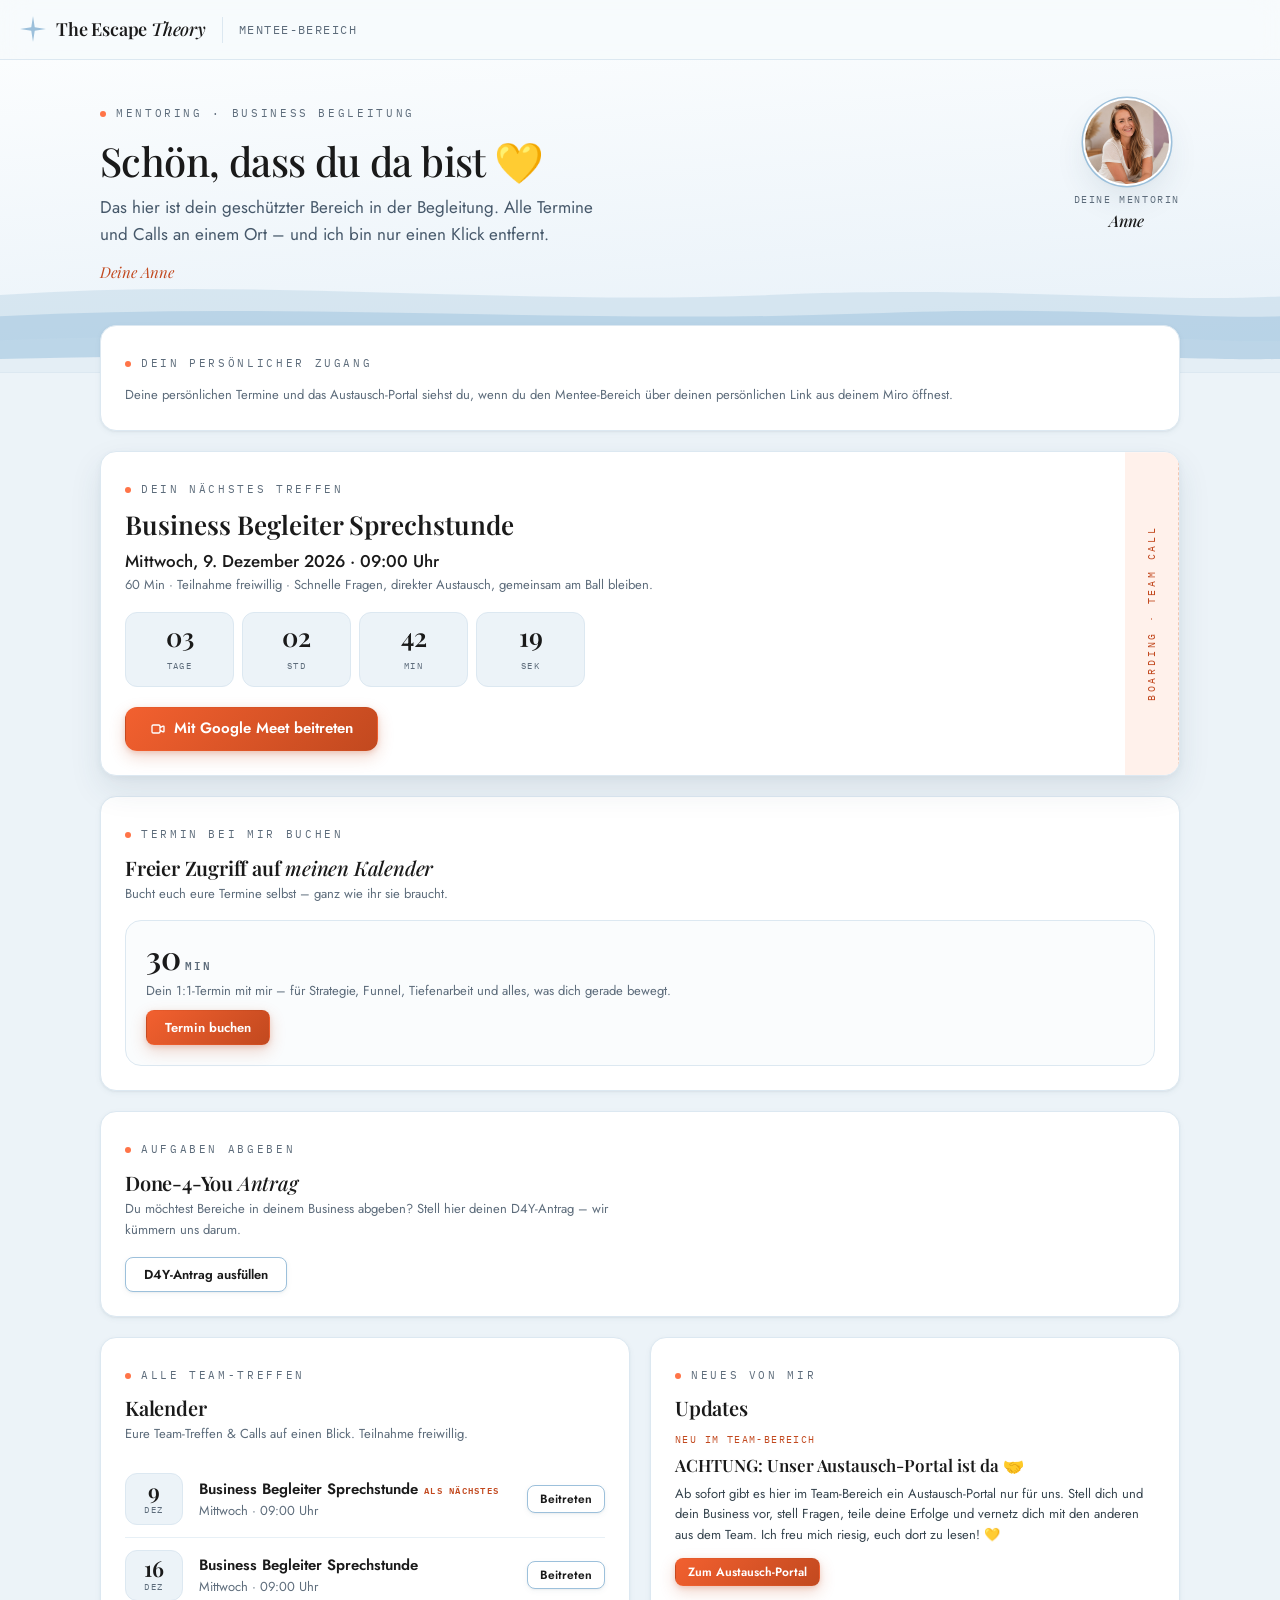
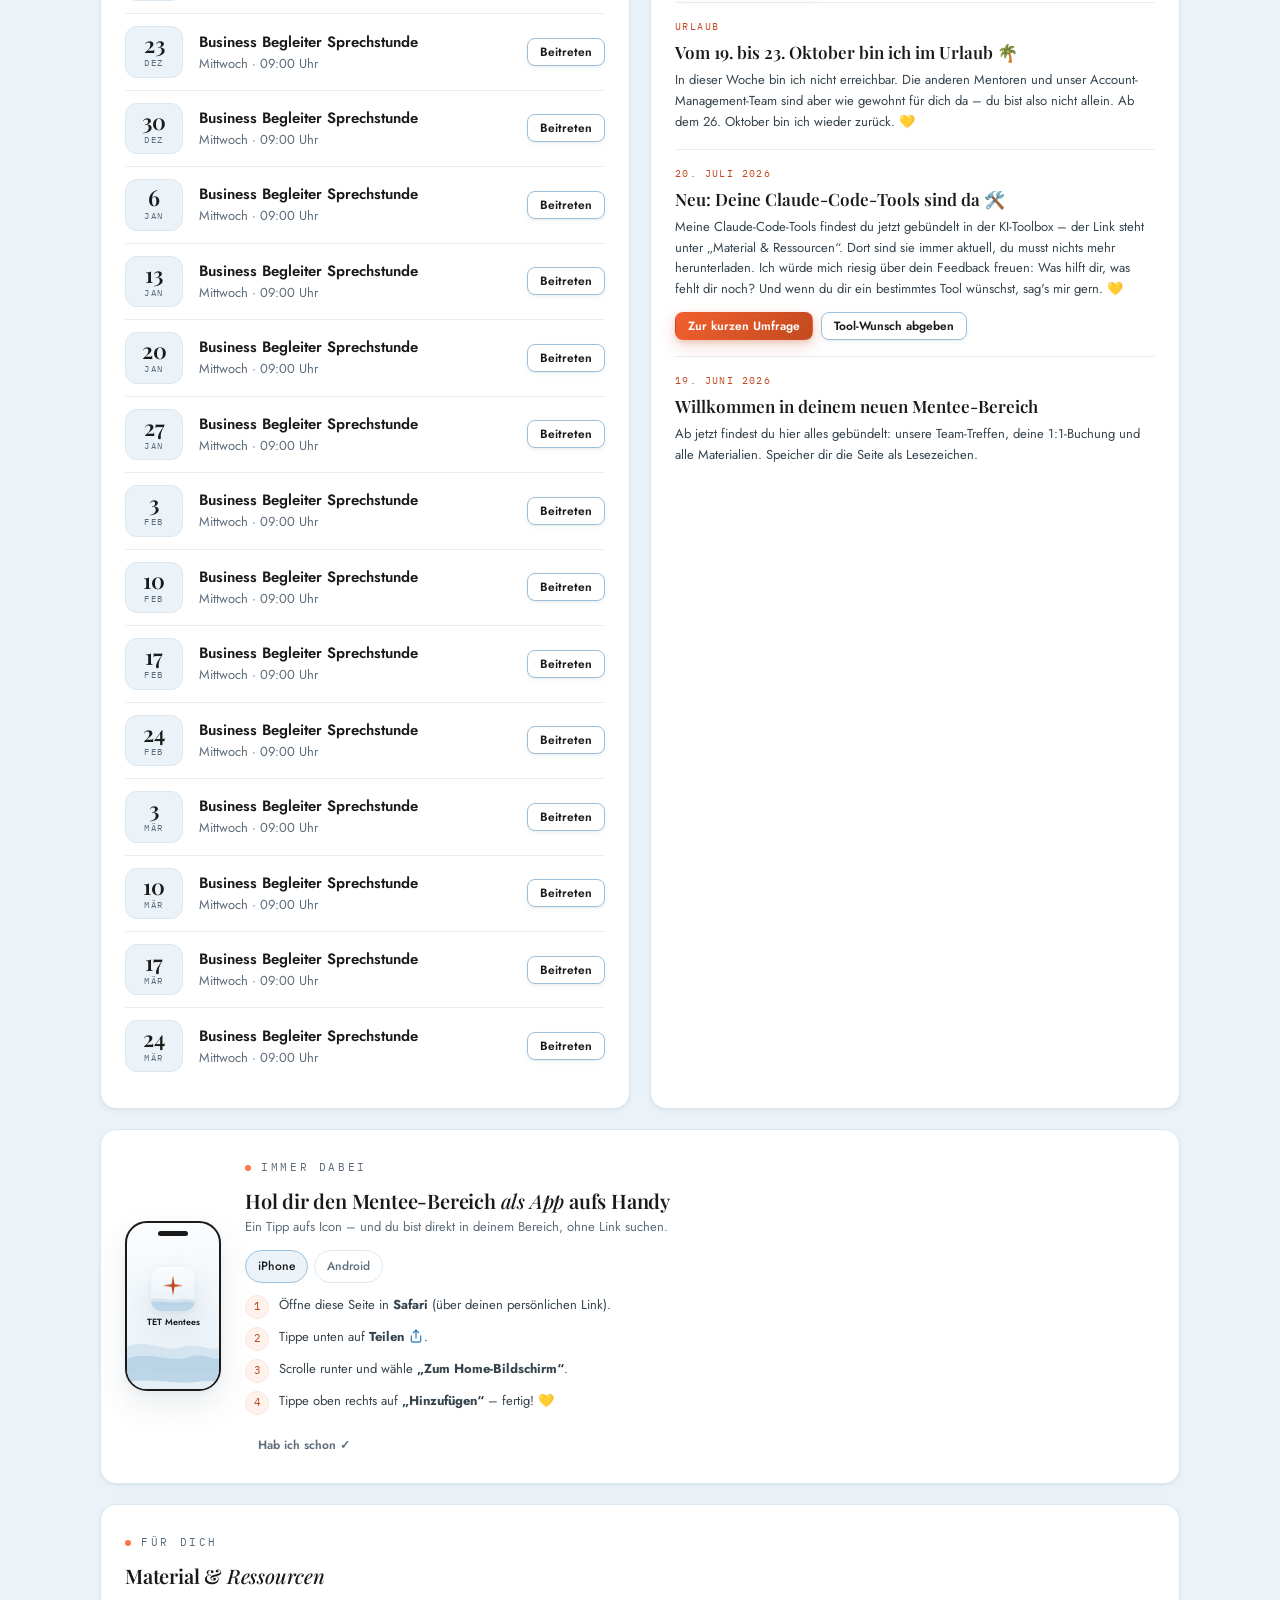
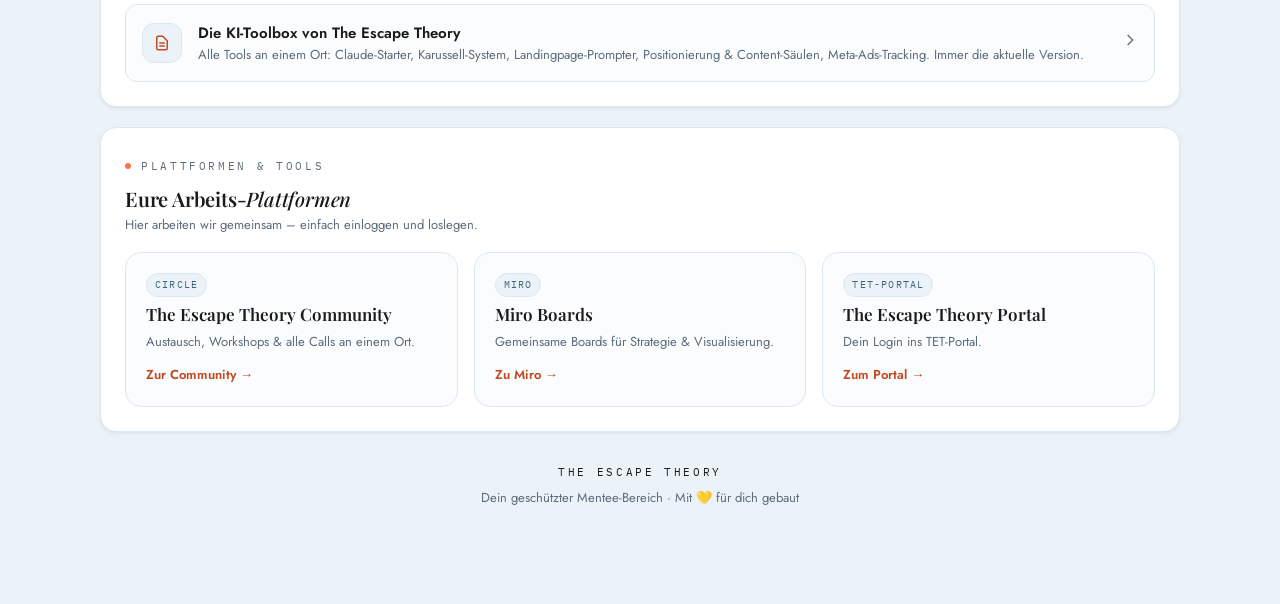
==== index.html @ 2563dcd1 "15-Min-Check-in und KPI-Week entfernen – nur noch 30-Min-Termin Co-Authored-By: Claude Opus 5.5 <nor" ====
<!DOCTYPE html>
<html lang="de">
<head>
<meta charset="UTF-8" />
<meta name="viewport" content="width=device-width, initial-scale=1.0, viewport-fit=cover" />
<title>The Escape Theory · Mentee-Bereich</title>
<meta name="theme-color" content="#FAFCFD" />
<link rel="manifest" href="manifest.webmanifest" />
<link rel="icon" type="image/png" href="icons/icon-192.png" />
<link rel="apple-touch-icon" href="icons/apple-touch-icon.png" />
<meta name="apple-mobile-web-app-capable" content="yes" />
<meta name="mobile-web-app-capable" content="yes" />
<meta name="apple-mobile-web-app-title" content="TET Mentees" />
<meta name="apple-mobile-web-app-status-bar-style" content="default" />
<link rel="preconnect" href="https://fonts.googleapis.com" />
<link rel="preconnect" href="https://fonts.gstatic.com" crossorigin />

<!-- =========================================================================
     ❶  HIER PFLEGST DU ALLES — kein Code-Wissen nötig.
        Texte, Termine & Links einfach zwischen den
        Anführungszeichen ändern. Danach Datei speichern & neu hochladen.
     ========================================================================= -->
<script>
const DASHBOARD = {

  /* --- Begrüßung -------------------------------------------------------- */
  begruessung: {
    titel: "Schön, dass du da bist 💛",
    text: "Das hier ist dein geschützter Bereich in der Begleitung. Alle Termine und Calls an einem Ort – und ich bin nur einen Klick entfernt.",
    signatur: "Deine Anne",
  },

  /* --- Text fürs große Highlight oben ----------------------------------- */
  // Datum + Meet-Link kommen AUTOMATISCH aus dem jeweils nächsten Termin
  // der Liste `teamTreffen` weiter unten. Hier nur die Texte pflegen.
  treffenInfo: {
    titel: "Team Treffen – Business Begleiter Sprechstunde",
    dauer: "60 Min · Teilnahme freiwillig",
    beschreibung: "Schnelle Fragen, direkter Austausch, gemeinsam am Ball bleiben.",
  },

  /* --- 1:1 Termine buchen (deine Buchungslinks einsetzen) --------------- */
  buchung: {
    link30: "https://call-anne-siebenkees-30.youcanbook.me",       // ← 30-Min Strategie Link
  },

  /* --- Done-4-You (D4Y): Bereiche im Business abgeben ------------------- */
  d4y: {
    link: "https://airtable.com/appuUyAbs2BOPJAjK/pagTQnAvJc3TpbEqF/form",
  },

  /* --- Kalender: alle kommenden Team-Treffen ---------------------------- */
  // Neuen Termin = neue Zeile nach dem Muster. Vergangene einfach löschen.
  teamTreffen: [
    // Ab 28.10.2026: feste wöchentliche Sprechstunde – jeden MITTWOCH 09:00–10:00 Uhr,
    // immer mit demselben Google-Meet-Link. Vergangene Termine werden automatisch
    // ausgeblendet. Zum Verlängern einfach weitere Mittwoche nach dem Muster anhängen.
    // Fällt ein Termin aus: ausfall: "Grund" anhängen – er bleibt im Kalender sichtbar
    // (durchgestrichen), zählt aber nicht als „nächstes Treffen“.
    { datum: "2026-10-09 08:30", titel: "Business Begleiter Sprechstunde", meetLink: "https://meet.google.com/bgz-zdwc-gfy" },
    { datum: "2026-10-14 13:45", titel: "Business Begleiter Sprechstunde", meetLink: "https://meet.google.com/fsh-qibz-hbn", dauer: "45 Min · Teilnahme freiwillig" },
    { datum: "2026-10-28 09:00", titel: "Business Begleiter Sprechstunde", meetLink: "https://meet.google.com/bke-tmnv-qpq" },
    { datum: "2026-11-04 09:00", titel: "Business Begleiter Sprechstunde", meetLink: "https://meet.google.com/bke-tmnv-qpq" },
    { datum: "2026-11-11 09:00", titel: "Business Begleiter Sprechstunde", meetLink: "https://meet.google.com/bke-tmnv-qpq" },
    { datum: "2026-11-18 09:00", titel: "Business Begleiter Sprechstunde", meetLink: "https://meet.google.com/bke-tmnv-qpq" },
    { datum: "2026-11-25 09:00", titel: "Business Begleiter Sprechstunde", meetLink: "https://meet.google.com/bke-tmnv-qpq" },
    { datum: "2026-12-02 09:00", titel: "Business Begleiter Sprechstunde", meetLink: "https://meet.google.com/bke-tmnv-qpq" },
    { datum: "2026-12-09 09:00", titel: "Business Begleiter Sprechstunde", meetLink: "https://meet.google.com/bke-tmnv-qpq" },
    { datum: "2026-12-16 09:00", titel: "Business Begleiter Sprechstunde", meetLink: "https://meet.google.com/bke-tmnv-qpq" },
    { datum: "2026-12-23 09:00", titel: "Business Begleiter Sprechstunde", meetLink: "https://meet.google.com/bke-tmnv-qpq" },
    { datum: "2026-12-30 09:00", titel: "Business Begleiter Sprechstunde", meetLink: "https://meet.google.com/bke-tmnv-qpq" },
    { datum: "2027-01-06 09:00", titel: "Business Begleiter Sprechstunde", meetLink: "https://meet.google.com/bke-tmnv-qpq" },
    { datum: "2027-01-13 09:00", titel: "Business Begleiter Sprechstunde", meetLink: "https://meet.google.com/bke-tmnv-qpq" },
    { datum: "2027-01-20 09:00", titel: "Business Begleiter Sprechstunde", meetLink: "https://meet.google.com/bke-tmnv-qpq" },
    { datum: "2027-01-27 09:00", titel: "Business Begleiter Sprechstunde", meetLink: "https://meet.google.com/bke-tmnv-qpq" },
    { datum: "2027-02-03 09:00", titel: "Business Begleiter Sprechstunde", meetLink: "https://meet.google.com/bke-tmnv-qpq" },
    { datum: "2027-02-10 09:00", titel: "Business Begleiter Sprechstunde", meetLink: "https://meet.google.com/bke-tmnv-qpq" },
    { datum: "2027-02-17 09:00", titel: "Business Begleiter Sprechstunde", meetLink: "https://meet.google.com/bke-tmnv-qpq" },
    { datum: "2027-02-24 09:00", titel: "Business Begleiter Sprechstunde", meetLink: "https://meet.google.com/bke-tmnv-qpq" },
    { datum: "2027-03-03 09:00", titel: "Business Begleiter Sprechstunde", meetLink: "https://meet.google.com/bke-tmnv-qpq" },
    { datum: "2027-03-10 09:00", titel: "Business Begleiter Sprechstunde", meetLink: "https://meet.google.com/bke-tmnv-qpq" },
    { datum: "2027-03-17 09:00", titel: "Business Begleiter Sprechstunde", meetLink: "https://meet.google.com/bke-tmnv-qpq" },
    { datum: "2027-03-24 09:00", titel: "Business Begleiter Sprechstunde", meetLink: "https://meet.google.com/bke-tmnv-qpq" },
  ],

  /* --- News & Updates von dir ------------------------------------------- */
  // Neueste oben. Datum nur als Anzeige-Text.
  news: [
    {
      datum: "Neu im Team-Bereich",
      titel: "ACHTUNG: Unser Austausch-Portal ist da 🤝",
      text: "Ab sofort gibt es hier im Team-Bereich ein Austausch-Portal nur für uns. Stell dich und dein Business vor, stell Fragen, teile deine Erfolge und vernetz dich mit den anderen aus dem Team. Ich freu mich riesig, euch dort zu lesen! 💛",
      link: "austausch.html",
      linkText: "Zum Austausch-Portal",
    },
    {
      datum: "Urlaub",
      titel: "Vom 19. bis 23. Oktober bin ich im Urlaub 🌴",
      text: "In dieser Woche bin ich nicht erreichbar. Die anderen Mentoren und unser Account-Management-Team sind aber wie gewohnt für dich da – du bist also nicht allein. Ab dem 26. Oktober bin ich wieder zurück. 💛",
    },
    {
      datum: "20. Juli 2026",
      titel: "Neu: Deine Claude-Code-Tools sind da 🛠️",
      text: "Meine Claude-Code-Tools findest du jetzt gebündelt in der KI-Toolbox – der Link steht unter „Material & Ressourcen“. Dort sind sie immer aktuell, du musst nichts mehr herunterladen. Ich würde mich riesig über dein Feedback freuen: Was hilft dir, was fehlt dir noch? Und wenn du dir ein bestimmtes Tool wünschst, sag's mir gern. 💛",
      link: "umfrage.html",
      linkText: "Zur kurzen Umfrage",
      link2: "wuensche.html",
      linkText2: "Tool-Wunsch abgeben",
    },
    {
      datum: "19. Juni 2026",
      titel: "Willkommen in deinem neuen Mentee-Bereich",
      text: "Ab jetzt findest du hier alles gebündelt: unsere Team-Treffen, deine 1:1-Buchung und alle Materialien. Speicher dir die Seite als Lesezeichen.",
    },
  ],

  /* --- Material & Ressourcen -------------------------------------------- */
  // Die Tools liegen jetzt gebündelt in der KI-Toolbox (tools.theescapetheory.de) –
  // dort sind sie immer aktuell. Hier also nur noch der Verweis darauf, keine ZIPs mehr.
  // Weitere Einträge nach dem Muster: { titel: "...", beschreibung: "...", link: "https://..." }
  material: [
    { titel: "Die KI-Toolbox von The Escape Theory", beschreibung: "Alle Tools an einem Ort: Claude-Starter, Karussell-System, Landingpage-Prompter, Positionierung & Content-Säulen, Meta-Ads-Tracking. Immer die aktuelle Version.", link: "https://tools.theescapetheory.de" },
  ],

  /* --- Plattformen & Tools (Weiterleitungslinks) ------------------------ */
  // Mentees melden sich dort selbst an. Einfach Link/Beschreibung anpassen.
  plattformen: [
    {
      platform: "Circle",
      name: "The Escape Theory Community",
      beschreibung: "Austausch, Workshops & alle Calls an einem Ort.",
      link: "https://members.the-escape-theory.com",
      cta: "Zur Community",
    },
    {
      platform: "Miro",
      name: "Miro Boards",
      beschreibung: "Gemeinsame Boards für Strategie & Visualisierung.",
      link: "https://miro.com/login/",
      cta: "Zu Miro",
    },
    {
      platform: "TET-Portal",
      name: "The Escape Theory Portal",
      beschreibung: "Dein Login ins TET-Portal.",
      link: "https://portal.theescapetheory.de/login",
      cta: "Zum Portal",
    },
  ],
};
</script>
<!-- =========================================================================
     ❷  AB HIER NICHTS MEHR ÄNDERN — das ist Design & Technik.
        Design: escape-os („Boarding Pass“) → escape-os.css
        Gemeinsame Logik (Zugang, Script-Adresse, App) → mentee.js
     ========================================================================= -->
<link rel="stylesheet" href="escape-os.css" />
<style>
  /* Countdown */
  .countdown{ display:grid; grid-template-columns:repeat(4,1fr); gap:var(--s2); margin:var(--s4) 0 var(--s5); max-width:460px; }
  .cd{ background:var(--tint); border:1px solid var(--hair); border-radius:var(--r-md); padding:.625rem 0; text-align:center; }
  .cd b{ display:block; font-family:var(--serif); font-weight:600; font-size:1.625rem; line-height:1.1; color:var(--ink); }
  .cd span{ font-family:var(--mono); font-size:.5625rem; letter-spacing:.16em; text-transform:uppercase; color:var(--slate); }
  .cd.live{ grid-column:1 / -1; background:var(--accent-soft); border-color:var(--accent-tint); }
  .cd.live b{ font-size:1.125rem; color:var(--accent-deep); }
  .when{ font-size:var(--t-lg); color:var(--ink); font-weight:500; margin-top:var(--s2); }
  .meta{ font-size:var(--t-sm); color:var(--slate); }

  /* Ausgefallene Termine */
  .row.ausfall .date{ opacity:.5; }
  .row.ausfall .t{ text-decoration:line-through; color:var(--slate); }
  .row .aus{ color:var(--danger); font-weight:600; }

  /* Buchung */
  .book-grid{ display:grid; grid-template-columns:1fr 1fr; gap:var(--s4); }
  .book{ display:flex; flex-direction:column; gap:var(--s2); border:1px solid var(--hair); border-radius:var(--r-lg); padding:var(--s5); background:var(--paper); transition:box-shadow var(--med) var(--ease), border-color var(--med) var(--ease), transform var(--med) var(--ease); }
  .book:hover{ box-shadow:var(--sh-2); border-color:#CBDCE8; transform:translateY(-2px); }
  .book .dur{ font-family:var(--serif); font-weight:600; font-size:2rem; color:var(--ink); line-height:1; }
  .book .dur small{ font-family:var(--mono); font-size:.6875rem; letter-spacing:.16em; text-transform:uppercase; color:var(--slate); margin-left:.25rem; }
  .book p{ font-size:var(--t-sm); color:var(--slate); flex:1; }
  @media (max-width:640px){ .book-grid{ grid-template-columns:1fr; } }

  /* News */
  .news{ padding:var(--s4) 0; border-bottom:1px solid var(--hair2); }
  .news:first-of-type{ padding-top:var(--s2); }
  .news:last-child{ border-bottom:0; padding-bottom:0; }
  .news .nd{ font-family:var(--mono); font-size:.625rem; letter-spacing:.14em; text-transform:uppercase; color:var(--accent-deep); }
  .news h3{ font-family:var(--serif); font-weight:600; font-size:1.0625rem; color:var(--ink); margin:.25rem 0; }
  .news p{ font-size:var(--t-sm); color:var(--body); }
  .news .acts{ display:flex; flex-wrap:wrap; gap:var(--s2); margin-top:var(--s3); }

  /* Material & Plattformen */
  .link-list{ display:flex; flex-direction:column; gap:var(--s3); }
  .link-row{ display:flex; align-items:center; gap:var(--s4); text-decoration:none; color:inherit; border:1px solid var(--hair); border-radius:var(--r-md); padding:var(--s4); background:var(--paper); transition:all var(--med) var(--ease); }
  .link-row:hover{ border-color:var(--deep); background:var(--white); box-shadow:var(--sh-2); transform:translateY(-1px); }
  .link-row .lic{ flex:none; width:40px; height:40px; border-radius:var(--r-md); background:var(--tint); border:1px solid var(--hair); display:flex; align-items:center; justify-content:center; color:var(--accent-deep); }
  .link-row .lic svg{ width:18px; height:18px; }
  .link-row .t{ font-weight:600; color:var(--ink); }
  .link-row .s{ font-size:var(--t-sm); color:var(--slate); }
  .link-row .arr{ margin-left:auto; color:var(--slate); flex:none; }
  .plat-grid{ display:grid; grid-template-columns:repeat(auto-fit,minmax(240px,1fr)); gap:var(--s4); }
  .plat{ display:flex; flex-direction:column; gap:.25rem; text-decoration:none; color:inherit; border:1px solid var(--hair); border-radius:var(--r-lg); padding:var(--s5); background:var(--paper); transition:all var(--med) var(--ease); }
  .plat:hover{ border-color:#CBDCE8; background:var(--white); box-shadow:var(--sh-2); transform:translateY(-2px); }
  .plat .pn{ font-family:var(--serif); font-weight:600; font-size:var(--t-lg); color:var(--ink); }
  .plat p{ font-size:var(--t-sm); color:var(--slate); flex:1; }
  .plat .cta{ font-weight:600; font-size:var(--t-sm); color:var(--accent-deep); margin-top:var(--s2); }
  @media (max-width:640px){ .plat-grid{ grid-template-columns:1fr; } }

  /* Austausch-Portal */
  .ex-hero{ position:relative; overflow:hidden; border-color:var(--accent-tint); background:linear-gradient(135deg,var(--white) 0%,var(--white) 55%,var(--accent-soft) 100%); box-shadow:var(--sh-2); padding:var(--s8); }
  .ex-hero::after{ content:""; position:absolute; inset:auto 0 0 0; height:90px; background:var(--wave); background-size:100% 100%; opacity:.55; pointer-events:none; }
  .ex-grid{ position:relative; z-index:1; display:grid; grid-template-columns:minmax(0,1.15fr) minmax(0,1fr); gap:var(--s8); align-items:center; }
  .ex-h{ font-size:var(--t-h2) !important; line-height:1.15; margin-bottom:var(--s2) !important; }
  .ex-stats{ display:flex; flex-wrap:wrap; gap:var(--s2); margin-bottom:var(--s4); }
  .ex-stats span{ font-family:var(--mono); font-size:.625rem; letter-spacing:.12em; text-transform:uppercase; padding:.3rem .625rem; border-radius:var(--r-pill); background:var(--white); border:1px solid var(--hair); color:var(--slate); }
  .ex-stats b{ color:var(--accent-deep); font-weight:500; }
  .ex-acts{ display:flex; flex-wrap:wrap; gap:var(--s2); }
  .ex-art{ position:relative; display:flex; flex-direction:column; align-items:center; gap:var(--s4); }
  .ex-window{ width:100%; max-width:340px; background:var(--white); border:1px solid var(--hair); border-radius:var(--r-xl); box-shadow:var(--sh-3); padding:var(--s4); display:flex; flex-direction:column; gap:var(--s3); transform:rotate(-1.5deg); }
  .ex-bar{ display:flex; gap:5px; margin-bottom:var(--s1); }
  .ex-bar i{ width:8px; height:8px; border-radius:50%; background:var(--hair); }
  .ex-bar i:first-child{ background:var(--accent); }
  .ex-msg{ display:flex; align-items:flex-end; gap:.5rem; }
  .ex-msg.r{ justify-content:flex-end; }
  .ex-msg .a{ flex:none; width:28px; height:28px; border-radius:50%; display:flex; align-items:center; justify-content:center; font-family:var(--serif); font-weight:600; font-size:.6875rem; color:var(--ink); box-shadow:inset 0 0 0 1.5px #fff, 0 0 0 1.5px var(--deep); }
  .ex-msg .a1{ background:linear-gradient(135deg,#FCE7DD,#F7C5AE); } .ex-msg .a2{ background:linear-gradient(135deg,#CFE2EE,#9CC0DB); }
  .ex-msg .a3{ background:linear-gradient(135deg,#E3F1E9,#B9DCC8); } .ex-msg .a4{ background:linear-gradient(135deg,#ECF3F8,#BFD7E8); }
  .ex-msg .b{ font-size:.75rem; line-height:1.4; padding:.5rem .75rem; border-radius:14px; max-width:78%; }
  .ex-msg.l .b{ background:var(--tint); color:var(--body); border-bottom-left-radius:4px; }
  .ex-msg.r .b{ background:linear-gradient(135deg,#F2602F,var(--accent-deep)); color:#fff; border-bottom-right-radius:4px; }
  .ex-ava{ display:flex; align-items:center; }
  .ex-ava .ava{ width:36px; height:36px; font-size:.75rem; margin-left:-8px; }
  .ex-ava .ava:first-child{ margin-left:0; }
  .ex-ava .more{ margin-left:var(--s2); font-size:var(--t-sm); color:var(--slate); }
  @media (max-width:820px){ .ex-grid{ grid-template-columns:1fr; } .ex-art{ order:-1; } .ex-hero{ padding:var(--s6); } .ex-window{ max-width:300px; } }
  .teaser{ display:flex; flex-direction:column; gap:var(--s2); margin-bottom:var(--s5); }
  .teaser a{ display:flex; gap:var(--s3); align-items:flex-start; text-decoration:none; color:inherit; padding:var(--s3) var(--s4); border:1px solid var(--hair); border-radius:var(--r-md); background:var(--white); transition:all var(--med) var(--ease); }
  .teaser a:hover{ border-color:var(--deep); box-shadow:var(--sh-1); }
  .teaser .tx{ min-width:0; flex:1; }
  .teaser .tm{ font-size:.75rem; color:var(--slate); }
  .teaser .tm b{ color:var(--ink); font-weight:600; }
  .teaser .tt{ font-size:var(--t-sm); color:var(--body); display:-webkit-box; -webkit-line-clamp:2; -webkit-box-orient:vertical; overflow:hidden; }
  .teaser .tc{ flex:none; font-family:var(--mono); font-size:.625rem; color:var(--slate); white-space:nowrap; align-self:center; }

  /* App installieren */
  .app-card{ display:grid; grid-template-columns:auto 1fr; gap:var(--s6); align-items:center; }
  .phone{ width:96px; height:170px; border-radius:22px; background:linear-gradient(176deg,#FBFDFE,#E6F0F8); border:2px solid var(--ink); position:relative; overflow:hidden; box-shadow:var(--sh-2); }
  .phone::before{ content:""; position:absolute; top:8px; left:50%; transform:translateX(-50%); width:30px; height:5px; border-radius:3px; background:var(--ink); }
  .phone::after{ content:""; position:absolute; inset:auto 0 0 0; height:60px; background:var(--wave); background-size:100% 100%; }
  .phone .appicon{ position:absolute; top:44px; left:50%; transform:translateX(-50%); width:44px; height:44px; border-radius:11px; background:var(--white) url("icons/icon-192.png") center/cover; box-shadow:var(--sh-2); }
  .phone .applbl{ position:absolute; top:92px; width:100%; text-align:center; font-size:.5625rem; font-weight:600; color:var(--ink); }
  .steps{ list-style:none; margin:var(--s3) 0 0; padding:0; counter-reset:st; display:flex; flex-direction:column; gap:var(--s2); }
  .steps li{ counter-increment:st; position:relative; padding-left:34px; min-height:24px; font-size:var(--t-sm); color:var(--body); }
  .steps li::before{ content:counter(st); position:absolute; left:0; top:0; width:22px; height:22px; border-radius:50%; background:var(--accent-soft); color:var(--accent-deep); border:1px solid var(--accent-tint); font-family:var(--mono); font-size:.6875rem; display:flex; align-items:center; justify-content:center; }
  .steps .ico{ display:inline-flex; vertical-align:-3px; width:16px; height:16px; color:var(--focus); }
  .app-tabs{ display:flex; gap:.375rem; margin:var(--s3) 0 0; }
  @media (max-width:640px){ .app-card{ grid-template-columns:1fr; } .phone{ display:none; } .row .t{ font-size:var(--t-sm); } }
</style>
</head>
<body>

<div class="topbar">
  <a class="brand" href="#" onclick="scrollTo(0,0);return false"><span class="mark"></span><span class="wm">The Escape <em>Theory</em></span></a>
  <span class="sep"></span><span class="ctx">Mentee-Bereich</span>
  <span class="spacer"></span>
  <span class="who" id="who" hidden>Hallo <b id="whoName"></b></span>
  <a class="btn btn-secondary btn-sm" id="topEx" href="austausch.html" hidden>Austausch</a>
</div>

<section class="hero">
  <div class="wrap">
    <div>
      <div class="eyebrow">Mentoring · Business Begleitung</div>
      <h1 id="h-titel"></h1>
      <p class="lead" id="h-text"></p>
      <p class="sig" id="h-sig"></p>
    </div>
    <div class="mentor">
      <img src="anne-avatar.jpg" alt="Anne Siebenkees" />
      <div class="cap">Deine Mentorin<b>Anne</b></div>
    </div>
  </div>
</section>

<main>
  <div class="wrap">
    <div class="grid">

      <!-- Rote Meldung: länger als 14 Tage kein Termin -->
      <div class="alert span" id="alarmCard" hidden>
        <div class="ic">!</div>
        <div>
          <h2>Wir haben uns zu lange nicht gesehen</h2>
          <p id="alarmText"></p>
          <div class="acts">
            <a class="btn btn-primary" id="alarm-30" target="_blank" rel="noopener">Jetzt 30-Min-Termin buchen</a>
          </div>
        </div>
      </div>

      <!-- Hinweis ohne persönlichen Link -->
      <div class="card span" id="hintCard" hidden>
        <div class="eyebrow">Dein persönlicher Zugang</div>
        <p class="muted" id="hintText"></p>
      </div>

      <!-- Nächstes Team-Treffen (Boarding Pass) -->
      <div class="ticket span">
        <div class="body">
          <div class="eyebrow">Dein nächstes Treffen</div>
          <h2 class="serif" style="font-family:var(--serif);font-weight:600;font-size:var(--t-h2);color:var(--ink);line-height:1.15" id="nx-titel"></h2>
          <div class="when" id="nx-when"></div>
          <div class="meta" id="nx-meta"></div>
          <div class="countdown" id="countdown"></div>
          <a class="btn btn-primary btn-lg" id="nx-link" target="_blank" rel="noopener"></a>
        </div>
        <div class="stub">Boarding · Team Call</div>
      </div>

      <!-- Eigene 1:1-Termine -->
      <div class="card span" id="myCard" hidden>
        <div class="eyebrow">Nur für dich</div>
        <h2>Deine nächsten Termine <em>bei mir</em></h2>
        <p class="intro">Alle 1:1-Termine, die du bei mir gebucht hast.</p>
        <div id="myList"><p class="muted">Termine werden geladen …</p></div>
      </div>

      <!-- Austausch-Portal (prominent, mit Illustration) -->
      <div class="card span ex-hero" id="exCard" hidden>
        <div class="ex-grid">
          <div class="ex-text">
            <div class="eyebrow">Neu · Austausch-Portal</div>
            <h2 class="ex-h">Dein Team. <em>Dein Austausch.</em></h2>
            <p class="intro">Stell Fragen, feiere Erfolge, teile Tipps und vernetz dich mit den anderen aus dem Team – an einem geschützten Ort nur für uns.</p>
            <div class="ex-stats" id="exStats"></div>
            <div class="teaser" id="teaser"><p class="muted">Wird geladen …</p></div>
            <div class="ex-acts">
              <a class="btn btn-primary btn-lg" id="exLink" href="austausch.html">Zum Austausch-Portal →</a>
              <a class="btn btn-secondary btn-lg" id="exIntro" href="austausch.html">👋 Jetzt vorstellen</a>
            </div>
          </div>
          <div class="ex-art" aria-hidden="true">
            <div class="ex-window">
              <div class="ex-bar"><i></i><i></i><i></i></div>
              <div class="ex-msg l"><span class="a a1">JV</span><span class="b">Mein erstes Reel hat 10k Aufrufe! 🎉</span></div>
              <div class="ex-msg r"><span class="b">Wow, Glückwunsch! 💛</span><span class="a a2">RO</span></div>
              <div class="ex-msg l"><span class="a a3">EB</span><span class="b">Welches Newsletter-Tool nutzt ihr? ❓</span></div>
              <div class="ex-msg r"><span class="b">Brevo – zeig ich dir! 💡</span><span class="a a4">SV</span></div>
            </div>
            <div class="ex-ava" id="exAva"></div>
          </div>
        </div>
      </div>

      <!-- Termin buchen -->
      <div class="card span">
        <div class="eyebrow">Termin bei mir buchen</div>
        <h2>Freier Zugriff auf <em>meinen Kalender</em></h2>
        <p class="intro">Bucht euch eure Termine selbst – ganz wie ihr sie braucht.</p>
        <div class="book-grid" style="grid-template-columns:1fr">
          <div class="book">
            <div class="dur">30<small>Min</small></div>
            <p>Dein 1:1-Termin mit mir – für Strategie, Funnel, Tiefenarbeit und alles, was dich gerade bewegt.</p>
            <a class="btn btn-primary" id="bk-30" target="_blank" rel="noopener" style="align-self:flex-start">Termin buchen</a>
          </div>
        </div>
      </div>

      <!-- Done-4-You -->
      <div class="card span">
        <div class="eyebrow">Aufgaben abgeben</div>
        <h2>Done-4-You <em>Antrag</em></h2>
        <p class="intro">Du möchtest Bereiche in deinem Business abgeben? Stell hier deinen D4Y-Antrag – wir kümmern uns darum.</p>
        <a class="btn btn-secondary" id="d4y-link" target="_blank" rel="noopener">D4Y-Antrag ausfüllen</a>
      </div>

      <!-- Kalender -->
      <div class="card">
        <div class="eyebrow">Alle Team-Treffen</div>
        <h2>Kalender</h2>
        <p class="intro">Eure Team-Treffen &amp; Calls auf einen Blick. Teilnahme freiwillig.</p>
        <div id="calList"></div>
      </div>

      <!-- News -->
      <div class="card">
        <div class="eyebrow">Neues von mir</div>
        <h2>Updates</h2>
        <div id="newsList"></div>
      </div>

      <!-- Als App aufs Handy -->
      <div class="card span" id="appCard" hidden>
        <div class="app-card">
          <div class="phone"><div class="appicon"></div><div class="applbl">TET Mentees</div></div>
          <div>
            <div class="eyebrow">Immer dabei</div>
            <h2>Hol dir den Mentee-Bereich <em>als App</em> aufs Handy</h2>
            <p class="intro" style="margin-bottom:0">Ein Tipp aufs Icon – und du bist direkt in deinem Bereich, ohne Link suchen.</p>
            <div class="app-tabs" id="appTabs">
              <button class="chip" data-os="ios" type="button">iPhone</button>
              <button class="chip" data-os="android" type="button">Android</button>
            </div>
            <ol class="steps" id="steps-ios" hidden>
              <li>Öffne diese Seite in <b>Safari</b> (über deinen persönlichen Link).</li>
              <li>Tippe unten auf <b>Teilen</b> <span class="ico"><svg viewBox="0 0 24 24" fill="none" stroke="currentColor" stroke-width="2" stroke-linecap="round" stroke-linejoin="round"><path d="M12 15V3M8 7l4-4 4 4"/><path d="M5 12v7a2 2 0 002 2h10a2 2 0 002-2v-7"/></svg></span>.</li>
              <li>Scrolle runter und wähle <b>„Zum Home-Bildschirm“</b>.</li>
              <li>Tippe oben rechts auf <b>„Hinzufügen“</b> – fertig! 💛</li>
            </ol>
            <ol class="steps" id="steps-android" hidden>
              <li>Öffne diese Seite in <b>Chrome</b> (über deinen persönlichen Link).</li>
              <li>Tippe oben rechts auf die <b>drei Punkte ⋮</b>.</li>
              <li>Wähle <b>„App installieren“</b> oder <b>„Zum Startbildschirm hinzufügen“</b>.</li>
              <li>Bestätige mit <b>„Installieren“</b> – fertig! 💛</li>
            </ol>
            <div style="display:flex;flex-wrap:wrap;gap:var(--s2);margin-top:var(--s4)">
              <button class="btn btn-primary" id="installBtn" type="button" hidden>Jetzt als App installieren</button>
              <button class="btn btn-ghost btn-sm" id="appDone" type="button">Hab ich schon ✓</button>
            </div>
          </div>
        </div>
      </div>

      <!-- Material -->
      <div class="card span">
        <div class="eyebrow">Für dich</div>
        <h2 style="margin-bottom:var(--s4)">Material &amp; <em>Ressourcen</em></h2>
        <div class="link-list" id="matList"></div>
      </div>

      <!-- Plattformen -->
      <div class="card span">
        <div class="eyebrow">Plattformen &amp; Tools</div>
        <h2>Eure Arbeits-<em>Plattformen</em></h2>
        <p class="intro">Hier arbeiten wir gemeinsam – einfach einloggen und loslegen.</p>
        <div class="plat-grid" id="platList"></div>
      </div>

    </div>
  </div>
  <footer>
    <div class="f-brand">The Escape Theory</div>
    <div style="margin-top:.375rem">Dein geschützter Mentee-Bereich · Mit 💛 für dich gebaut</div>
  </footer>
</main>

<script src="mentee.js"></script>
<script>
const meetIcon = '<svg viewBox="0 0 24 24" fill="none" stroke="currentColor" stroke-width="2" stroke-linecap="round" stroke-linejoin="round"><path d="M15 10l4.553-2.276A1 1 0 0121 8.618v6.764a1 1 0 01-1.447.894L15 14M5 18h8a2 2 0 002-2V8a2 2 0 00-2-2H5a2 2 0 00-2 2v8a2 2 0 002 2z"/></svg>';
const arrIcon  = '<svg width="16" height="16" viewBox="0 0 24 24" fill="none" stroke="currentColor" stroke-width="2" stroke-linecap="round" stroke-linejoin="round"><path d="M9 5l7 7-7 7"/></svg>';
const fileIcon = '<svg viewBox="0 0 24 24" fill="none" stroke="currentColor" stroke-width="2" stroke-linecap="round" stroke-linejoin="round"><path d="M9 12h6m-6 4h6m2 5H7a2 2 0 01-2-2V5a2 2 0 012-2h5.586a1 1 0 01.707.293l5.414 5.414a1 1 0 01.293.707V19a2 2 0 01-2 2z"/></svg>';
function parseDate(s){ const [d,t]=s.split(" "); const [y,m,day]=d.split("-").map(Number); const [h,min]=t.split(":").map(Number); return new Date(y,m-1,day,h,min); }

/* ---------- Allgemeiner Bereich (aus dem Pflegebereich oben) ---------- */
function render(){
  const D = DASHBOARD;
  $("h-titel").textContent = D.begruessung.titel;
  $("h-text").textContent  = D.begruessung.text;
  $("h-sig").textContent   = D.begruessung.signatur || "";

  // Kommende Team-Treffen: chronologisch, vergangene fallen automatisch raus
  const now = new Date();
  const upcoming = D.teamTreffen
    .map(t => ({ ...t, dt: parseDate(t.datum) }))
    .filter(t => t.dt >= new Date(now.getTime() - 3600*1000))
    .sort((a, b) => a.dt - b.dt);

  const info = D.treffenInfo, nx = upcoming.find(t => !t.ausfall);
  if (nx) {
    $("nx-titel").textContent = nx.titel || info.titel;
    $("nx-when").textContent  = fmtLong(nx.dt);
    $("nx-meta").textContent  = [nx.dauer || info.dauer, nx.beschreibung || info.beschreibung].filter(Boolean).join(" · ");
    $("nx-link").href = nx.meetLink;
    $("nx-link").innerHTML = meetIcon + ((nx.meetLink || "").includes("zoom") ? "Per Zoom beitreten" : "Mit Google Meet beitreten");
    startCountdown(nx.dt);
  } else {
    $("nx-titel").textContent = info.titel;
    $("nx-when").textContent  = "Aktuell ist kein Termin geplant.";
    $("nx-meta").textContent  = "Neue Termine folgen in Kürze 💛";
    $("nx-link").hidden = true;
  }

  $("bk-30").href = D.buchung.link30;

  if (D.d4y) $("d4y-link").href = D.d4y.link;

  $("calList").innerHTML = upcoming.length ? upcoming.map(t => `
    <div class="row${t.ausfall ? " ausfall" : ""}">
      <div class="date"><div class="d">${t.dt.getDate()}</div><div class="m">${MON[t.dt.getMonth()]}</div></div>
      <div class="info">
        <div class="t">${t.titel}${t === nx ? '<span class="soon">als nächstes</span>' : ''}</div>
        <div class="s">${t.ausfall ? `<span class="aus">${t.ausfall}</span>` : `${TAG[t.dt.getDay()]} · ${pad(t.dt.getHours())}:${pad(t.dt.getMinutes())} Uhr`}</div>
      </div>
      ${t.ausfall ? "" : `<a class="btn btn-secondary btn-sm" href="${t.meetLink}" target="_blank" rel="noopener">Beitreten</a>`}
    </div>`).join("") : `<p class="muted">Aktuell sind keine Termine eingetragen. Schau bald wieder vorbei 💛</p>`;

  $("newsList").innerHTML = D.news.map(n => `
    <div class="news">
      <div class="nd">${n.datum}</div>
      <h3>${n.titel}</h3>
      <p>${n.text}</p>
      ${(n.link || n.link2) ? `<div class="acts">
        ${n.link ? `<a class="btn btn-primary btn-sm" href="${n.link}" target="_blank" rel="noopener">${n.linkText || "Mehr erfahren"}</a>` : ""}
        ${n.link2 ? `<a class="btn btn-secondary btn-sm" href="${n.link2}" target="_blank" rel="noopener">${n.linkText2 || "Mehr"}</a>` : ""}
      </div>` : ""}
    </div>`).join("");

  $("matList").innerHTML = D.material.length ? D.material.map(m => `
    <a class="link-row" href="${m.link}" target="_blank" rel="noopener">
      <div class="lic">${fileIcon}</div>
      <div><div class="t">${m.titel}</div><div class="s">${m.beschreibung}</div></div>
      <div class="arr">${arrIcon}</div>
    </a>`).join("") : `<p class="muted">Hier sammeln sich bald deine Tools, Anleitungen &amp; Workbooks. 💛</p>`;

  $("platList").innerHTML = (D.plattformen || []).map(p => `
    <a class="plat" href="${p.link}" target="_blank" rel="noopener">
      <span class="tag cool" style="align-self:flex-start">${p.platform}</span>
      <div class="pn">${p.name}</div>
      <p>${p.beschreibung}</p>
      <span class="cta">${p.cta} →</span>
    </a>`).join("");
}

let cdTimer;
function startCountdown(target){
  clearInterval(cdTimer);
  const el = $("countdown");
  function tick(){
    const diff = target - new Date();
    if (diff <= 0){ el.innerHTML = `<div class="cd live"><b>Läuft gerade – komm dazu! 🎉</b></div>`; clearInterval(cdTimer); return; }
    const d=Math.floor(diff/86400000), h=Math.floor(diff/3600000)%24, m=Math.floor(diff/60000)%60, s=Math.floor(diff/1000)%60;
    el.innerHTML = [[d,"Tage"],[h,"Std"],[m,"Min"],[s,"Sek"]].map(([n,l]) => `<div class="cd"><b>${pad(n)}</b><span>${l}</span></div>`).join("");
  }
  tick(); cdTimer = setInterval(tick, 1000);
}

/* ---------- Persönlicher Bereich ---------- */
function showHint(msg){ $("hintText").textContent = msg; $("hintCard").hidden = false; }

async function loadPersonal(){
  const alt = gemerkt("dashboard");
  if (alt) renderPersonal(alt);            // sofort den letzten Stand zeigen
  try {
    const d = await api({});
    if (!d.ok) { setCode(""); ["myCard","exCard","who","topEx","alarmCard"].forEach(id => $(id).hidden = true); showHint(d.fehler); return; }
    merken("dashboard", d);
    renderPersonal(d);
  } catch {
    if (alt) return;                       // alter Stand bleibt stehen
    $("myList").innerHTML = `<p class="muted">Deine Termine konnten gerade nicht geladen werden. Lade die Seite gleich noch einmal neu.</p>`;
    $("teaser").innerHTML = `<p class="muted">Die Beiträge konnten gerade nicht geladen werden.</p>`;
  }
}

function renderPersonal(d){
  $("whoName").textContent = (d.ich.name || "").split(" ")[0];
  ["who","topEx","myCard","exCard"].forEach(id => $(id).hidden = false);
  $("topEx").href = withCode("austausch.html");
  $("exLink").href = withCode("austausch.html");

  // Eigene Termine
  const t = d.termine || { kommend: [] };
  $("myList").innerHTML = t.kommend.length ? t.kommend.map((x,i) => {
    const dt = new Date(x.start);
    return `<div class="row">
      <div class="date"><div class="d">${dt.getDate()}</div><div class="m">${MON[dt.getMonth()]}</div></div>
      <div class="info">
        <div class="t">${esc(x.titel || "Termin mit Anne")}${i===0 ? '<span class="soon">als nächstes</span>' : ''}</div>
        <div class="s">${fmtLong(dt)}${x.minuten ? " · " + x.minuten + " Min" : ""}</div>
      </div>
    </div>`;
  }).join("") : `<p class="muted">Aktuell hast du keinen Termin bei mir gebucht. Buch dir gleich hier unten deinen nächsten Termin. 💛</p>`;

  // Rote Meldung
  if (t.alarm) {
    $("alarmText").textContent = t.tageSeit === null
      ? "Du hast noch keinen 1:1-Termin bei mir gebucht. Buch dir jetzt deinen ersten Termin, damit wir gemeinsam am Ball bleiben."
      : `Dein letzter Termin bei mir ist schon ${t.tageSeit} Tage her, und du hast noch keinen neuen gebucht. Buch dir jetzt deinen nächsten Termin, damit wir gemeinsam am Ball bleiben.`;
    $("alarm-30").href = DASHBOARD.buchung.link30;
    $("alarmCard").hidden = false;
  } else {
    $("alarmCard").hidden = true;
  }

  // Austausch-Portal: Zahlen, Team-Gesichter und die 2 neuesten Beiträge
  const alle = d.beitraege || [], prof = d.profile || [];
  const ichVorgestellt = prof.some(p => p.eigenes && (p.business || p.ueber));
  $("exIntro").href = withCode("austausch.html") + "#team";
  $("exIntro").hidden = ichVorgestellt;
  $("exStats").hidden = !prof.length && !alle.length;
  $("exStats").innerHTML = `<span><b>${prof.length}</b> vorgestellt</span><span><b>${alle.length}</b> Beiträge</span><span><b>${alle.reduce((n, x) => n + x.kommentare.length, 0)}</b> Kommentare</span>`;
  $("exAva").innerHTML = prof.slice(0, 6).map(p => avatar(p.name, p.foto)).join("") + (prof.length > 6 ? `<span class="more">+${prof.length - 6}</span>` : "");
  const b = alle.slice(0, 2);
  $("teaser").innerHTML = b.length ? b.map(x => `
    <a href="${withCode("austausch.html")}#b-${esc(x.id)}">
      ${avatar(x.name, "", "sm")}
      <div class="tx">
        <div class="tm"><b>${esc(x.name)}</b> · ${KAT_ICON[x.kategorie] || "💬"} ${esc(x.kategorie)} · ${fmtRel(x.zeit)}</div>
        <div class="tt">${esc(x.text)}</div>
      </div>
      <div class="tc">💬 ${x.kommentare.length}</div>
    </a>`).join("") : "";
}

/* ---------- Als App aufs Handy ---------- */
function setupApp(){
  let erledigt = false; try { erledigt = localStorage.getItem("tet-app-ok") === "1"; } catch {}
  if (isStandalone() || erledigt) return;
  $("appCard").hidden = false;
  const zeige = os => {
    document.querySelectorAll("#appTabs .chip").forEach(c => c.classList.toggle("is-on", c.dataset.os === os));
    $("steps-ios").hidden = os !== "ios"; $("steps-android").hidden = os !== "android";
  };
  const os = plattform(); zeige(os === "desktop" ? "ios" : os);
  document.querySelectorAll("#appTabs .chip").forEach(c => c.addEventListener("click", () => zeige(c.dataset.os)));
  const btn = () => { $("installBtn").hidden = !installPrompt; };
  btn(); document.addEventListener("tet-installbar", btn);
  $("installBtn").addEventListener("click", async () => { if (!installPrompt) return; installPrompt.prompt(); await installPrompt.userChoice; installPrompt = null; btn(); });
  $("appDone").addEventListener("click", () => { try { localStorage.setItem("tet-app-ok", "1"); } catch {} $("appCard").hidden = true; });
}

/* ---------- Start ---------- */
render();
setupApp();
if (API_URL && getCode()) loadPersonal();
else if (API_URL) showHint("Deine persönlichen Termine und das Austausch-Portal siehst du, wenn du den Mentee-Bereich über deinen persönlichen Link aus deinem Miro öffnest.");
</script>
</body>
</html>
---- escape-os.css ----
/* =================================================================
   THE ESCAPE THEORY · escape-os — Mentee-Bereich
   Design language „BOARDING PASS“, Tokens 1:1 aus dem escape-os Web Component Kit
   (gleiche Werte wie Reel-Tool & Social-Media-Studio).
   ================================================================= */
@import url('https://fonts.googleapis.com/css2?family=Playfair+Display:ital,wght@0,400;0,500;0,600;0,700;1,400;1,500;1,600&family=Jost:wght@300;400;500;600&family=IBM+Plex+Mono:wght@400;500&display=swap');

:root{
  /* surfaces / water */
  --water:#BFD7E8; --deep:#9CC0DB; --tint:#ECF3F8; --paper:#FAFCFD; --white:#FFFFFF;
  /* text */
  --slate:#5D6C7B; --ink:#1A1A1A; --body:#36444E;
  /* accent (sunset) */
  --accent:#FF7448; --accent-deep:#C2491F; --accent-tint:#FCE7DD; --accent-soft:#FFF1EB;
  /* lines */
  --hair:#DCE8F1; --hair2:#E7F0F6;
  /* states */
  --focus:#3E86C4; --focus-ring:rgba(62,134,196,.32);
  --danger:#C2491F; --danger-tint:#FBE3DB;
  --ok:#2F7D55; --ok-tint:#E3F1E9;
  /* type */
  --serif:'Playfair Display',Georgia,serif;
  --sans:'Jost','Helvetica Neue',Arial,sans-serif;
  --mono:'IBM Plex Mono','SFMono-Regular',Menlo,monospace;
  --t-eyebrow:.6875rem; --t-label:.75rem; --t-sm:.8125rem; --t-body:.9375rem; --t-lg:1.0625rem;
  --t-h3:1.25rem; --t-h2:1.625rem; --t-h1:2.5rem;
  /* spacing / radius / shadow / motion */
  --s1:.25rem; --s2:.5rem; --s3:.75rem; --s4:1rem; --s5:1.25rem; --s6:1.5rem; --s8:2rem; --s10:2.5rem; --s12:3rem;
  --r-xs:.375rem; --r-sm:.5rem; --r-md:.75rem; --r-lg:1rem; --r-xl:1.25rem; --r-pill:999px;
  --sh-1:0 1px 2px rgba(40,70,90,.06), 0 2px 6px rgba(40,70,90,.05);
  --sh-2:0 2px 6px rgba(40,70,90,.05), 0 14px 32px rgba(40,70,90,.10);
  --sh-3:0 8px 18px rgba(40,70,90,.10), 0 28px 60px rgba(40,70,90,.16);
  --sh-accent:0 6px 16px rgba(194,73,31,.22), 0 2px 5px rgba(194,73,31,.18);
  --ease:cubic-bezier(.4,.1,.2,1); --fast:.14s; --med:.24s;
  --wave:url("data:image/svg+xml,%3Csvg%20xmlns%3D'http%3A%2F%2Fwww.w3.org%2F2000%2Fsvg'%20viewBox%3D'0%200%20800%20320'%20preserveAspectRatio%3D'none'%3E%3Cpath%20d%3D'M0%2C96%20C160%2C44%20320%2C128%20480%2C96%20C620%2C68%20720%2C120%20800%2C100%20L800%2C320%20L0%2C320Z'%20fill%3D'%23BFD7E8'%20opacity%3D'0.5'%2F%3E%3Cpath%20d%3D'M0%2C158%20C180%2C114%20360%2C182%20540%2C150%20C680%2C124%20742%2C168%20800%2C158%20L800%2C320%20L0%2C320Z'%20fill%3D'%239CC0DB'%20opacity%3D'0.48'%2F%3E%3Cpath%20d%3D'M0%2C228%20C200%2C192%20380%2C250%20600%2C222%20C720%2C206%20762%2C236%20800%2C230%20L800%2C320%20L0%2C320Z'%20fill%3D'%23BFD7E8'%20opacity%3D'0.58'%2F%3E%3Cpath%20d%3D'M0%2C282%20C220%2C258%20420%2C300%20640%2C280%20C730%2C272%20770%2C286%20800%2C282%20L800%2C320%20L0%2C320Z'%20fill%3D'%23ECF3F8'%20opacity%3D'0.85'%2F%3E%3C%2Fsvg%3E");
}

/* ---------- Reset ---------- */
*{ box-sizing:border-box; }
html{ -webkit-text-size-adjust:100%; scroll-behavior:smooth; }
body{
  margin:0; font-family:var(--sans); font-weight:400; font-size:var(--t-body);
  line-height:1.6; color:var(--body); background:var(--tint);
  -webkit-font-smoothing:antialiased; text-rendering:optimizeLegibility;
}
h1,h2,h3,h4,p{ margin:0; }
a{ color:inherit; }
button{ font:inherit; color:inherit; }
:focus{ outline:none; }
::selection{ background:var(--accent-tint); color:var(--accent-deep); }
[hidden]{ display:none !important; }

/* ---------- Eyebrow (Mono-Caps mit Sunset-Punkt) ---------- */
.eyebrow{
  font-family:var(--mono); font-size:var(--t-eyebrow); letter-spacing:.24em;
  text-transform:uppercase; color:var(--slate);
  display:inline-flex; align-items:center; gap:.625rem; margin-bottom:var(--s3);
}
.eyebrow::before{ content:""; width:6px; height:6px; border-radius:50%; background:var(--accent); flex:none; }

/* ---------- Topbar ---------- */
.topbar{
  position:sticky; top:0; z-index:60; height:60px;
  display:flex; align-items:center; gap:var(--s4); padding:0 var(--s5);
  background:rgba(250,252,253,.86); backdrop-filter:saturate(1.4) blur(14px);
  -webkit-backdrop-filter:saturate(1.4) blur(14px); border-bottom:1px solid var(--hair);
}
.brand{ display:flex; align-items:center; gap:.625rem; text-decoration:none; min-width:0; }
.brand .mark{
  width:26px; height:26px; flex:none; background:no-repeat center/contain;
  background-image:url("data:image/svg+xml,%3Csvg xmlns='http://www.w3.org/2000/svg' viewBox='0 0 24 24'%3E%3Cpath d='M12 0 L13.6 10.4 L24 12 L13.6 13.6 L12 24 L10.4 13.6 L0 12 L10.4 10.4 Z' fill='%239CC0DB'/%3E%3C/svg%3E");
}
.brand .wm{ font-family:var(--serif); font-weight:600; font-size:1.125rem; color:var(--ink); letter-spacing:-.01em; white-space:nowrap; }
.brand .wm em{ font-style:italic; font-weight:500; }
.topbar .sep{ width:1px; height:26px; background:var(--hair); flex:none; }
.topbar .ctx{ font-family:var(--mono); font-size:var(--t-label); letter-spacing:.12em; text-transform:uppercase; color:var(--slate); white-space:nowrap; }
.topbar .spacer{ flex:1; }
.topbar .who{ font-size:var(--t-sm); color:var(--slate); white-space:nowrap; }
.topbar .who b{ color:var(--ink); font-weight:600; }
@media (max-width:640px){ .topbar .sep, .topbar .ctx{ display:none; } .topbar{ padding:0 var(--s4); gap:var(--s3); } }
@media (max-width:520px){ .topbar .who{ display:none; } }

/* ---------- Layout ---------- */
.wrap{ max-width:1120px; margin:0 auto; padding:0 var(--s5); }
.grid{ display:grid; grid-template-columns:1fr 1fr; gap:var(--s5); }
.span{ grid-column:1 / -1; }
@media (max-width:820px){ .grid{ grid-template-columns:1fr; } }

/* ---------- Hero mit Wasser-Welle ---------- */
.hero{
  position:relative; overflow:hidden;
  background:linear-gradient(176deg,#FBFDFE 0%,#E6F0F8 100%);
  border-bottom:1px solid var(--hair);
  padding:var(--s10) 0 calc(var(--s12) + 40px);
}
.hero::after{
  content:""; position:absolute; inset:auto 0 0 0; height:110px;
  background:var(--wave); background-size:100% 100%; background-repeat:no-repeat; pointer-events:none;
}
.hero .wrap{ position:relative; z-index:1; display:flex; align-items:flex-start; justify-content:space-between; gap:var(--s6); }
.hero h1{ font-family:var(--serif); font-weight:500; font-size:var(--t-h1); color:var(--ink); letter-spacing:-.015em; line-height:1.12; margin:.25rem 0 .625rem; }
.hero h1 em{ font-style:italic; }
.hero .lead{ font-size:var(--t-lg); color:#46586A; max-width:52ch; }
.hero .sig{ margin-top:var(--s3); font-family:var(--serif); font-style:italic; color:var(--accent-deep); }
.mentor{ flex:none; text-align:center; }
.mentor img{ width:84px; height:84px; border-radius:50%; object-fit:cover; display:block; margin:0 auto; box-shadow:inset 0 0 0 1.5px #fff, 0 0 0 2px var(--white), 0 0 0 3.5px var(--deep), var(--sh-2); }
.mentor .cap{ margin-top:var(--s2); font-family:var(--mono); font-size:.625rem; letter-spacing:.16em; text-transform:uppercase; color:var(--slate); }
.mentor .cap b{ display:block; font-family:var(--serif); font-style:italic; font-weight:500; font-size:1rem; letter-spacing:0; text-transform:none; color:var(--ink); }
@media (max-width:640px){
  .hero h1{ font-size:1.875rem; }
  .mentor img{ width:62px; height:62px; }
}
main{ position:relative; margin-top:calc(-1 * var(--s12)); padding-bottom:var(--s12); }

/* ---------- Card ---------- */
.card{
  background:var(--white); border:1px solid var(--hair); border-radius:var(--r-lg);
  box-shadow:var(--sh-1); padding:var(--s6);
}
.card h2{ font-family:var(--serif); font-weight:600; font-size:var(--t-h3); color:var(--ink); letter-spacing:-.01em; line-height:1.2; margin-bottom:.25rem; }
.card h2 em{ font-style:italic; font-weight:500; }
.intro{ font-size:var(--t-sm); color:var(--slate); line-height:1.6; margin-bottom:var(--s4); max-width:62ch; }
.muted{ color:var(--slate); font-size:var(--t-sm); }

/* ---------- Buttons ---------- */
.btn{
  --bg:var(--white); --fg:var(--ink); --bd:var(--hair);
  display:inline-flex; align-items:center; justify-content:center; gap:.5rem;
  font-family:var(--sans); font-weight:600; font-size:var(--t-sm); line-height:1;
  padding:.625rem 1.125rem; border-radius:var(--r-sm); border:1px solid var(--bd);
  background:var(--bg); color:var(--fg); cursor:pointer; white-space:nowrap; text-decoration:none;
  transition:transform var(--fast) var(--ease), box-shadow var(--fast) var(--ease), background var(--fast) var(--ease), border-color var(--fast) var(--ease), filter var(--fast);
}
.btn svg{ width:16px; height:16px; flex:none; }
.btn:focus-visible{ box-shadow:0 0 0 3px var(--focus-ring); }
.btn:active{ transform:translateY(1px); }
.btn[disabled]{ opacity:.5; cursor:not-allowed; }
.btn-lg{ padding:.8125rem 1.5rem; font-size:var(--t-body); border-radius:var(--r-md); }
.btn-sm{ padding:.4375rem .75rem; font-size:var(--t-label); }
.btn-full{ width:100%; }
.btn-primary{ --bd:transparent; color:#fff; background:linear-gradient(135deg,#F2602F 0%, var(--accent-deep) 100%); box-shadow:var(--sh-accent); }
.btn-primary:hover{ filter:brightness(1.05); box-shadow:0 8px 22px rgba(194,73,31,.3), 0 2px 6px rgba(194,73,31,.2); }
.btn-secondary{ --bg:var(--white); --fg:var(--ink); --bd:var(--deep); box-shadow:var(--sh-1); }
.btn-secondary:hover{ background:var(--tint); border-color:#7FA7C4; }
.btn-ghost{ --bg:transparent; --fg:var(--slate); --bd:transparent; }
.btn-ghost:hover{ background:var(--tint); color:var(--ink); }
.btn-danger{ --bg:var(--white); --fg:var(--danger); --bd:#E6BCAE; }
.btn-danger:hover{ background:var(--danger-tint); }

/* ---------- Form ---------- */
.field{ display:flex; flex-direction:column; gap:.375rem; min-width:0; margin-bottom:var(--s4); }
.field > label{ font-weight:600; font-size:var(--t-sm); color:var(--ink); }
.field .hint{ font-size:.75rem; color:var(--slate); font-weight:400; }
.input, .select, textarea.input{
  width:100%; font-family:var(--sans); font-size:var(--t-body); color:var(--ink);
  background:var(--white); border:1.5px solid var(--hair); border-radius:var(--r-sm);
  padding:.625rem .8125rem; transition:border-color var(--fast) var(--ease), box-shadow var(--fast) var(--ease);
}
textarea.input{ resize:vertical; line-height:1.5; }
.input::placeholder{ color:#9AAAB6; }
.input:hover, .select:hover{ border-color:#BBD0DF; }
.input:focus, .select:focus{ border-color:var(--focus); box-shadow:0 0 0 3px var(--focus-ring); }
.check{ display:flex; gap:.625rem; align-items:center; font-size:var(--t-sm); color:var(--body); }
.check input{ width:16px; height:16px; accent-color:var(--accent-deep); }

/* ---------- Chips ---------- */
.chips{ display:flex; flex-wrap:wrap; gap:.5rem; }
.chip{
  appearance:none; cursor:pointer; font-family:var(--sans); font-size:.75rem; font-weight:500;
  padding:.375rem .75rem; border-radius:var(--r-pill); border:1px solid var(--hair);
  background:var(--white); color:var(--slate); transition:all var(--fast) var(--ease); text-decoration:none;
}
.chip:hover{ border-color:var(--deep); color:var(--ink); }
.chip.is-on{ background:var(--tint); border-color:var(--deep); color:var(--ink); }
.tag{
  display:inline-flex; align-items:center; font-family:var(--mono); font-size:.625rem; letter-spacing:.12em;
  text-transform:uppercase; padding:.2rem .5rem; border-radius:var(--r-pill);
  background:var(--accent-soft); color:var(--accent-deep); border:1px solid var(--accent-tint);
}
.tag.cool{ background:var(--tint); color:#3E647F; border-color:var(--hair); }

/* ---------- Ticket (Boarding-Pass-Motiv) ---------- */
.ticket{ position:relative; background:var(--white); border:1px solid var(--hair); border-radius:var(--r-lg); box-shadow:var(--sh-2); display:flex; overflow:hidden; }
.ticket .stub{
  width:54px; flex:none; background:var(--accent-soft);
  display:flex; align-items:center; justify-content:center;
  font-family:var(--mono); font-size:.625rem; letter-spacing:.28em; text-transform:uppercase; color:var(--accent-deep);
  writing-mode:vertical-rl; transform:rotate(180deg); border-left:1.4px dashed #F2C6B1;
}
.ticket .stub.cool{ background:var(--tint); color:#3E647F; border-left-color:var(--water); }
.ticket .body{ padding:var(--s6); flex:1; min-width:0; }

/* ---------- Liste (Termine) ---------- */
.row{ display:flex; align-items:center; gap:var(--s4); padding:var(--s3) 0; border-bottom:1px solid var(--hair2); }
.row:last-child{ border-bottom:0; }
.date{ flex:none; width:58px; text-align:center; background:var(--tint); border:1px solid var(--hair); border-radius:var(--r-md); padding:.375rem 0; }
.date .d{ font-family:var(--serif); font-weight:600; font-size:1.375rem; line-height:1.05; color:var(--ink); }
.date .m{ font-family:var(--mono); font-size:.5625rem; letter-spacing:.16em; text-transform:uppercase; color:var(--slate); }
.row .info{ flex:1; min-width:0; }
.row .t{ font-weight:600; font-size:var(--t-body); color:var(--ink); }
.row .s{ font-size:var(--t-sm); color:var(--slate); }
.soon{ font-family:var(--mono); font-size:.5625rem; letter-spacing:.14em; text-transform:uppercase; color:var(--accent-deep); margin-left:.375rem; }

/* ---------- Alert ---------- */
.alert{ display:flex; gap:var(--s4); align-items:flex-start; background:var(--danger-tint); border:1px solid #E6BCAE; border-left:4px solid var(--danger); border-radius:var(--r-lg); padding:var(--s5) var(--s6); box-shadow:var(--sh-1); }
.alert .ic{ flex:none; width:40px; height:40px; border-radius:50%; background:var(--danger); color:#fff; display:flex; align-items:center; justify-content:center; font-family:var(--serif); font-weight:700; font-size:1.25rem; }
.alert h2{ font-family:var(--serif); font-weight:600; font-size:var(--t-h3); color:#7A2A10; margin-bottom:.25rem; }
.alert p{ color:#7A2A10; font-size:var(--t-body); margin-bottom:var(--s4); }
.alert .acts{ display:flex; flex-wrap:wrap; gap:var(--s2); }
@media (max-width:640px){ .alert{ flex-direction:column; } }

/* ---------- Avatar ---------- */
.ava{ flex:none; width:44px; height:44px; border-radius:50%; background:linear-gradient(135deg,#CFE2EE,#9CC0DB); color:var(--ink); display:flex; align-items:center; justify-content:center; font-family:var(--serif); font-weight:600; font-size:1rem; overflow:hidden; box-shadow:inset 0 0 0 1.5px #fff, 0 0 0 1.5px var(--deep); }
.ava img{ width:100%; height:100%; object-fit:cover; }
.ava.sm{ width:32px; height:32px; font-size:.8125rem; }

/* ---------- Dialog ---------- */
dialog{ border:1px solid var(--hair); border-radius:var(--r-xl); padding:0; width:min(560px, calc(100% - 32px)); box-shadow:var(--sh-3); color:var(--body); background:var(--white); }
dialog::backdrop{ background:rgba(26,35,44,.34); }
.dlg{ padding:var(--s6); max-height:85vh; overflow:auto; }
.dlg h2{ font-family:var(--serif); font-weight:600; font-size:var(--t-h2); color:var(--ink); margin-bottom:var(--s4); }
.dlg-acts{ display:flex; gap:var(--s2); justify-content:flex-end; flex-wrap:wrap; margin-top:var(--s4); }
.dlg-msg{ font-size:var(--t-sm); color:var(--danger); min-height:1.2em; }

/* ---------- Footer ---------- */
footer{ text-align:center; padding:var(--s8) 0 var(--s12); color:var(--slate); font-size:var(--t-sm); }
footer .f-brand{ font-family:var(--mono); font-size:var(--t-eyebrow); letter-spacing:.24em; text-transform:uppercase; color:var(--ink); }
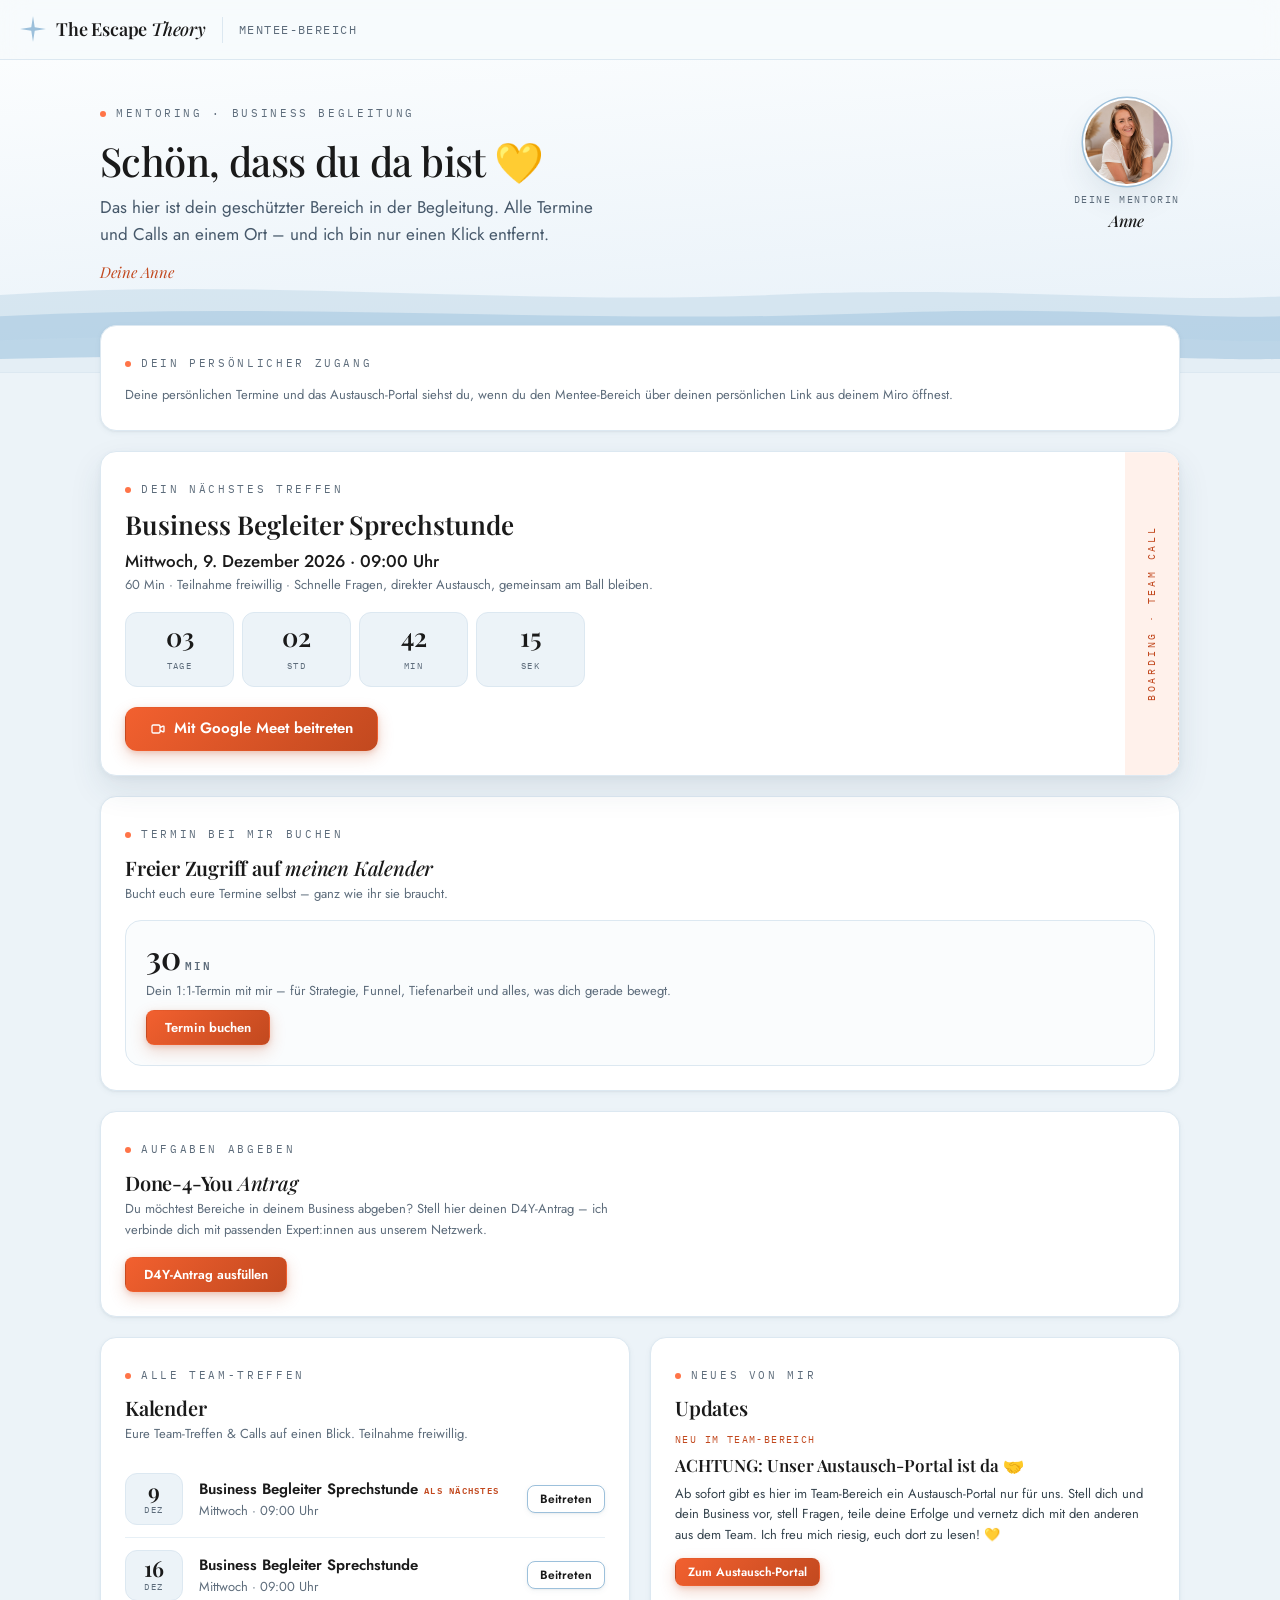
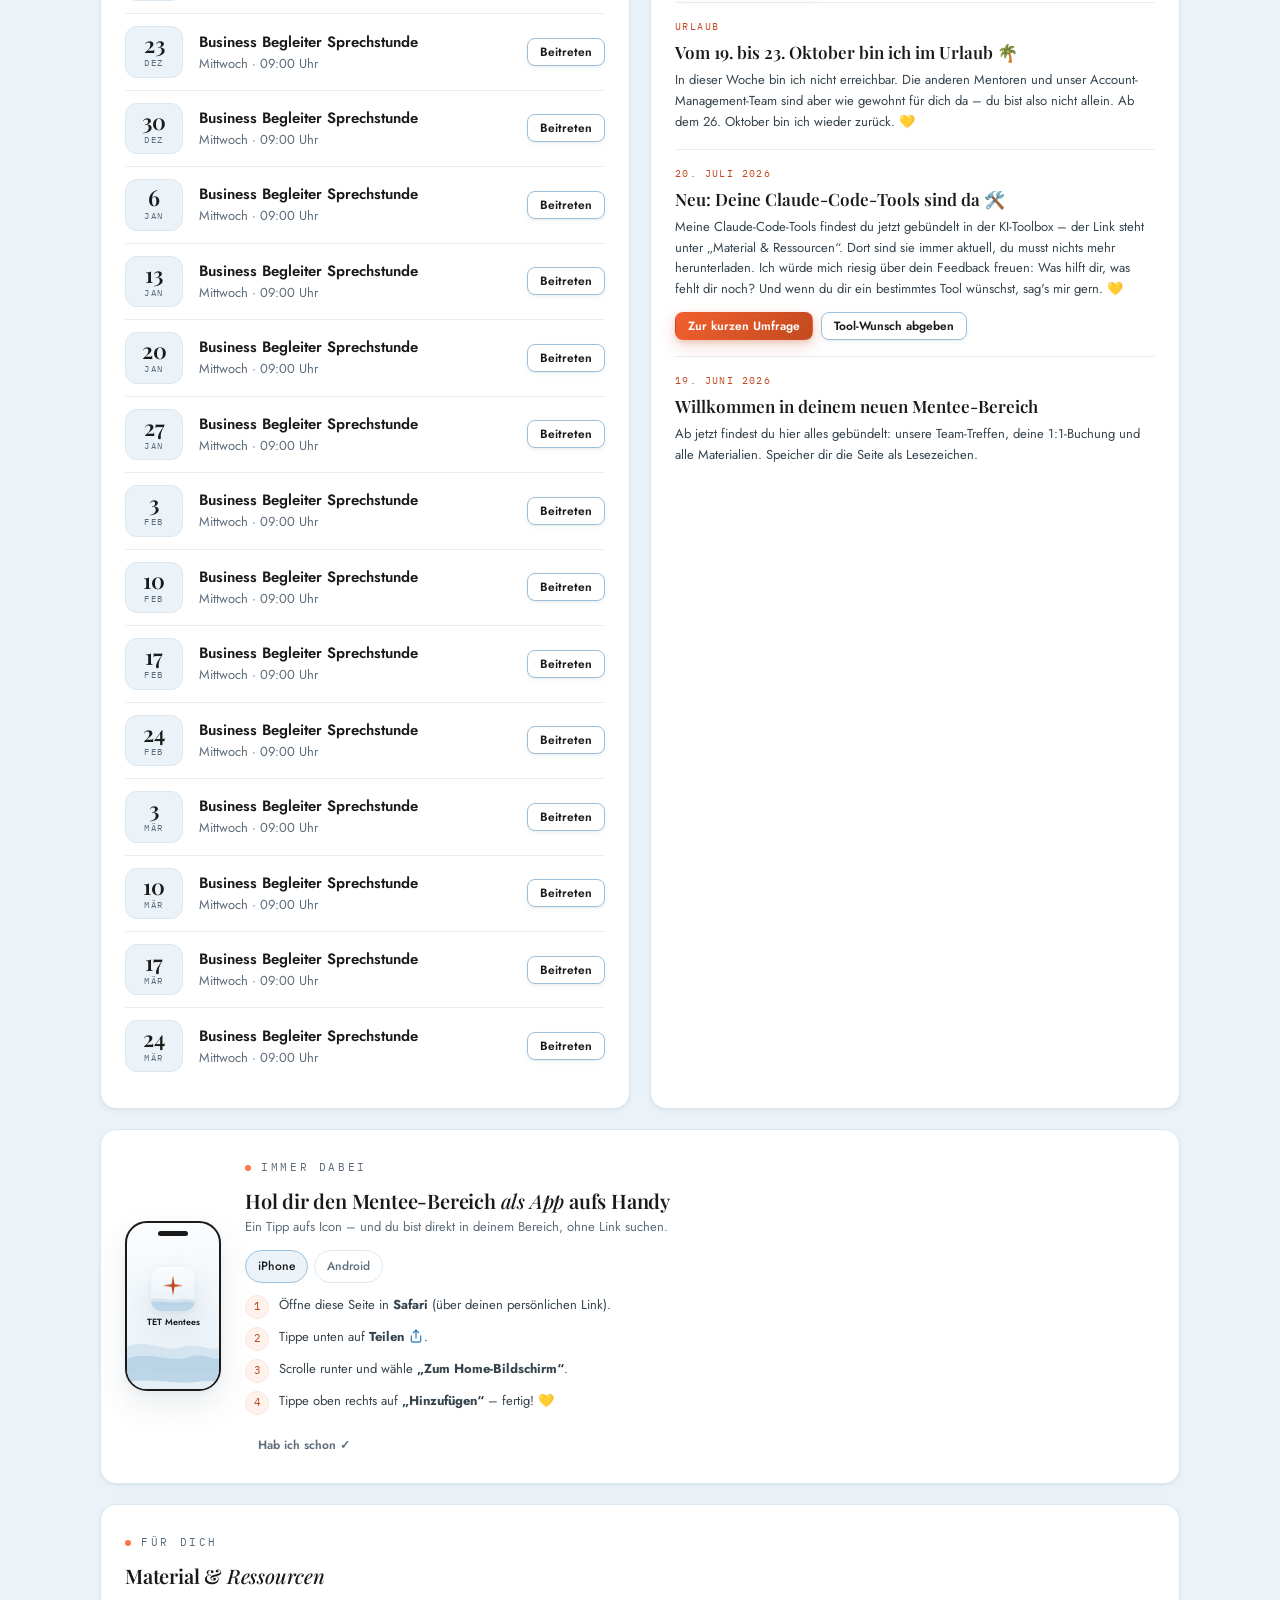
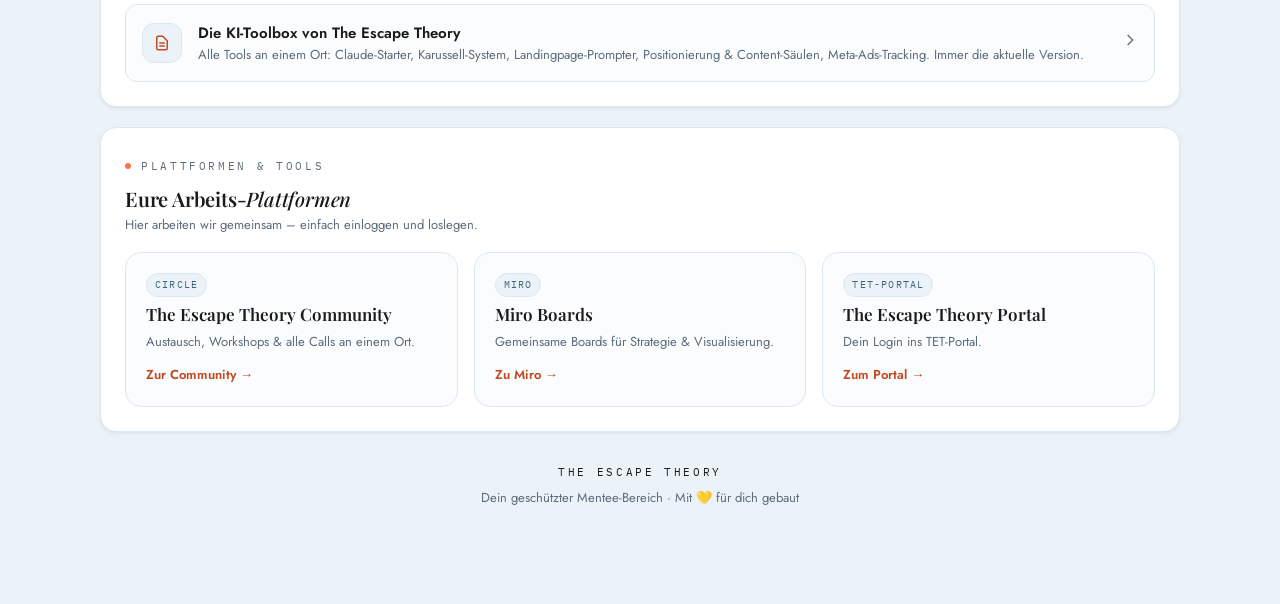
==== commit 9801cfa2: "Eigenes D4Y-Formular: Anträge landen im Blatt „D4Y-Anträge“ + Mail an Anne; Erinnerungs-Mail verlink" ====
--- a/index.html
+++ b/index.html
@@ -46,7 +46,7 @@
 
   /* --- Done-4-You (D4Y): Bereiche im Business abgeben ------------------- */
   d4y: {
-    link: "https://airtable.com/appuUyAbs2BOPJAjK/pagTQnAvJc3TpbEqF/form",
+    link: "d4y.html",   // eigenes Formular – Anträge landen im Blatt „D4Y-Anträge“ + per Mail bei dir
   },
 
   /* --- Kalender: alle kommenden Team-Treffen ---------------------------- */
@@ -370,8 +370,8 @@
       <div class="card span">
         <div class="eyebrow">Aufgaben abgeben</div>
         <h2>Done-4-You <em>Antrag</em></h2>
-        <p class="intro">Du möchtest Bereiche in deinem Business abgeben? Stell hier deinen D4Y-Antrag – wir kümmern uns darum.</p>
-        <a class="btn btn-secondary" id="d4y-link" target="_blank" rel="noopener">D4Y-Antrag ausfüllen</a>
+        <p class="intro">Du möchtest Bereiche in deinem Business abgeben? Stell hier deinen D4Y-Antrag – ich verbinde dich mit passenden Expert:innen aus unserem Netzwerk.</p>
+        <a class="btn btn-primary" id="d4y-link">D4Y-Antrag ausfüllen</a>
       </div>
 
       <!-- Kalender -->
@@ -482,7 +482,7 @@
 
   $("bk-30").href = D.buchung.link30;
 
-  if (D.d4y) $("d4y-link").href = D.d4y.link;
+  if (D.d4y) $("d4y-link").href = /^https?:/.test(D.d4y.link) ? D.d4y.link : withCode(D.d4y.link);
 
   $("calList").innerHTML = upcoming.length ? upcoming.map(t => `
     <div class="row${t.ausfall ? " ausfall" : ""}">
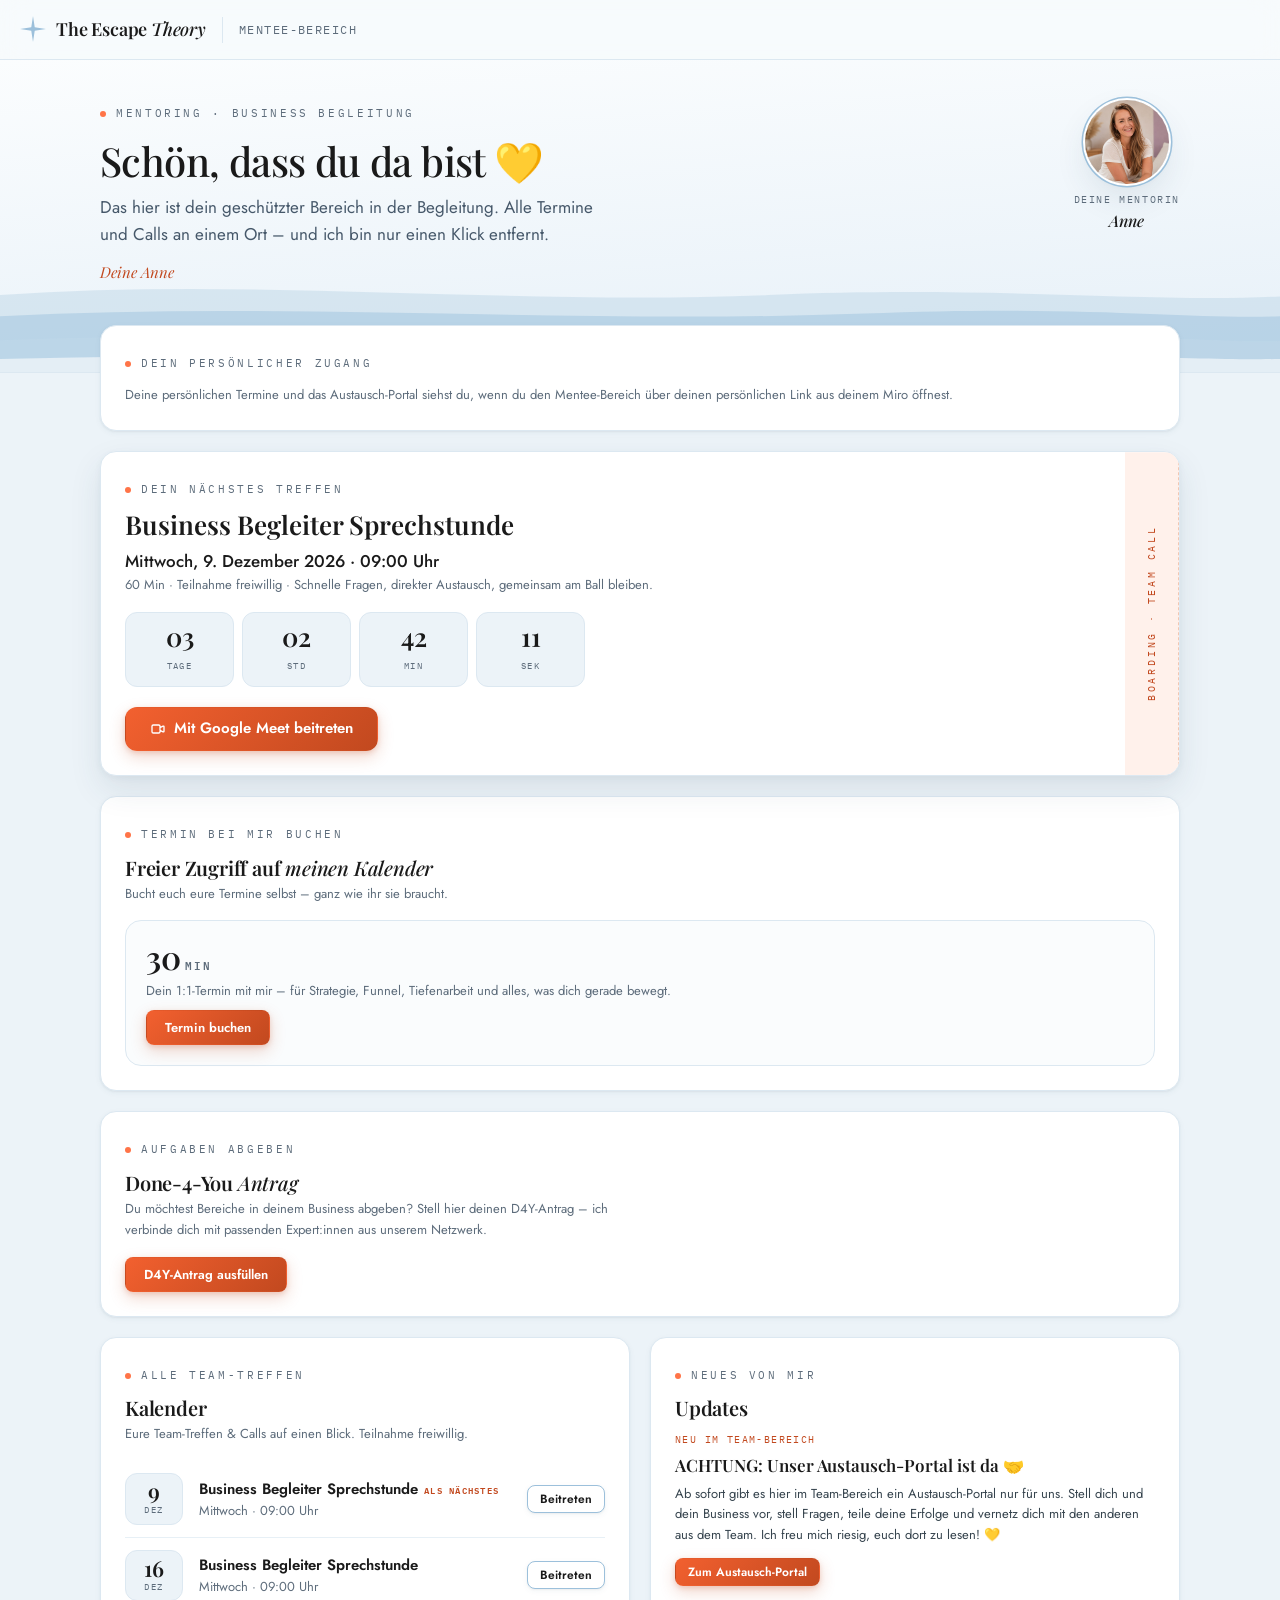
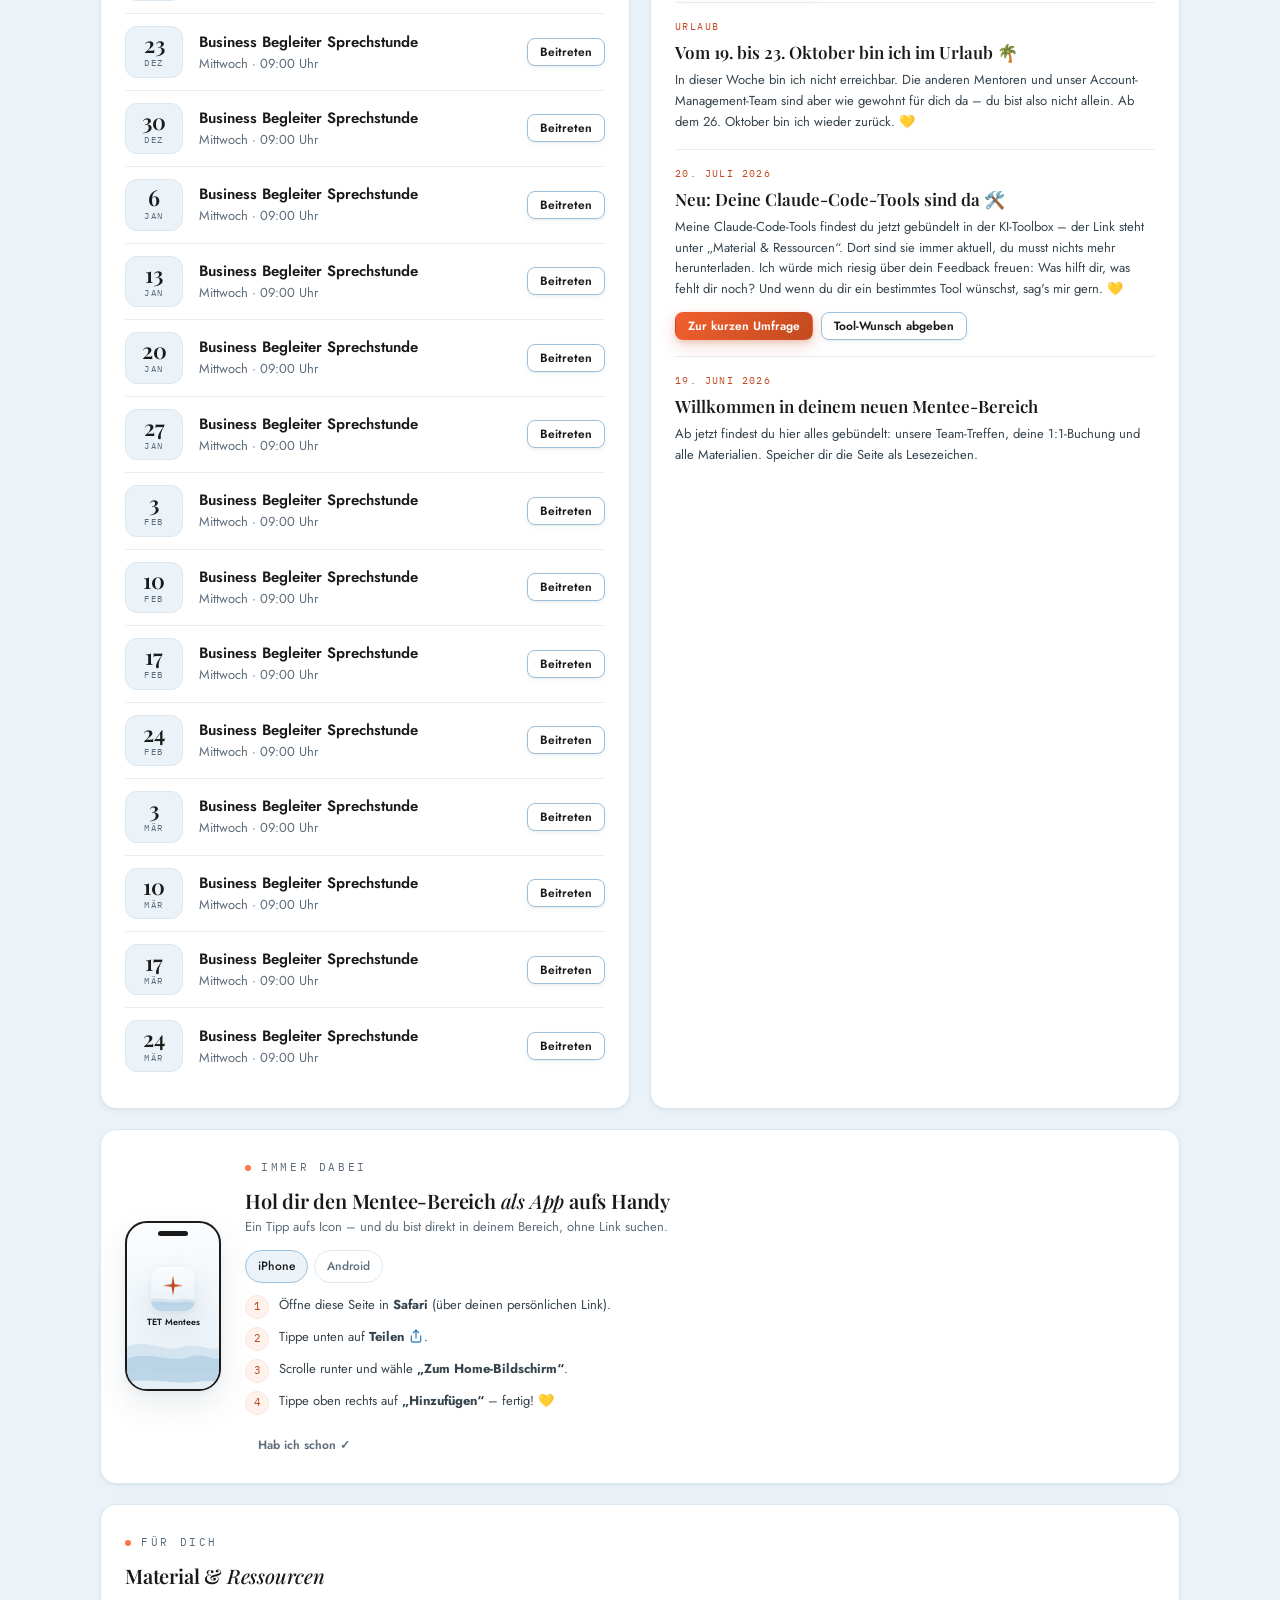
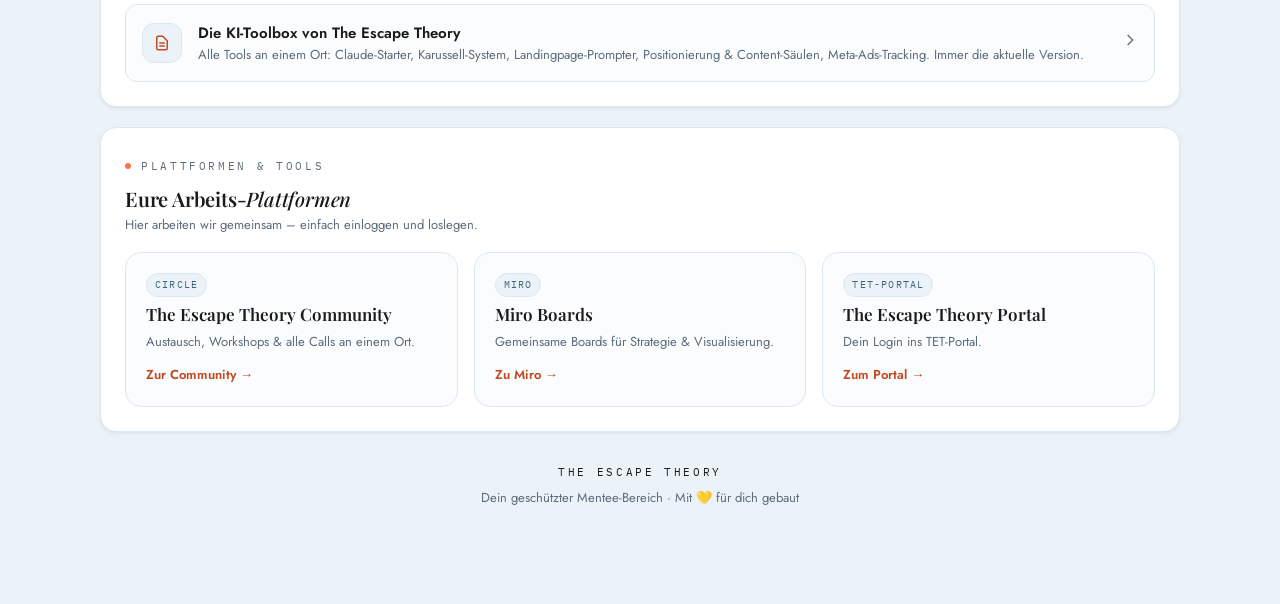
==== commit a9d9c772: "Sprechstunde KW 46: Mi 11.11. auf 12:30–13:30 verschoben Co-Authored-By: Claude Opus 5.5 <noreply@an" ====
--- a/index.html
+++ b/index.html
@@ -61,7 +61,8 @@
     { datum: "2026-10-14 13:45", titel: "Business Begleiter Sprechstunde", meetLink: "https://meet.google.com/fsh-qibz-hbn", dauer: "45 Min · Teilnahme freiwillig" },
     { datum: "2026-10-28 09:00", titel: "Business Begleiter Sprechstunde", meetLink: "https://meet.google.com/bke-tmnv-qpq" },
     { datum: "2026-11-04 09:00", titel: "Business Begleiter Sprechstunde", meetLink: "https://meet.google.com/bke-tmnv-qpq" },
-    { datum: "2026-11-11 09:00", titel: "Business Begleiter Sprechstunde", meetLink: "https://meet.google.com/bke-tmnv-qpq" },
+    // KW 46 verschoben (Anne, 26.10.2026): Mi 11.11. 12:30–13:30 statt 09:00
+    { datum: "2026-11-11 12:30", titel: "Business Begleiter Sprechstunde", beschreibung: "Ausnahmsweise 12:30–13:30 Uhr", meetLink: "https://meet.google.com/bke-tmnv-qpq" },
     { datum: "2026-11-18 09:00", titel: "Business Begleiter Sprechstunde", meetLink: "https://meet.google.com/bke-tmnv-qpq" },
     { datum: "2026-11-25 09:00", titel: "Business Begleiter Sprechstunde", meetLink: "https://meet.google.com/bke-tmnv-qpq" },
     { datum: "2026-12-02 09:00", titel: "Business Begleiter Sprechstunde", meetLink: "https://meet.google.com/bke-tmnv-qpq" },
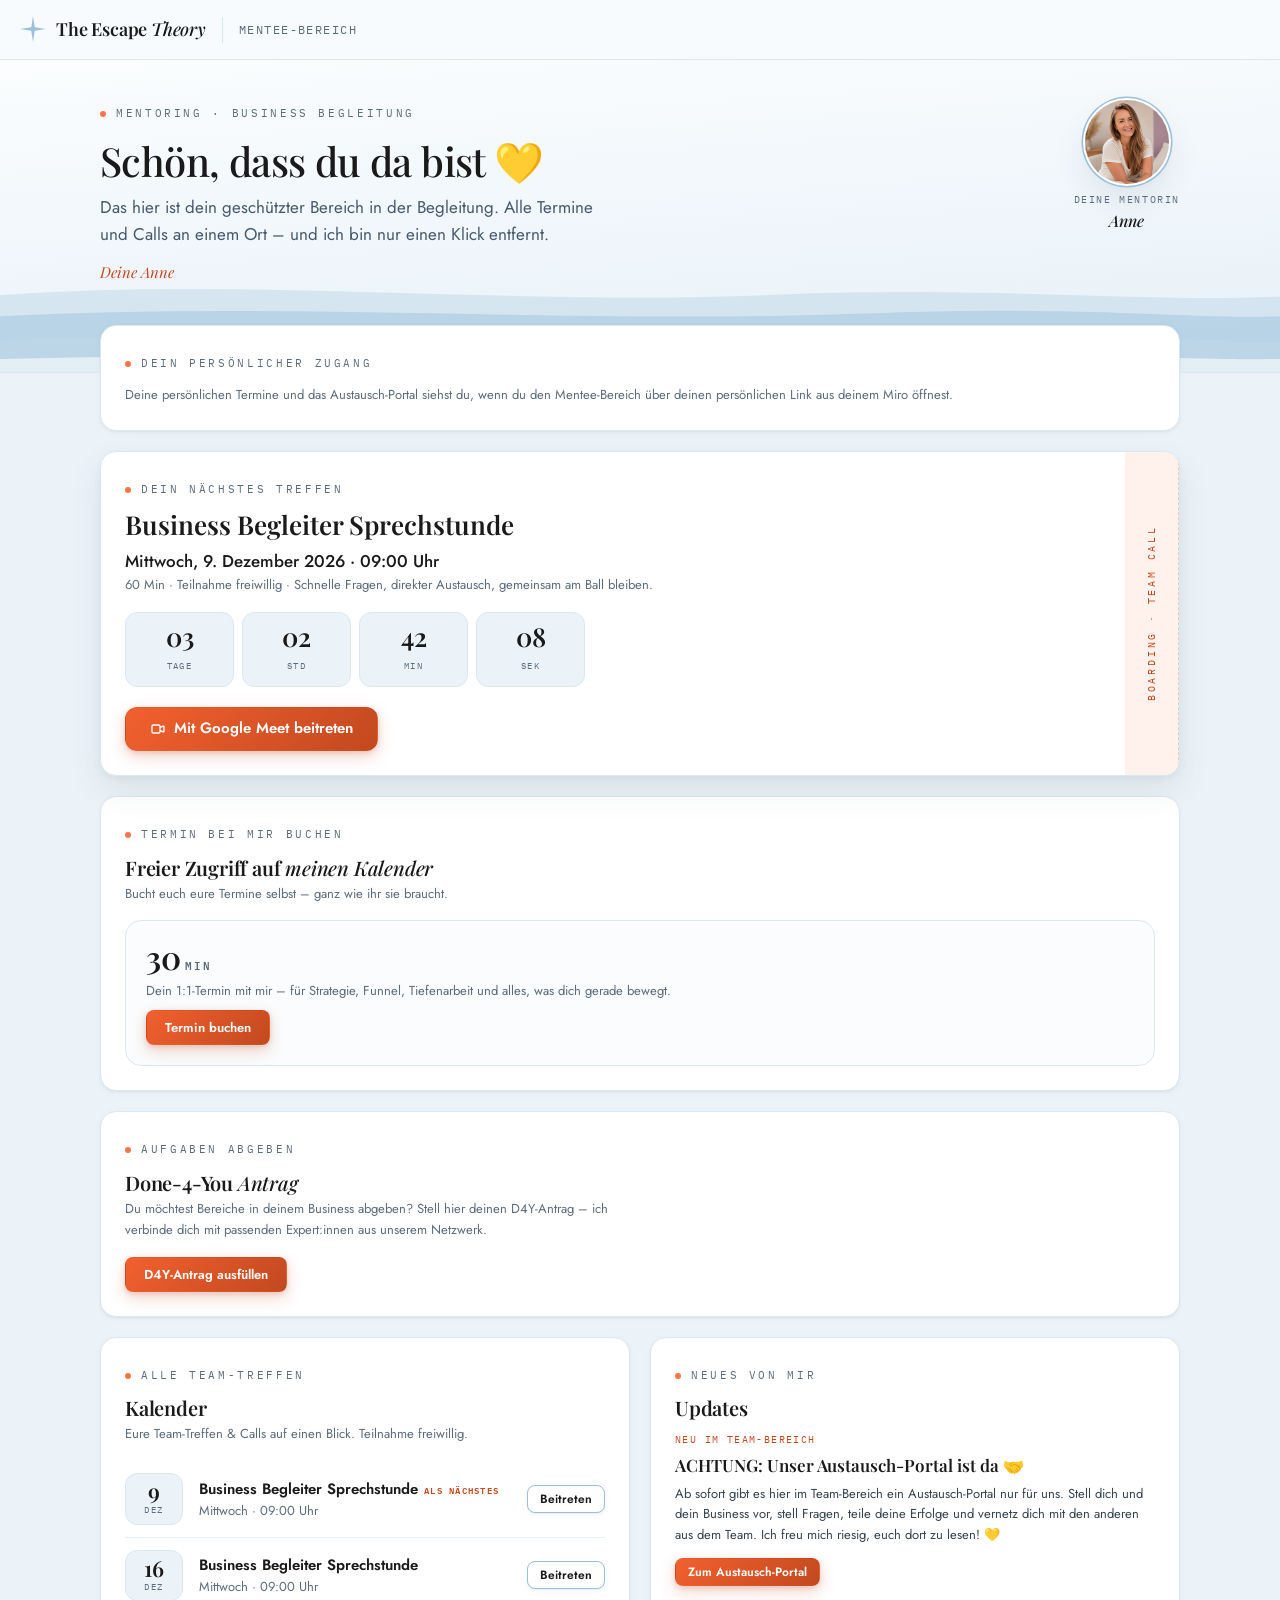
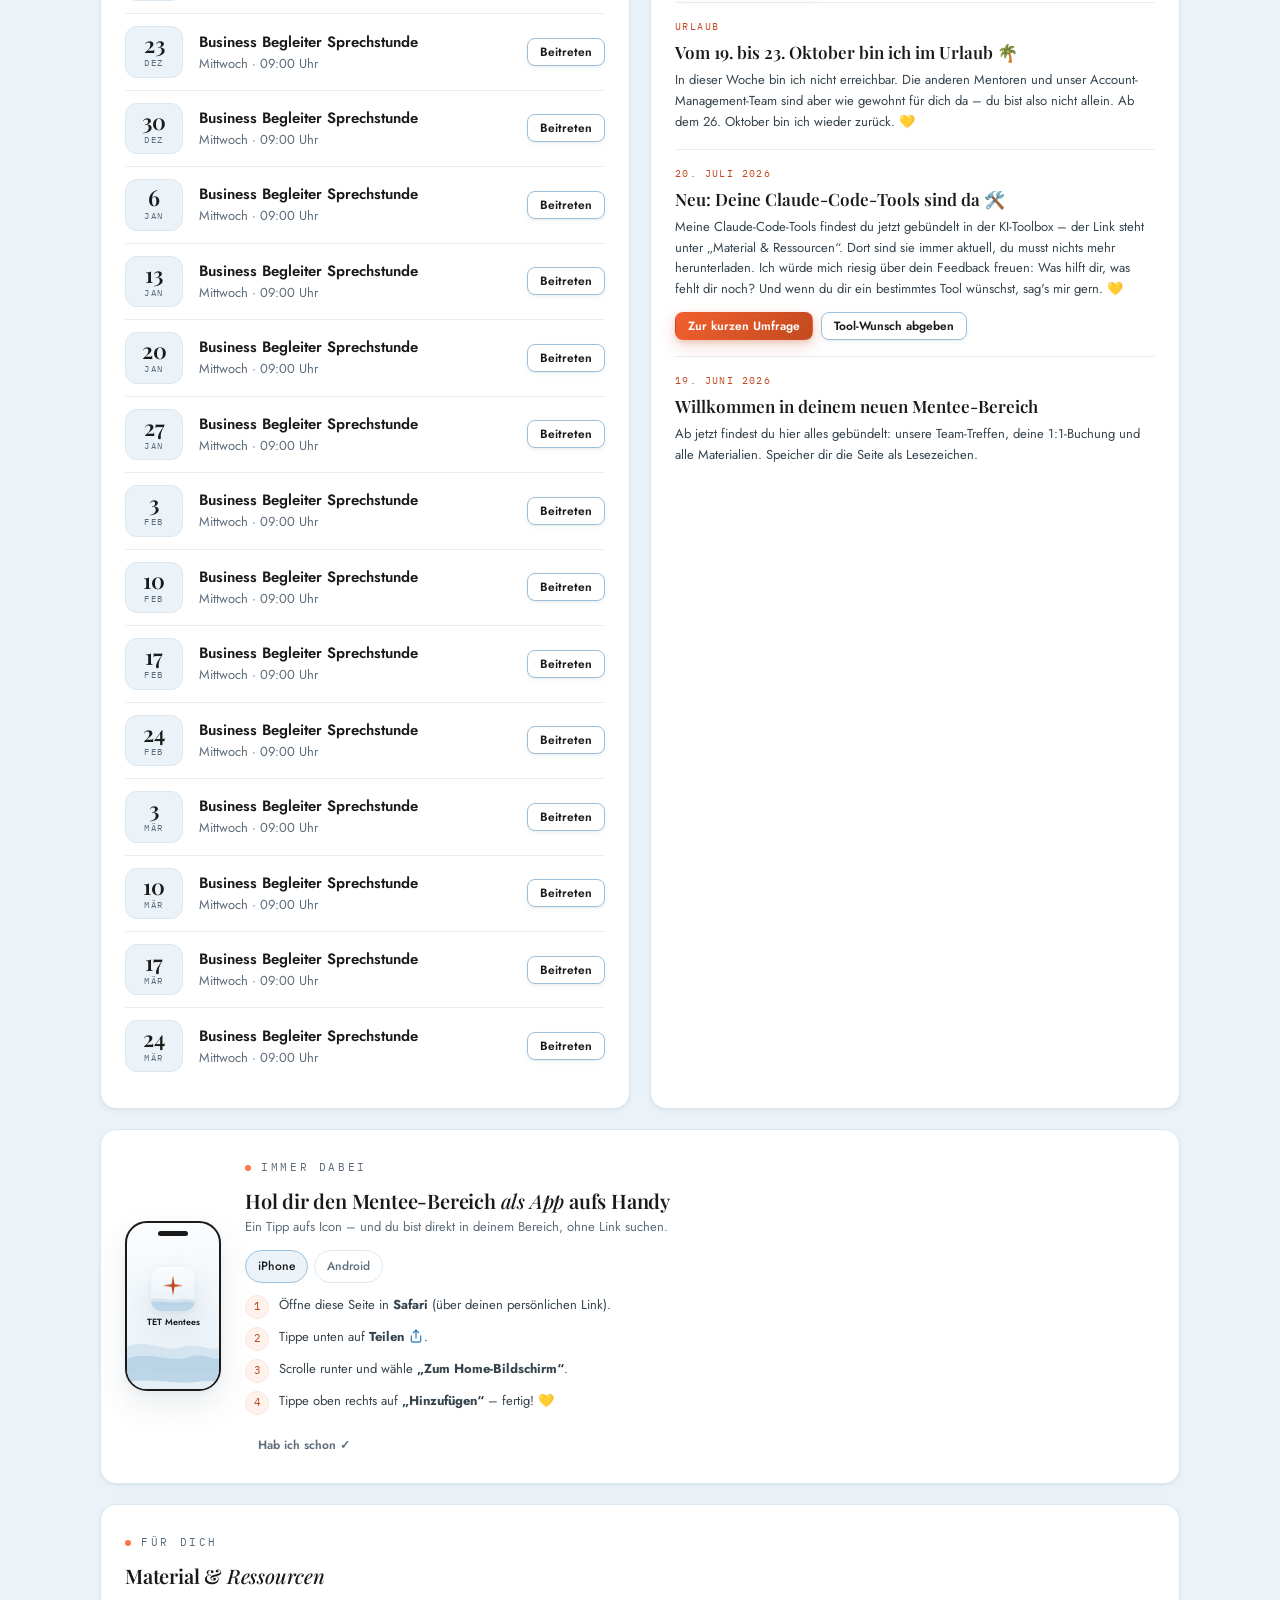
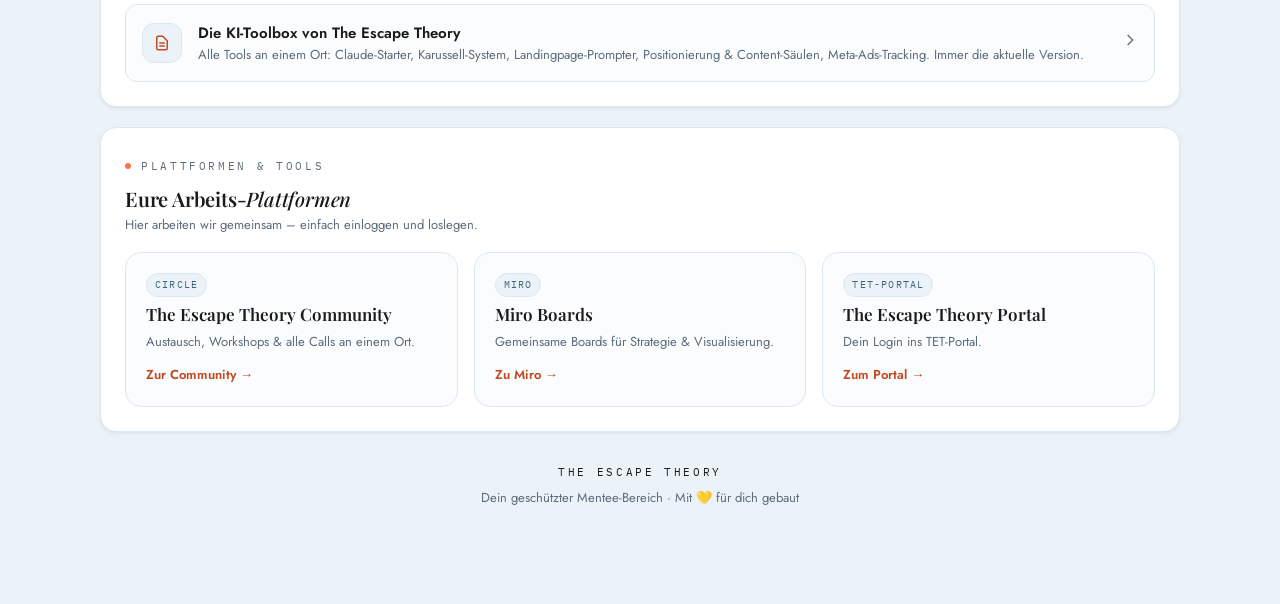
==== commit b6539910: "Funnel-Mapping-Strecke und Mentee-Cockpit für Anne - Mentees sehen auf dem Dashboard ihren Funnel-Ma" ====
--- a/index.html
+++ b/index.html
@@ -256,6 +256,16 @@
   .steps .ico{ display:inline-flex; vertical-align:-3px; width:16px; height:16px; color:var(--focus); }
   .app-tabs{ display:flex; gap:.375rem; margin:var(--s3) 0 0; }
   @media (max-width:640px){ .app-card{ grid-template-columns:1fr; } .phone{ display:none; } .row .t{ font-size:var(--t-sm); } }
+  /* Funnel-Mapping + Cockpit-Teaser */
+  .funnel, .cockpit-teaser{ display:flex; gap:var(--s4); align-items:flex-start; }
+  .funnel .ic, .cockpit-teaser .ic{ flex:none; width:44px; height:44px; border-radius:50%; background:var(--tint); display:flex; align-items:center; justify-content:center; font-size:1.25rem; }
+  .funnel h2, .cockpit-teaser h2{ margin:.125rem 0 .25rem; }
+  .funnel p{ margin-bottom:var(--s3); }
+  .funnel.offen{ border-left:4px solid var(--accent); }
+  .funnel.erledigt{ border-left:4px solid var(--ok); }
+  .cockpit-teaser{ text-decoration:none; color:inherit; align-items:center; border-left:4px solid var(--accent); }
+  .cockpit-teaser > div:nth-child(2){ flex:1; }
+  @media (max-width:640px){ .cockpit-teaser{ flex-wrap:wrap; } }
 </style>
 </head>
 <body>
@@ -296,6 +306,28 @@
           <div class="acts">
             <a class="btn btn-primary" id="alarm-30" target="_blank" rel="noopener">Jetzt 30-Min-Termin buchen</a>
           </div>
+        </div>
+      </div>
+
+      <!-- Nur für Anne: Cockpit -->
+      <a class="card span cockpit-teaser" id="cockpitCard" hidden>
+        <div class="ic">📋</div>
+        <div>
+          <div class="eyebrow">Nur für dich, Anne</div>
+          <h2>Dein Mentee-<em>Cockpit</em></h2>
+          <p class="muted">Funnel-Mappings des Monats, wer zu lange keinen Termin hatte und bei wem der Link im Miro noch fehlt.</p>
+        </div>
+        <span class="btn btn-primary">Öffnen →</span>
+      </a>
+
+      <!-- Funnel-Mapping des Monats -->
+      <div class="card span funnel" id="funnelCard" hidden>
+        <div class="ic" id="fnIc">📊</div>
+        <div class="fn-body">
+          <div class="eyebrow" id="fnEyebrow">Funnel-Mapping</div>
+          <h2 id="fnTitel"></h2>
+          <p class="muted" id="fnText"></p>
+          <a class="btn btn-primary" id="fnBtn" target="_blank" rel="noopener" hidden>30-Min-Termin buchen</a>
         </div>
       </div>
 
@@ -543,7 +575,7 @@
   if (alt) renderPersonal(alt);            // sofort den letzten Stand zeigen
   try {
     const d = await api({});
-    if (!d.ok) { setCode(""); ["myCard","exCard","who","topEx","alarmCard"].forEach(id => $(id).hidden = true); showHint(d.fehler); return; }
+    if (!d.ok) { setCode(""); ["myCard","exCard","who","topEx","alarmCard","funnelCard","cockpitCard"].forEach(id => $(id).hidden = true); showHint(d.fehler); return; }
     merken("dashboard", d);
     renderPersonal(d);
   } catch {
@@ -571,6 +603,30 @@
       </div>
     </div>`;
   }).join("") : `<p class="muted">Aktuell hast du keinen Termin bei mir gebucht. Buch dir gleich hier unten deinen nächsten Termin. 💛</p>`;
+
+  // Nur für Anne: Link zum Cockpit
+  $("cockpitCard").hidden = !(d.ich && d.ich.team);
+  $("cockpitCard").href = withCode("cockpit.html");
+
+  // Funnel-Mapping des Monats
+  const fn = d.funnel;
+  $("funnelCard").hidden = !fn;
+  if (fn) {
+    const wann = iso => { const x = new Date(iso); return `${x.getDate()}. ${MONL[x.getMonth()]}`; };
+    $("funnelCard").className = "card span funnel " + fn.status;
+    $("fnEyebrow").textContent = "Funnel-Mapping · " + fn.monat;
+    $("fnIc").textContent = fn.status === "erledigt" ? "✅" : fn.status === "geplant" ? "📅" : "📊";
+    $("fnTitel").innerHTML = fn.status === "erledigt" ? "Funnel-Mapping <em>erledigt</em>"
+      : fn.status === "geplant" ? "Dein Funnel-Mapping ist <em>eingeplant</em>"
+      : `Diesen Monat noch <em>kein Funnel-Mapping</em>`;
+    $("fnText").textContent = fn.status === "erledigt"
+      ? `Wir haben deinen Funnel am ${wann(fn.letztes)} gemappt. Stark! Im nächsten Monat schauen wir wieder gemeinsam drauf.`
+      : fn.status === "geplant"
+      ? `In deinem Termin am ${wann(fn.termin)} mappen wir gemeinsam deinen Funnel. Bring gern deine aktuellen Zahlen mit.`
+      : `Einmal im Monat mappen wir gemeinsam deinen Funnel. So siehst du, was funktioniert und wo wir nachschärfen. Buch dir noch im ${fn.monat} deinen Termin.`;
+    $("fnBtn").hidden = fn.status !== "offen";
+    $("fnBtn").href = DASHBOARD.buchung.link30;
+  }
 
   // Rote Meldung
   if (t.alarm) {
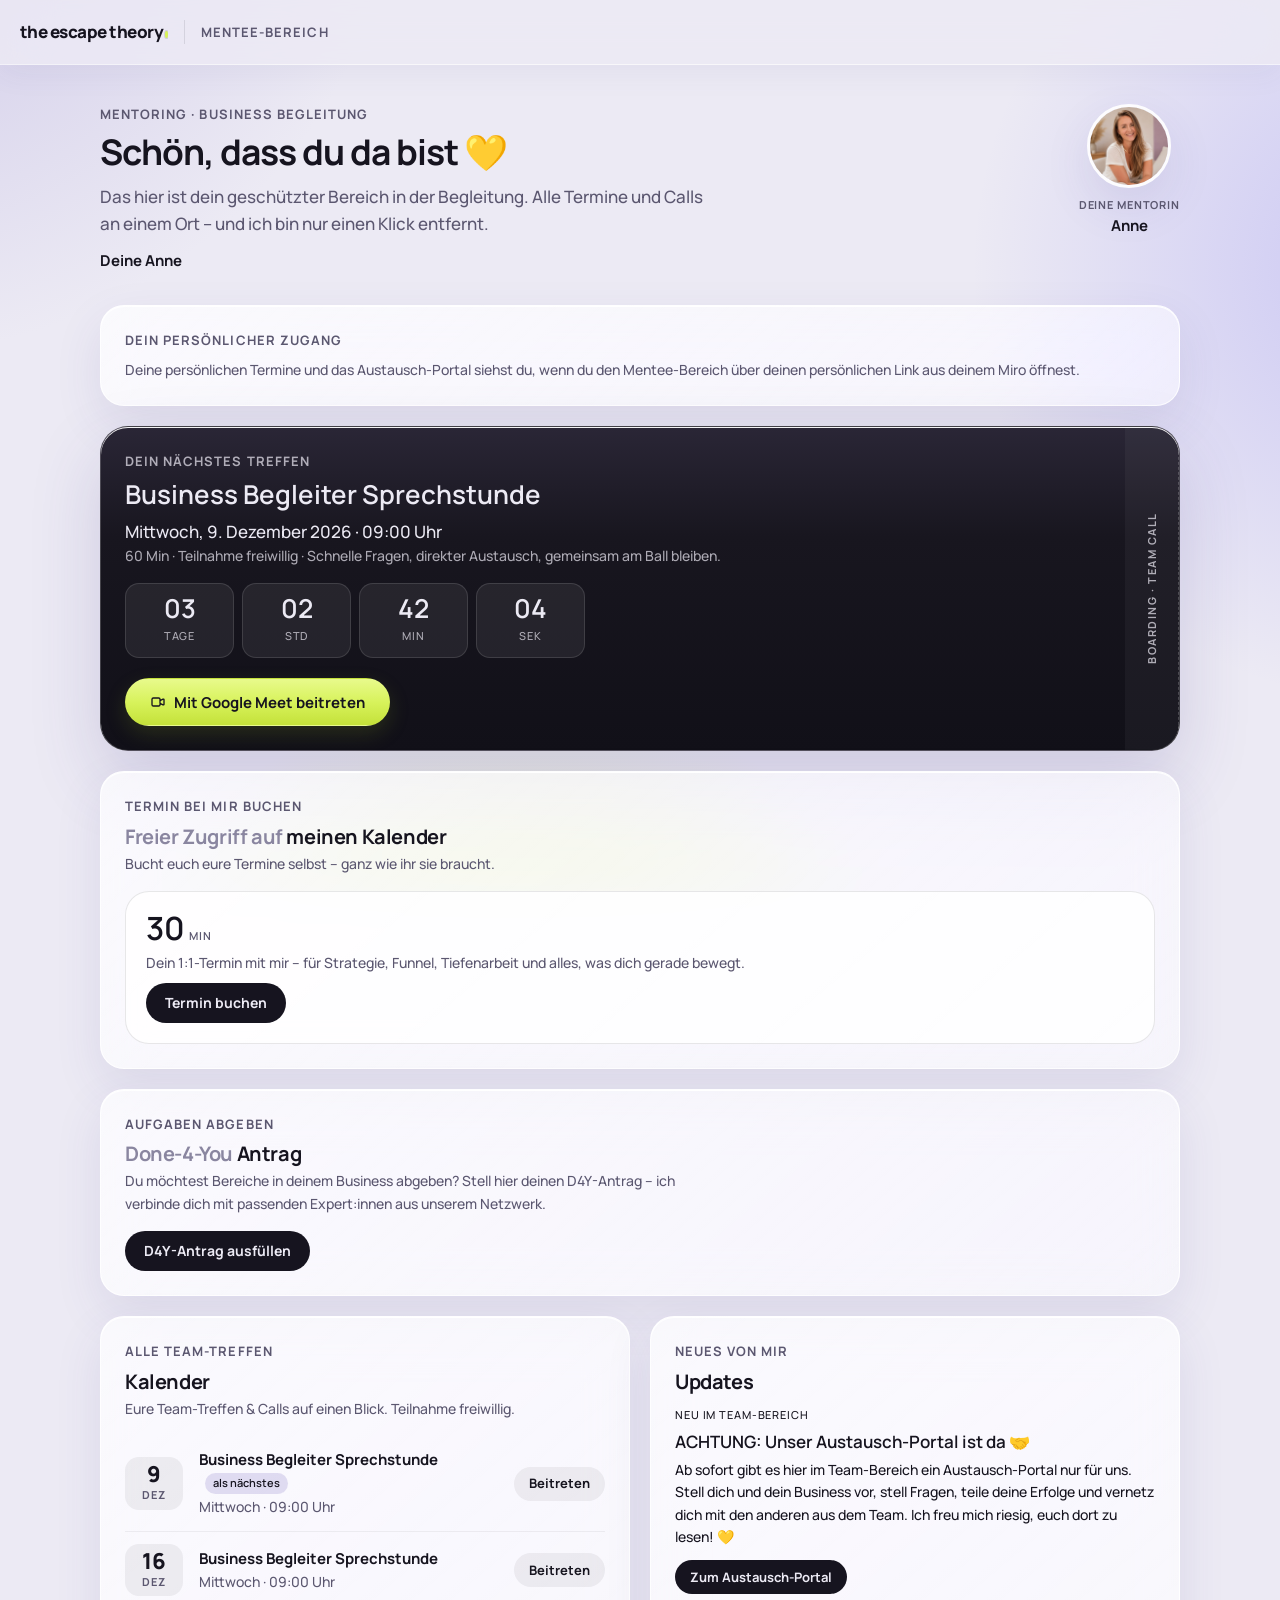
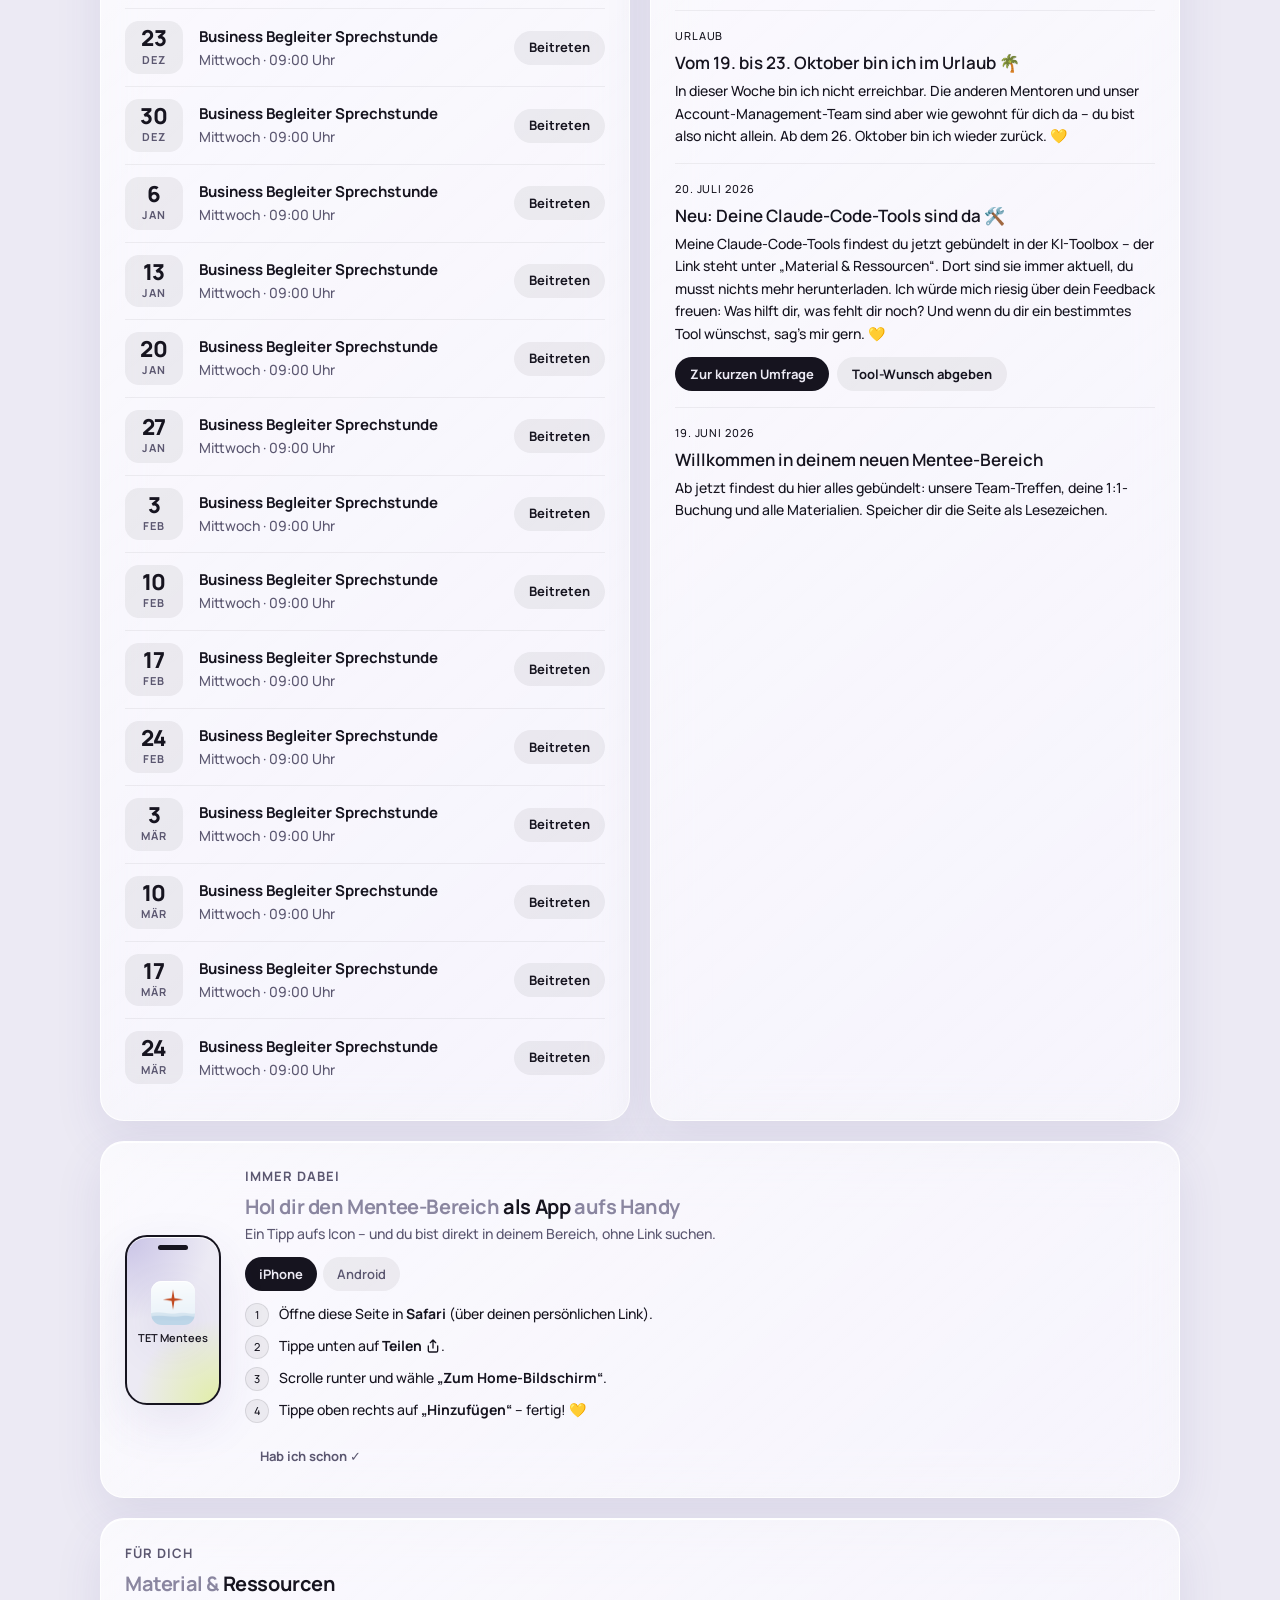
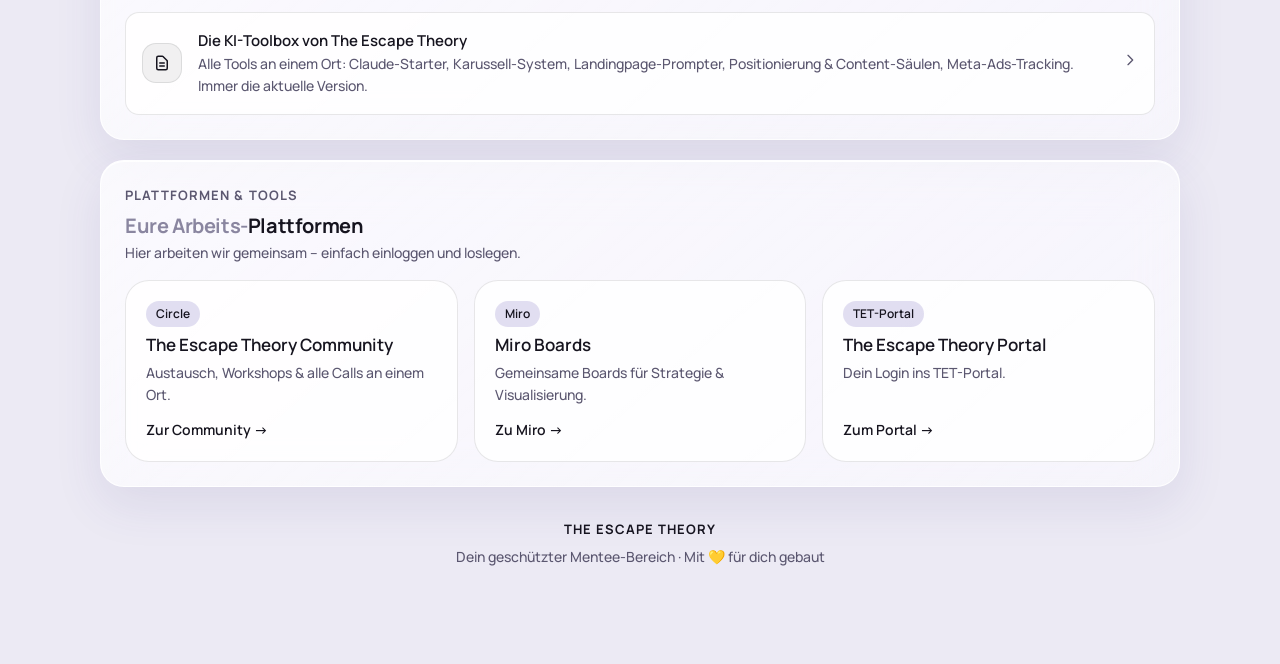
==== commit 3d268150: "Mentee-Bereich im neuen TET-Design „Milchglas“ (Vorschau) Hülle umgestellt nach client/src/stil/milc" ====
--- a/index.html
+++ b/index.html
@@ -4,7 +4,7 @@
 <meta charset="UTF-8" />
 <meta name="viewport" content="width=device-width, initial-scale=1.0, viewport-fit=cover" />
 <title>The Escape Theory · Mentee-Bereich</title>
-<meta name="theme-color" content="#FAFCFD" />
+<meta name="theme-color" content="#ECEAF4" />
 <link rel="manifest" href="manifest.webmanifest" />
 <link rel="icon" type="image/png" href="icons/icon-192.png" />
 <link rel="apple-touch-icon" href="icons/apple-touch-icon.png" />
@@ -152,7 +152,7 @@
 </script>
 <!-- =========================================================================
      ❷  AB HIER NICHTS MEHR ÄNDERN — das ist Design & Technik.
-        Design: escape-os („Boarding Pass“) → escape-os.css
+        Design: Milchglas (TET, seit 28.10.2026) → escape-os.css
         Gemeinsame Logik (Zugang, Script-Adresse, App) → mentee.js
      ========================================================================= -->
 <link rel="stylesheet" href="escape-os.css" />
@@ -160,10 +160,13 @@
   /* Countdown */
   .countdown{ display:grid; grid-template-columns:repeat(4,1fr); gap:var(--s2); margin:var(--s4) 0 var(--s5); max-width:460px; }
   .cd{ background:var(--tint); border:1px solid var(--hair); border-radius:var(--r-md); padding:.625rem 0; text-align:center; }
-  .cd b{ display:block; font-family:var(--serif); font-weight:600; font-size:1.625rem; line-height:1.1; color:var(--ink); }
-  .cd span{ font-family:var(--mono); font-size:.5625rem; letter-spacing:.16em; text-transform:uppercase; color:var(--slate); }
+  .cd b{ display:block; font-weight:600; font-size:1.625rem; line-height:1.1; color:var(--ink); }
+  .cd span{ font-size:11px; letter-spacing:.08em; text-transform:uppercase; color:var(--slate); }
   .cd.live{ grid-column:1 / -1; background:var(--accent-soft); border-color:var(--accent-tint); }
   .cd.live b{ font-size:1.125rem; color:var(--accent-deep); }
+  .ticket .cd{ background:rgba(255,255,255,.07); border-color:rgba(255,255,255,.12); }
+  .ticket .cd span{ color:var(--mg-text-auf-dunkel-leise); }
+  .ticket .cd.live{ background:rgba(215,242,90,.16); border-color:rgba(215,242,90,.35); }
   .when{ font-size:var(--t-lg); color:var(--ink); font-weight:500; margin-top:var(--s2); }
   .meta{ font-size:var(--t-sm); color:var(--slate); }
 
@@ -175,9 +178,9 @@
   /* Buchung */
   .book-grid{ display:grid; grid-template-columns:1fr 1fr; gap:var(--s4); }
   .book{ display:flex; flex-direction:column; gap:var(--s2); border:1px solid var(--hair); border-radius:var(--r-lg); padding:var(--s5); background:var(--paper); transition:box-shadow var(--med) var(--ease), border-color var(--med) var(--ease), transform var(--med) var(--ease); }
-  .book:hover{ box-shadow:var(--sh-2); border-color:#CBDCE8; transform:translateY(-2px); }
-  .book .dur{ font-family:var(--serif); font-weight:600; font-size:2rem; color:var(--ink); line-height:1; }
-  .book .dur small{ font-family:var(--mono); font-size:.6875rem; letter-spacing:.16em; text-transform:uppercase; color:var(--slate); margin-left:.25rem; }
+  .book:hover{ box-shadow:var(--sh-2); border-color:var(--mg-glas-linie); background:var(--mg-glas-stark); }
+  .book .dur{ font-weight:600; font-size:2rem; color:var(--ink); line-height:1; }
+  .book .dur small{ font-size:.6875rem; letter-spacing:.08em; text-transform:uppercase; color:var(--slate); margin-left:.25rem; }
   .book p{ font-size:var(--t-sm); color:var(--slate); flex:1; }
   @media (max-width:640px){ .book-grid{ grid-template-columns:1fr; } }
 
@@ -185,15 +188,15 @@
   .news{ padding:var(--s4) 0; border-bottom:1px solid var(--hair2); }
   .news:first-of-type{ padding-top:var(--s2); }
   .news:last-child{ border-bottom:0; padding-bottom:0; }
-  .news .nd{ font-family:var(--mono); font-size:.625rem; letter-spacing:.14em; text-transform:uppercase; color:var(--accent-deep); }
-  .news h3{ font-family:var(--serif); font-weight:600; font-size:1.0625rem; color:var(--ink); margin:.25rem 0; }
+  .news .nd{ font-size:11px; letter-spacing:.08em; text-transform:uppercase; color:var(--accent-deep); }
+  .news h3{ font-weight:600; font-size:1.0625rem; color:var(--ink); margin:.25rem 0; }
   .news p{ font-size:var(--t-sm); color:var(--body); }
   .news .acts{ display:flex; flex-wrap:wrap; gap:var(--s2); margin-top:var(--s3); }
 
   /* Material & Plattformen */
   .link-list{ display:flex; flex-direction:column; gap:var(--s3); }
   .link-row{ display:flex; align-items:center; gap:var(--s4); text-decoration:none; color:inherit; border:1px solid var(--hair); border-radius:var(--r-md); padding:var(--s4); background:var(--paper); transition:all var(--med) var(--ease); }
-  .link-row:hover{ border-color:var(--deep); background:var(--white); box-shadow:var(--sh-2); transform:translateY(-1px); }
+  .link-row:hover{ border-color:var(--mg-glas-linie); background:var(--mg-glas-stark); box-shadow:var(--sh-2); }
   .link-row .lic{ flex:none; width:40px; height:40px; border-radius:var(--r-md); background:var(--tint); border:1px solid var(--hair); display:flex; align-items:center; justify-content:center; color:var(--accent-deep); }
   .link-row .lic svg{ width:18px; height:18px; }
   .link-row .t{ font-weight:600; color:var(--ink); }
@@ -201,58 +204,56 @@
   .link-row .arr{ margin-left:auto; color:var(--slate); flex:none; }
   .plat-grid{ display:grid; grid-template-columns:repeat(auto-fit,minmax(240px,1fr)); gap:var(--s4); }
   .plat{ display:flex; flex-direction:column; gap:.25rem; text-decoration:none; color:inherit; border:1px solid var(--hair); border-radius:var(--r-lg); padding:var(--s5); background:var(--paper); transition:all var(--med) var(--ease); }
-  .plat:hover{ border-color:#CBDCE8; background:var(--white); box-shadow:var(--sh-2); transform:translateY(-2px); }
-  .plat .pn{ font-family:var(--serif); font-weight:600; font-size:var(--t-lg); color:var(--ink); }
+  .plat:hover{ border-color:var(--mg-glas-linie); background:var(--mg-glas-stark); box-shadow:var(--sh-2); }
+  .plat .pn{ font-weight:600; font-size:var(--t-lg); color:var(--ink); }
   .plat p{ font-size:var(--t-sm); color:var(--slate); flex:1; }
   .plat .cta{ font-weight:600; font-size:var(--t-sm); color:var(--accent-deep); margin-top:var(--s2); }
   @media (max-width:640px){ .plat-grid{ grid-template-columns:1fr; } }
 
   /* Austausch-Portal */
-  .ex-hero{ position:relative; overflow:hidden; border-color:var(--accent-tint); background:linear-gradient(135deg,var(--white) 0%,var(--white) 55%,var(--accent-soft) 100%); box-shadow:var(--sh-2); padding:var(--s8); }
-  .ex-hero::after{ content:""; position:absolute; inset:auto 0 0 0; height:90px; background:var(--wave); background-size:100% 100%; opacity:.55; pointer-events:none; }
+  .ex-hero{ position:relative; overflow:hidden; background:var(--mg-glas-stark); box-shadow:var(--mg-glas-schatten-stark); border-radius:var(--mg-r-gross); padding:var(--s8); }
   .ex-grid{ position:relative; z-index:1; display:grid; grid-template-columns:minmax(0,1.15fr) minmax(0,1fr); gap:var(--s8); align-items:center; }
   .ex-h{ font-size:var(--t-h2) !important; line-height:1.15; margin-bottom:var(--s2) !important; }
   .ex-stats{ display:flex; flex-wrap:wrap; gap:var(--s2); margin-bottom:var(--s4); }
-  .ex-stats span{ font-family:var(--mono); font-size:.625rem; letter-spacing:.12em; text-transform:uppercase; padding:.3rem .625rem; border-radius:var(--r-pill); background:var(--white); border:1px solid var(--hair); color:var(--slate); }
-  .ex-stats b{ color:var(--accent-deep); font-weight:500; }
+  .ex-stats span{ font-size:.8125rem; font-weight:600; padding:.3rem .75rem; border-radius:var(--r-pill); background:var(--mg-weich); color:var(--slate); }
+  .ex-stats b{ color:var(--ink); font-weight:800; }
   .ex-acts{ display:flex; flex-wrap:wrap; gap:var(--s2); }
   .ex-art{ position:relative; display:flex; flex-direction:column; align-items:center; gap:var(--s4); }
-  .ex-window{ width:100%; max-width:340px; background:var(--white); border:1px solid var(--hair); border-radius:var(--r-xl); box-shadow:var(--sh-3); padding:var(--s4); display:flex; flex-direction:column; gap:var(--s3); transform:rotate(-1.5deg); }
+  .ex-window{ width:100%; max-width:340px; background:var(--mg-glas-stark); border:1px solid var(--hair); border-radius:var(--r-xl); box-shadow:var(--sh-3); padding:var(--s4); display:flex; flex-direction:column; gap:var(--s3); transform:rotate(-1.5deg); }
   .ex-bar{ display:flex; gap:5px; margin-bottom:var(--s1); }
   .ex-bar i{ width:8px; height:8px; border-radius:50%; background:var(--hair); }
-  .ex-bar i:first-child{ background:var(--accent); }
+  .ex-bar i:first-child{ background:var(--mg-akzent); }
   .ex-msg{ display:flex; align-items:flex-end; gap:.5rem; }
   .ex-msg.r{ justify-content:flex-end; }
-  .ex-msg .a{ flex:none; width:28px; height:28px; border-radius:50%; display:flex; align-items:center; justify-content:center; font-family:var(--serif); font-weight:600; font-size:.6875rem; color:var(--ink); box-shadow:inset 0 0 0 1.5px #fff, 0 0 0 1.5px var(--deep); }
-  .ex-msg .a1{ background:linear-gradient(135deg,#FCE7DD,#F7C5AE); } .ex-msg .a2{ background:linear-gradient(135deg,#CFE2EE,#9CC0DB); }
-  .ex-msg .a3{ background:linear-gradient(135deg,#E3F1E9,#B9DCC8); } .ex-msg .a4{ background:linear-gradient(135deg,#ECF3F8,#BFD7E8); }
+  .ex-msg .a{ flex:none; width:28px; height:28px; border-radius:50%; display:flex; align-items:center; justify-content:center; font-weight:800; font-size:.6875rem; color:var(--ink); border:2px solid rgba(255,255,255,.9); }
+  .ex-msg .a1{ background:linear-gradient(140deg,#EEF8C8,#D7F25A); } .ex-msg .a2{ background:linear-gradient(140deg,#E4E0F4,#C9C3E6); }
+  .ex-msg .a3{ background:linear-gradient(140deg,#DCEFD9,#B8DDB4); } .ex-msg .a4{ background:linear-gradient(140deg,#E7E5F0,#B9B4D6); }
   .ex-msg .b{ font-size:.75rem; line-height:1.4; padding:.5rem .75rem; border-radius:14px; max-width:78%; }
   .ex-msg.l .b{ background:var(--tint); color:var(--body); border-bottom-left-radius:4px; }
-  .ex-msg.r .b{ background:linear-gradient(135deg,#F2602F,var(--accent-deep)); color:#fff; border-bottom-right-radius:4px; }
+  .ex-msg.r .b{ background:var(--mg-text); color:var(--mg-text-auf-dunkel); border-bottom-right-radius:4px; }
   .ex-ava{ display:flex; align-items:center; }
   .ex-ava .ava{ width:36px; height:36px; font-size:.75rem; margin-left:-8px; }
   .ex-ava .ava:first-child{ margin-left:0; }
   .ex-ava .more{ margin-left:var(--s2); font-size:var(--t-sm); color:var(--slate); }
   @media (max-width:820px){ .ex-grid{ grid-template-columns:1fr; } .ex-art{ order:-1; } .ex-hero{ padding:var(--s6); } .ex-window{ max-width:300px; } }
   .teaser{ display:flex; flex-direction:column; gap:var(--s2); margin-bottom:var(--s5); }
-  .teaser a{ display:flex; gap:var(--s3); align-items:flex-start; text-decoration:none; color:inherit; padding:var(--s3) var(--s4); border:1px solid var(--hair); border-radius:var(--r-md); background:var(--white); transition:all var(--med) var(--ease); }
+  .teaser a{ display:flex; gap:var(--s3); align-items:flex-start; text-decoration:none; color:inherit; padding:var(--s3) var(--s4); border:1px solid var(--mg-glas-linie); border-radius:var(--r-md); background:var(--mg-flaeche); transition:all var(--med) var(--ease); }
   .teaser a:hover{ border-color:var(--deep); box-shadow:var(--sh-1); }
   .teaser .tx{ min-width:0; flex:1; }
   .teaser .tm{ font-size:.75rem; color:var(--slate); }
   .teaser .tm b{ color:var(--ink); font-weight:600; }
   .teaser .tt{ font-size:var(--t-sm); color:var(--body); display:-webkit-box; -webkit-line-clamp:2; -webkit-box-orient:vertical; overflow:hidden; }
-  .teaser .tc{ flex:none; font-family:var(--mono); font-size:.625rem; color:var(--slate); white-space:nowrap; align-self:center; }
+  .teaser .tc{ flex:none; font-size:.625rem; color:var(--slate); white-space:nowrap; align-self:center; }
 
   /* App installieren */
   .app-card{ display:grid; grid-template-columns:auto 1fr; gap:var(--s6); align-items:center; }
-  .phone{ width:96px; height:170px; border-radius:22px; background:linear-gradient(176deg,#FBFDFE,#E6F0F8); border:2px solid var(--ink); position:relative; overflow:hidden; box-shadow:var(--sh-2); }
+  .phone{ width:96px; height:170px; border-radius:22px; background:radial-gradient(120px 120px at 0 0,#C9C3E6,transparent 70%),radial-gradient(120px 120px at 100% 100%,rgba(215,242,90,.5),transparent 70%),#ECEAF4; border:2px solid var(--ink); position:relative; overflow:hidden; box-shadow:var(--sh-2); }
   .phone::before{ content:""; position:absolute; top:8px; left:50%; transform:translateX(-50%); width:30px; height:5px; border-radius:3px; background:var(--ink); }
-  .phone::after{ content:""; position:absolute; inset:auto 0 0 0; height:60px; background:var(--wave); background-size:100% 100%; }
   .phone .appicon{ position:absolute; top:44px; left:50%; transform:translateX(-50%); width:44px; height:44px; border-radius:11px; background:var(--white) url("icons/icon-192.png") center/cover; box-shadow:var(--sh-2); }
-  .phone .applbl{ position:absolute; top:92px; width:100%; text-align:center; font-size:.5625rem; font-weight:600; color:var(--ink); }
+  .phone .applbl{ position:absolute; top:92px; width:100%; text-align:center; font-size:11px; font-weight:600; color:var(--ink); }
   .steps{ list-style:none; margin:var(--s3) 0 0; padding:0; counter-reset:st; display:flex; flex-direction:column; gap:var(--s2); }
   .steps li{ counter-increment:st; position:relative; padding-left:34px; min-height:24px; font-size:var(--t-sm); color:var(--body); }
-  .steps li::before{ content:counter(st); position:absolute; left:0; top:0; width:22px; height:22px; border-radius:50%; background:var(--accent-soft); color:var(--accent-deep); border:1px solid var(--accent-tint); font-family:var(--mono); font-size:.6875rem; display:flex; align-items:center; justify-content:center; }
+  .steps li::before{ content:counter(st); position:absolute; left:0; top:0; width:22px; height:22px; border-radius:50%; background:var(--accent-soft); color:var(--accent-deep); border:1px solid var(--accent-tint); font-size:.6875rem; display:flex; align-items:center; justify-content:center; }
   .steps .ico{ display:inline-flex; vertical-align:-3px; width:16px; height:16px; color:var(--focus); }
   .app-tabs{ display:flex; gap:.375rem; margin:var(--s3) 0 0; }
   @media (max-width:640px){ .app-card{ grid-template-columns:1fr; } .phone{ display:none; } .row .t{ font-size:var(--t-sm); } }
@@ -261,11 +262,12 @@
   .funnel .ic, .cockpit-teaser .ic{ flex:none; width:44px; height:44px; border-radius:50%; background:var(--tint); display:flex; align-items:center; justify-content:center; font-size:1.25rem; }
   .funnel h2, .cockpit-teaser h2{ margin:.125rem 0 .25rem; }
   .funnel p{ margin-bottom:var(--s3); }
-  .funnel.offen{ border-left:4px solid var(--accent); }
-  .funnel.erledigt{ border-left:4px solid var(--ok); }
-  .cockpit-teaser{ text-decoration:none; color:inherit; align-items:center; border-left:4px solid var(--accent); }
+  .funnel.offen .ic{ background:var(--mg-gefahr-grund); }
+  .funnel.erledigt .ic{ background:var(--mg-ok-grund); }
+  .funnel.geplant .ic{ background:var(--mg-laeuft-grund); }
+  .cockpit-teaser{ text-decoration:none; color:inherit; align-items:center; background:var(--mg-glas-stark); box-shadow:var(--mg-glas-schatten-stark); }
   .cockpit-teaser > div:nth-child(2){ flex:1; }
-  @media (max-width:640px){ .cockpit-teaser{ flex-wrap:wrap; } }
+  @media (max-width:640px){ .funnel, .cockpit-teaser{ flex-direction:column; align-items:flex-start; } }
 </style>
 </head>
 <body>
@@ -341,7 +343,7 @@
       <div class="ticket span">
         <div class="body">
           <div class="eyebrow">Dein nächstes Treffen</div>
-          <h2 class="serif" style="font-family:var(--serif);font-weight:600;font-size:var(--t-h2);color:var(--ink);line-height:1.15" id="nx-titel"></h2>
+          <h2 class="serif" style="font-weight:600;font-size:var(--t-h2);color:var(--ink);line-height:1.15" id="nx-titel"></h2>
           <div class="when" id="nx-when"></div>
           <div class="meta" id="nx-meta"></div>
           <div class="countdown" id="countdown"></div>
--- a/escape-os.css
+++ b/escape-os.css
@@ -1,227 +1,291 @@
 /* =================================================================
-   THE ESCAPE THEORY · escape-os — Mentee-Bereich
-   Design language „BOARDING PASS“, Tokens 1:1 aus dem escape-os Web Component Kit
-   (gleiche Werte wie Reel-Tool & Social-Media-Studio).
+   THE ESCAPE THEORY · Mentee-Bereich — Design „MILCHGLAS“
+   Marke seit 28.10.2026, gleiche Werte wie Socialmediastudio & TET-Businessportal
+   (Quelle: client/src/stil/milchglas.css, Stand 10.11.2026).
+   Regeln: nur Manrope · keine Serifen, kein Kursiv · Lime nur für die EINE
+   Haupthandlung je Ansicht (.btn-haupt) · Text auf Lime immer Tinte.
+   Die alten Variablennamen (--ink, --slate, --tint …) bleiben als Aliase,
+   damit die Seiten ohne Umbau die neuen Werte bekommen.
    ================================================================= */
-@import url('https://fonts.googleapis.com/css2?family=Playfair+Display:ital,wght@0,400;0,500;0,600;0,700;1,400;1,500;1,600&family=Jost:wght@300;400;500;600&family=IBM+Plex+Mono:wght@400;500&display=swap');
+@import url('https://fonts.googleapis.com/css2?family=Manrope:wght@400;500;600;700;800&display=swap');
 
 :root{
-  /* surfaces / water */
-  --water:#BFD7E8; --deep:#9CC0DB; --tint:#ECF3F8; --paper:#FAFCFD; --white:#FFFFFF;
-  /* text */
-  --slate:#5D6C7B; --ink:#1A1A1A; --body:#36444E;
-  /* accent (sunset) */
-  --accent:#FF7448; --accent-deep:#C2491F; --accent-tint:#FCE7DD; --accent-soft:#FFF1EB;
-  /* lines */
-  --hair:#DCE8F1; --hair2:#E7F0F6;
-  /* states */
-  --focus:#3E86C4; --focus-ring:rgba(62,134,196,.32);
-  --danger:#C2491F; --danger-tint:#FBE3DB;
-  --ok:#2F7D55; --ok-tint:#E3F1E9;
-  /* type */
-  --serif:'Playfair Display',Georgia,serif;
-  --sans:'Jost','Helvetica Neue',Arial,sans-serif;
-  --mono:'IBM Plex Mono','SFMono-Regular',Menlo,monospace;
-  --t-eyebrow:.6875rem; --t-label:.75rem; --t-sm:.8125rem; --t-body:.9375rem; --t-lg:1.0625rem;
-  --t-h3:1.25rem; --t-h2:1.625rem; --t-h1:2.5rem;
-  /* spacing / radius / shadow / motion */
+  /* --- Milchglas-Tokens --- */
+  --mg-grund:#ECEAF4; --mg-grund-deckend:#F7F6FB;
+  --mg-flaeche:rgba(255,255,255,.85);
+  --mg-glas:linear-gradient(140deg,rgba(255,255,255,.74),rgba(255,255,255,.52));
+  --mg-glas-stark:linear-gradient(140deg,rgba(255,255,255,.92),rgba(255,255,255,.72));
+  --mg-glas-linie:rgba(255,255,255,.85);
+  --mg-glas-schatten:inset 0 1px 0 rgba(255,255,255,.95),0 18px 48px rgba(70,60,140,.10);
+  --mg-glas-schatten-stark:inset 0 1px 0 rgba(255,255,255,.95),0 28px 70px rgba(70,60,140,.18);
+  --mg-unschaerfe:blur(26px) saturate(165%);
+  --mg-dunkel:linear-gradient(180deg,#2A2636 0%,#18161F 34%,#111018 100%); --mg-dunkel-linie:rgba(255,255,255,.20);
+  --mg-weich:rgba(22,20,31,.06); --mg-weich-stark:rgba(22,20,31,.10);
+  --mg-text:#16141F; --mg-text-leise:#5B5770; --mg-text-auftakt:#8A86A0;
+  --mg-text-auf-dunkel:#ECEAF4; --mg-text-auf-dunkel-leise:rgba(236,234,244,.70);
+  --mg-linie:rgba(22,20,31,.10); --mg-linie-leicht:rgba(22,20,31,.06);
+  --mg-feld-rand:rgba(22,20,31,.12); --mg-feld-rand-hover:rgba(22,20,31,.22);
+  --mg-akzent:#D7F25A; --mg-auf-akzent:#16141F;
+  --mg-akzent-knopf:linear-gradient(180deg,#E8FA8C 0%,#D7F25A 52%,#C4E13A 100%);
+  --mg-licht-lavendel:rgba(201,195,230,1); --mg-licht-violett:rgba(123,116,242,.30); --mg-licht-lime:rgba(215,242,90,.50);
+  --mg-gefahr:#B42318; --mg-gefahr-grund:#F8D7D3; --mg-gefahr-rand:rgba(180,35,24,.28);
+  --mg-ok:#2F7D4A; --mg-ok-grund:#DCEFD9;
+  --mg-laeuft-grund:rgba(201,195,230,.55);
+  --mg-fokus:#16141F; --mg-fokus-ring:rgba(22,20,31,.18);
+  --mg-r-feld:14px; --mg-r-karte:24px; --mg-r-gross:28px; --mg-r-rund:999px;
+  --mg-sh-leicht:0 1px 2px rgba(70,60,140,.05),0 6px 18px rgba(70,60,140,.06);
+  color-scheme:light;
+
+  /* --- Aliase für die bestehenden Seiten --- */
+  --ink:var(--mg-text); --body:var(--mg-text); --slate:var(--mg-text-leise);
+  --paper:var(--mg-flaeche); --white:#FFFFFF;
+  --tint:var(--mg-weich); --water:var(--mg-licht-lavendel); --deep:var(--mg-feld-rand-hover);
+  --hair:var(--mg-linie); --hair2:var(--mg-linie-leicht);
+  --accent:var(--mg-text); --accent-deep:var(--mg-text); --accent-tint:var(--mg-weich-stark); --accent-soft:var(--mg-weich);
+  --focus:var(--mg-fokus); --focus-ring:var(--mg-fokus-ring);
+  --danger:var(--mg-gefahr); --danger-tint:var(--mg-gefahr-grund);
+  --ok:var(--mg-ok); --ok-tint:var(--mg-ok-grund);
+  --serif:'Manrope',system-ui,-apple-system,'Segoe UI',sans-serif;
+  --sans:var(--serif); --mono:var(--serif);
+  --t-eyebrow:13px; --t-label:.8125rem; --t-sm:.875rem; --t-body:.9375rem; --t-lg:1.0625rem;
+  --t-h3:1.25rem; --t-h2:1.625rem; --t-h1:clamp(1.75rem, 1.2vw + 1.25rem, 2.5rem);
   --s1:.25rem; --s2:.5rem; --s3:.75rem; --s4:1rem; --s5:1.25rem; --s6:1.5rem; --s8:2rem; --s10:2.5rem; --s12:3rem;
-  --r-xs:.375rem; --r-sm:.5rem; --r-md:.75rem; --r-lg:1rem; --r-xl:1.25rem; --r-pill:999px;
-  --sh-1:0 1px 2px rgba(40,70,90,.06), 0 2px 6px rgba(40,70,90,.05);
-  --sh-2:0 2px 6px rgba(40,70,90,.05), 0 14px 32px rgba(40,70,90,.10);
-  --sh-3:0 8px 18px rgba(40,70,90,.10), 0 28px 60px rgba(40,70,90,.16);
-  --sh-accent:0 6px 16px rgba(194,73,31,.22), 0 2px 5px rgba(194,73,31,.18);
+  --r-xs:8px; --r-sm:var(--mg-r-feld); --r-md:var(--mg-r-feld); --r-lg:var(--mg-r-karte); --r-xl:var(--mg-r-gross); --r-pill:var(--mg-r-rund);
+  --sh-1:var(--mg-sh-leicht); --sh-2:var(--mg-glas-schatten); --sh-3:var(--mg-glas-schatten-stark);
+  --sh-accent:0 8px 20px rgba(120,140,30,.22);
   --ease:cubic-bezier(.4,.1,.2,1); --fast:.14s; --med:.24s;
-  --wave:url("data:image/svg+xml,%3Csvg%20xmlns%3D'http%3A%2F%2Fwww.w3.org%2F2000%2Fsvg'%20viewBox%3D'0%200%20800%20320'%20preserveAspectRatio%3D'none'%3E%3Cpath%20d%3D'M0%2C96%20C160%2C44%20320%2C128%20480%2C96%20C620%2C68%20720%2C120%20800%2C100%20L800%2C320%20L0%2C320Z'%20fill%3D'%23BFD7E8'%20opacity%3D'0.5'%2F%3E%3Cpath%20d%3D'M0%2C158%20C180%2C114%20360%2C182%20540%2C150%20C680%2C124%20742%2C168%20800%2C158%20L800%2C320%20L0%2C320Z'%20fill%3D'%239CC0DB'%20opacity%3D'0.48'%2F%3E%3Cpath%20d%3D'M0%2C228%20C200%2C192%20380%2C250%20600%2C222%20C720%2C206%20762%2C236%20800%2C230%20L800%2C320%20L0%2C320Z'%20fill%3D'%23BFD7E8'%20opacity%3D'0.58'%2F%3E%3Cpath%20d%3D'M0%2C282%20C220%2C258%20420%2C300%20640%2C280%20C730%2C272%20770%2C286%20800%2C282%20L800%2C320%20L0%2C320Z'%20fill%3D'%23ECF3F8'%20opacity%3D'0.85'%2F%3E%3C%2Fsvg%3E");
-}
-
-/* ---------- Reset ---------- */
+  --wave:none;
+}
+
+/* ---------- Grund mit Licht ---------- */
 *{ box-sizing:border-box; }
-html{ -webkit-text-size-adjust:100%; scroll-behavior:smooth; }
+html{ -webkit-text-size-adjust:100%; scroll-behavior:smooth; background:var(--mg-grund); }
 body{
-  margin:0; font-family:var(--sans); font-weight:400; font-size:var(--t-body);
-  line-height:1.6; color:var(--body); background:var(--tint);
+  margin:0; font-family:var(--sans); font-weight:500; font-size:var(--t-body);
+  line-height:1.6; color:var(--mg-text); background:transparent;
   -webkit-font-smoothing:antialiased; text-rendering:optimizeLegibility;
 }
+body::before{
+  content:""; position:fixed; inset:0; z-index:-1; pointer-events:none;
+  background:
+    radial-gradient(70vmax 70vmax at -10% -20%, var(--mg-licht-lavendel), transparent 60%),
+    radial-gradient(55vmax 55vmax at 110% 30%, var(--mg-licht-violett), transparent 62%),
+    radial-gradient(60vmax 60vmax at 40% 130%, var(--mg-licht-lime), transparent 62%),
+    var(--mg-grund);
+}
 h1,h2,h3,h4,p{ margin:0; }
+em, i{ font-style:normal; }
 a{ color:inherit; }
 button{ font:inherit; color:inherit; }
 :focus{ outline:none; }
-::selection{ background:var(--accent-tint); color:var(--accent-deep); }
+:focus-visible{ box-shadow:0 0 0 2px #fff, 0 0 0 4px var(--mg-fokus); }
+::selection{ background:rgba(215,242,90,.55); color:var(--mg-text); }
 [hidden]{ display:none !important; }
 
-/* ---------- Eyebrow (Mono-Caps mit Sunset-Punkt) ---------- */
+/* Zweifarbige Überschrift: Auftakt leise, betonter Teil (<em>) in Tinte */
+h1:has(em), h2:has(em), h3:has(em){ color:var(--mg-text-auftakt) !important; }
+h1 em, h2 em, h3 em{ color:var(--mg-text); font-weight:inherit; }
+
+/* ---------- Etikett (früher „Eyebrow“) ---------- */
 .eyebrow{
-  font-family:var(--mono); font-size:var(--t-eyebrow); letter-spacing:.24em;
-  text-transform:uppercase; color:var(--slate);
-  display:inline-flex; align-items:center; gap:.625rem; margin-bottom:var(--s3);
-}
-.eyebrow::before{ content:""; width:6px; height:6px; border-radius:50%; background:var(--accent); flex:none; }
-
-/* ---------- Topbar ---------- */
+  font-family:var(--sans); font-weight:700; font-size:13px; letter-spacing:.08em;
+  text-transform:uppercase; color:var(--mg-text-leise);
+  display:block; margin-bottom:var(--s2);
+}
+
+/* ---------- Kopfzeile ---------- */
 .topbar{
-  position:sticky; top:0; z-index:60; height:60px;
+  position:sticky; top:0; z-index:60; height:64px;
   display:flex; align-items:center; gap:var(--s4); padding:0 var(--s5);
-  background:rgba(250,252,253,.86); backdrop-filter:saturate(1.4) blur(14px);
-  -webkit-backdrop-filter:saturate(1.4) blur(14px); border-bottom:1px solid var(--hair);
+  background:rgba(236,234,244,.84);
+  backdrop-filter:var(--mg-unschaerfe); -webkit-backdrop-filter:var(--mg-unschaerfe);
+  box-shadow:0 1px 0 rgba(255,255,255,.7), 0 10px 30px rgba(70,60,140,.06);
 }
 .brand{ display:flex; align-items:center; gap:.625rem; text-decoration:none; min-width:0; }
-.brand .mark{
-  width:26px; height:26px; flex:none; background:no-repeat center/contain;
-  background-image:url("data:image/svg+xml,%3Csvg xmlns='http://www.w3.org/2000/svg' viewBox='0 0 24 24'%3E%3Cpath d='M12 0 L13.6 10.4 L24 12 L13.6 13.6 L12 24 L10.4 13.6 L0 12 L10.4 10.4 Z' fill='%239CC0DB'/%3E%3C/svg%3E");
-}
-.brand .wm{ font-family:var(--serif); font-weight:600; font-size:1.125rem; color:var(--ink); letter-spacing:-.01em; white-space:nowrap; }
-.brand .wm em{ font-style:italic; font-weight:500; }
-.topbar .sep{ width:1px; height:26px; background:var(--hair); flex:none; }
-.topbar .ctx{ font-family:var(--mono); font-size:var(--t-label); letter-spacing:.12em; text-transform:uppercase; color:var(--slate); white-space:nowrap; }
+/* Logo-Platzhalter mit fester Größe: später nur die Datei tauschen
+   (tet-logo-hell.svg als background-image auf .wm, tet-zeichen-hell.svg auf .mark). */
+.brand .mark{ display:none; width:28px; height:28px; flex:none; border-radius:50%; background:var(--mg-text); position:relative; }
+.brand .mark::after{ content:""; position:absolute; right:5px; bottom:5px; width:7px; height:7px; border-radius:50%; background:var(--mg-akzent); }
+.brand .wm{
+  display:inline-flex; align-items:center; width:148px; height:30px; flex:none; overflow:hidden;
+  font-size:0; background:no-repeat left center/contain;
+}
+.brand .wm::before{
+  content:"the escape theory"; font-size:1.0625rem; font-weight:800; letter-spacing:-.03em; color:var(--mg-text); white-space:nowrap;
+}
+.brand .wm::after{ content:""; width:7px; height:7px; border-radius:50%; background:var(--mg-akzent); margin-left:2px; align-self:flex-end; margin-bottom:9px; box-shadow:0 0 0 1px rgba(22,20,31,.12); }
+.topbar .sep{ width:1px; height:24px; background:var(--mg-linie); flex:none; }
+.topbar .ctx{ font-weight:700; font-size:13px; letter-spacing:.08em; text-transform:uppercase; color:var(--mg-text-leise); white-space:nowrap; }
 .topbar .spacer{ flex:1; }
-.topbar .who{ font-size:var(--t-sm); color:var(--slate); white-space:nowrap; }
-.topbar .who b{ color:var(--ink); font-weight:600; }
+.topbar .who{ font-size:var(--t-sm); color:var(--mg-text-leise); white-space:nowrap; }
+.topbar .who b{ color:var(--mg-text); font-weight:700; }
 @media (max-width:640px){ .topbar .sep, .topbar .ctx{ display:none; } .topbar{ padding:0 var(--s4); gap:var(--s3); } }
 @media (max-width:520px){ .topbar .who{ display:none; } }
+@media (max-width:374px){ .brand .wm{ display:none; } .brand .mark{ display:block; } }
 
 /* ---------- Layout ---------- */
 .wrap{ max-width:1120px; margin:0 auto; padding:0 var(--s5); }
+@media (max-width:640px){ .wrap{ padding:0 var(--s4); } }
 .grid{ display:grid; grid-template-columns:1fr 1fr; gap:var(--s5); }
 .span{ grid-column:1 / -1; }
 @media (max-width:820px){ .grid{ grid-template-columns:1fr; } }
 
-/* ---------- Hero mit Wasser-Welle ---------- */
-.hero{
-  position:relative; overflow:hidden;
-  background:linear-gradient(176deg,#FBFDFE 0%,#E6F0F8 100%);
-  border-bottom:1px solid var(--hair);
-  padding:var(--s10) 0 calc(var(--s12) + 40px);
-}
-.hero::after{
-  content:""; position:absolute; inset:auto 0 0 0; height:110px;
-  background:var(--wave); background-size:100% 100%; background-repeat:no-repeat; pointer-events:none;
-}
+/* ---------- Kopfbereich der Seite ---------- */
+.hero{ position:relative; padding:var(--s10) 0 var(--s8); }
 .hero .wrap{ position:relative; z-index:1; display:flex; align-items:flex-start; justify-content:space-between; gap:var(--s6); }
-.hero h1{ font-family:var(--serif); font-weight:500; font-size:var(--t-h1); color:var(--ink); letter-spacing:-.015em; line-height:1.12; margin:.25rem 0 .625rem; }
-.hero h1 em{ font-style:italic; }
-.hero .lead{ font-size:var(--t-lg); color:#46586A; max-width:52ch; }
-.hero .sig{ margin-top:var(--s3); font-family:var(--serif); font-style:italic; color:var(--accent-deep); }
+.hero h1{
+  font-weight:700; font-size:var(--t-h1); color:var(--mg-text); letter-spacing:-.028em; line-height:1.07; margin:.25rem 0 .75rem;
+}
+.hero .lead{ font-size:var(--t-lg); color:var(--mg-text-leise); max-width:56ch; }
+.hero .sig{ margin-top:var(--s3); font-weight:700; color:var(--mg-text); }
 .mentor{ flex:none; text-align:center; }
-.mentor img{ width:84px; height:84px; border-radius:50%; object-fit:cover; display:block; margin:0 auto; box-shadow:inset 0 0 0 1.5px #fff, 0 0 0 2px var(--white), 0 0 0 3.5px var(--deep), var(--sh-2); }
-.mentor .cap{ margin-top:var(--s2); font-family:var(--mono); font-size:.625rem; letter-spacing:.16em; text-transform:uppercase; color:var(--slate); }
-.mentor .cap b{ display:block; font-family:var(--serif); font-style:italic; font-weight:500; font-size:1rem; letter-spacing:0; text-transform:none; color:var(--ink); }
-@media (max-width:640px){
-  .hero h1{ font-size:1.875rem; }
-  .mentor img{ width:62px; height:62px; }
-}
-main{ position:relative; margin-top:calc(-1 * var(--s12)); padding-bottom:var(--s12); }
-
-/* ---------- Card ---------- */
+.mentor img{ width:84px; height:84px; border-radius:50%; object-fit:cover; display:block; margin:0 auto; border:3px solid rgba(255,255,255,.9); box-shadow:var(--mg-glas-schatten); }
+.mentor .cap{ margin-top:var(--s2); font-weight:700; font-size:11px; letter-spacing:.08em; text-transform:uppercase; color:var(--mg-text-leise); }
+.mentor .cap b{ display:block; font-weight:700; font-size:.9375rem; letter-spacing:-.01em; text-transform:none; color:var(--mg-text); }
+@media (max-width:640px){ .hero{ padding:var(--s8) 0 var(--s6); } .mentor img{ width:62px; height:62px; } }
+main{ position:relative; padding-bottom:var(--s12); }
+
+/* ---------- Glaskarte ---------- */
 .card{
-  background:var(--white); border:1px solid var(--hair); border-radius:var(--r-lg);
-  box-shadow:var(--sh-1); padding:var(--s6);
-}
-.card h2{ font-family:var(--serif); font-weight:600; font-size:var(--t-h3); color:var(--ink); letter-spacing:-.01em; line-height:1.2; margin-bottom:.25rem; }
-.card h2 em{ font-style:italic; font-weight:500; }
-.intro{ font-size:var(--t-sm); color:var(--slate); line-height:1.6; margin-bottom:var(--s4); max-width:62ch; }
-.muted{ color:var(--slate); font-size:var(--t-sm); }
-
-/* ---------- Buttons ---------- */
+  background:var(--mg-glas); border:1px solid var(--mg-glas-linie); border-radius:var(--mg-r-karte);
+  box-shadow:var(--mg-glas-schatten); padding:var(--s6);
+  backdrop-filter:var(--mg-unschaerfe); -webkit-backdrop-filter:var(--mg-unschaerfe);
+}
+.card.stark{ background:var(--mg-glas-stark); box-shadow:var(--mg-glas-schatten-stark); border-radius:var(--mg-r-gross); }
+.card h2{ font-weight:700; font-size:var(--t-h3); color:var(--mg-text); letter-spacing:-.02em; line-height:1.2; margin-bottom:.25rem; }
+.intro{ font-size:var(--t-sm); color:var(--mg-text-leise); line-height:1.6; margin-bottom:var(--s4); max-width:62ch; }
+.muted{ color:var(--mg-text-leise); font-size:var(--t-sm); }
+
+/* ---------- Knöpfe ---------- */
+/* .btn-primary = dunkler Knopf (Tinte) · .btn-haupt = Lime, nur EINMAL je Ansicht */
 .btn{
-  --bg:var(--white); --fg:var(--ink); --bd:var(--hair);
+  --bg:var(--mg-weich); --fg:var(--mg-text); --bd:transparent;
   display:inline-flex; align-items:center; justify-content:center; gap:.5rem;
-  font-family:var(--sans); font-weight:600; font-size:var(--t-sm); line-height:1;
-  padding:.625rem 1.125rem; border-radius:var(--r-sm); border:1px solid var(--bd);
+  font-family:var(--sans); font-weight:700; font-size:var(--t-sm); line-height:1;
+  min-height:40px; padding:.625rem 1.125rem; border-radius:var(--mg-r-rund); border:1px solid var(--bd);
   background:var(--bg); color:var(--fg); cursor:pointer; white-space:nowrap; text-decoration:none;
-  transition:transform var(--fast) var(--ease), box-shadow var(--fast) var(--ease), background var(--fast) var(--ease), border-color var(--fast) var(--ease), filter var(--fast);
+  transition:background var(--fast) var(--ease), border-color var(--fast) var(--ease), filter var(--fast);
 }
 .btn svg{ width:16px; height:16px; flex:none; }
-.btn:focus-visible{ box-shadow:0 0 0 3px var(--focus-ring); }
-.btn:active{ transform:translateY(1px); }
 .btn[disabled]{ opacity:.5; cursor:not-allowed; }
-.btn-lg{ padding:.8125rem 1.5rem; font-size:var(--t-body); border-radius:var(--r-md); }
-.btn-sm{ padding:.4375rem .75rem; font-size:var(--t-label); }
+.btn-lg{ min-height:48px; padding:.8125rem 1.5rem; font-size:var(--t-body); }
+.btn-sm{ min-height:34px; padding:.4375rem .875rem; font-size:var(--t-label); }
 .btn-full{ width:100%; }
-.btn-primary{ --bd:transparent; color:#fff; background:linear-gradient(135deg,#F2602F 0%, var(--accent-deep) 100%); box-shadow:var(--sh-accent); }
-.btn-primary:hover{ filter:brightness(1.05); box-shadow:0 8px 22px rgba(194,73,31,.3), 0 2px 6px rgba(194,73,31,.2); }
-.btn-secondary{ --bg:var(--white); --fg:var(--ink); --bd:var(--deep); box-shadow:var(--sh-1); }
-.btn-secondary:hover{ background:var(--tint); border-color:#7FA7C4; }
-.btn-ghost{ --bg:transparent; --fg:var(--slate); --bd:transparent; }
-.btn-ghost:hover{ background:var(--tint); color:var(--ink); }
-.btn-danger{ --bg:var(--white); --fg:var(--danger); --bd:#E6BCAE; }
-.btn-danger:hover{ background:var(--danger-tint); }
-
-/* ---------- Form ---------- */
+.btn-primary{ --bg:var(--mg-text); --fg:var(--mg-text-auf-dunkel); }
+.btn-primary:hover{ --bg:#2A2636; }
+.btn-haupt{ --bg:var(--mg-akzent-knopf); --fg:var(--mg-auf-akzent); box-shadow:0 8px 20px rgba(120,140,30,.22); }
+.btn-haupt:hover{ filter:brightness(1.03); }
+.btn-secondary{ --bg:var(--mg-weich); --fg:var(--mg-text); }
+.btn-secondary:hover{ --bg:var(--mg-weich-stark); }
+.btn-ghost{ --bg:transparent; --fg:var(--mg-text-leise); }
+.btn-ghost:hover{ --bg:var(--mg-weich); --fg:var(--mg-text); }
+.btn-danger{ --bg:var(--mg-gefahr-grund); --fg:var(--mg-gefahr); --bd:var(--mg-gefahr-rand); }
+.btn-danger:hover{ filter:brightness(.98); }
+
+/* ---------- Felder ---------- */
 .field{ display:flex; flex-direction:column; gap:.375rem; min-width:0; margin-bottom:var(--s4); }
-.field > label{ font-weight:600; font-size:var(--t-sm); color:var(--ink); }
-.field .hint{ font-size:.75rem; color:var(--slate); font-weight:400; }
+.field > label{ font-weight:700; font-size:var(--t-sm); color:var(--mg-text); }
+.field .hint{ font-size:.75rem; color:var(--mg-text-leise); font-weight:500; }
 .input, .select, textarea.input{
-  width:100%; font-family:var(--sans); font-size:var(--t-body); color:var(--ink);
-  background:var(--white); border:1.5px solid var(--hair); border-radius:var(--r-sm);
-  padding:.625rem .8125rem; transition:border-color var(--fast) var(--ease), box-shadow var(--fast) var(--ease);
+  width:100%; font-family:var(--sans); font-weight:500; font-size:var(--t-body); color:var(--mg-text);
+  background:var(--mg-flaeche); border:1px solid var(--mg-feld-rand); border-radius:var(--mg-r-feld);
+  padding:.6875rem .875rem; transition:border-color var(--fast) var(--ease), box-shadow var(--fast) var(--ease);
 }
 textarea.input{ resize:vertical; line-height:1.5; }
-.input::placeholder{ color:#9AAAB6; }
-.input:hover, .select:hover{ border-color:#BBD0DF; }
-.input:focus, .select:focus{ border-color:var(--focus); box-shadow:0 0 0 3px var(--focus-ring); }
-.check{ display:flex; gap:.625rem; align-items:center; font-size:var(--t-sm); color:var(--body); }
-.check input{ width:16px; height:16px; accent-color:var(--accent-deep); }
-
-/* ---------- Chips ---------- */
+.input::placeholder{ color:var(--mg-text-auftakt); }
+.input:hover, .select:hover{ border-color:var(--mg-feld-rand-hover); }
+.input:focus, .select:focus{ border-color:var(--mg-fokus); box-shadow:0 0 0 3px var(--mg-fokus-ring); }
+.check{ display:flex; gap:.625rem; align-items:center; font-size:var(--t-sm); color:var(--mg-text); }
+.check input{ width:18px; height:18px; accent-color:var(--mg-text); }
+
+/* ---------- Pillen ---------- */
 .chips{ display:flex; flex-wrap:wrap; gap:.5rem; }
 .chip{
-  appearance:none; cursor:pointer; font-family:var(--sans); font-size:.75rem; font-weight:500;
-  padding:.375rem .75rem; border-radius:var(--r-pill); border:1px solid var(--hair);
-  background:var(--white); color:var(--slate); transition:all var(--fast) var(--ease); text-decoration:none;
-}
-.chip:hover{ border-color:var(--deep); color:var(--ink); }
-.chip.is-on{ background:var(--tint); border-color:var(--deep); color:var(--ink); }
+  appearance:none; cursor:pointer; font-family:var(--sans); font-size:.8125rem; font-weight:600;
+  min-height:34px; padding:.375rem .875rem; border-radius:var(--mg-r-rund); border:0;
+  background:var(--mg-weich); color:var(--mg-text-leise); transition:background var(--fast) var(--ease), color var(--fast); text-decoration:none;
+  display:inline-flex; align-items:center;
+}
+.chip:hover{ background:rgba(22,20,31,.08); color:var(--mg-text); }
+.chip.is-on{ background:var(--mg-text); color:var(--mg-text-auf-dunkel); font-weight:700; }
 .tag{
-  display:inline-flex; align-items:center; font-family:var(--mono); font-size:.625rem; letter-spacing:.12em;
-  text-transform:uppercase; padding:.2rem .5rem; border-radius:var(--r-pill);
-  background:var(--accent-soft); color:var(--accent-deep); border:1px solid var(--accent-tint);
-}
-.tag.cool{ background:var(--tint); color:#3E647F; border-color:var(--hair); }
-
-/* ---------- Ticket (Boarding-Pass-Motiv) ---------- */
-.ticket{ position:relative; background:var(--white); border:1px solid var(--hair); border-radius:var(--r-lg); box-shadow:var(--sh-2); display:flex; overflow:hidden; }
+  display:inline-flex; align-items:center; font-size:.75rem; font-weight:600;
+  padding:.2rem .625rem; border-radius:var(--mg-r-rund); background:var(--mg-weich); color:var(--mg-text); border:0;
+}
+.tag.cool{ background:var(--mg-laeuft-grund); color:var(--mg-text); }
+.tag.ok{ background:var(--mg-ok-grund); color:var(--mg-ok); }
+.tag.fehler{ background:var(--mg-gefahr-grund); color:var(--mg-gefahr); }
+
+/* ---------- Dunkle Highlight-Karte (nächstes Treffen) ---------- */
+.ticket{
+  position:relative; display:flex; overflow:hidden; color:var(--mg-text-auf-dunkel);
+  background:var(--mg-dunkel); border:1px solid var(--mg-dunkel-linie); border-radius:var(--mg-r-gross);
+  box-shadow:var(--mg-glas-schatten-stark);
+}
 .ticket .stub{
-  width:54px; flex:none; background:var(--accent-soft);
-  display:flex; align-items:center; justify-content:center;
-  font-family:var(--mono); font-size:.625rem; letter-spacing:.28em; text-transform:uppercase; color:var(--accent-deep);
-  writing-mode:vertical-rl; transform:rotate(180deg); border-left:1.4px dashed #F2C6B1;
-}
-.ticket .stub.cool{ background:var(--tint); color:#3E647F; border-left-color:var(--water); }
+  width:54px; flex:none; display:flex; align-items:center; justify-content:center;
+  font-weight:700; font-size:11px; letter-spacing:.14em; text-transform:uppercase; color:var(--mg-text-auf-dunkel-leise);
+  writing-mode:vertical-rl; transform:rotate(180deg); border-left:1px dashed var(--mg-dunkel-linie); background:rgba(255,255,255,.04);
+}
+.ticket .stub.cool{ color:var(--mg-text-auf-dunkel-leise); }
 .ticket .body{ padding:var(--s6); flex:1; min-width:0; }
+.ticket .eyebrow, .ticket .meta, .ticket .muted{ color:var(--mg-text-auf-dunkel-leise) !important; }
+.ticket h2, .ticket .when, .ticket b{ color:var(--mg-text-auf-dunkel) !important; }
+.ticket .btn-primary, .ticket .btn-haupt{ --bg:var(--mg-akzent-knopf); --fg:var(--mg-auf-akzent); box-shadow:0 8px 20px rgba(120,140,30,.22); }
 
 /* ---------- Liste (Termine) ---------- */
-.row{ display:flex; align-items:center; gap:var(--s4); padding:var(--s3) 0; border-bottom:1px solid var(--hair2); }
+.row{ display:flex; align-items:center; gap:var(--s4); padding:var(--s3) 0; border-bottom:1px solid var(--mg-linie-leicht); }
 .row:last-child{ border-bottom:0; }
-.date{ flex:none; width:58px; text-align:center; background:var(--tint); border:1px solid var(--hair); border-radius:var(--r-md); padding:.375rem 0; }
-.date .d{ font-family:var(--serif); font-weight:600; font-size:1.375rem; line-height:1.05; color:var(--ink); }
-.date .m{ font-family:var(--mono); font-size:.5625rem; letter-spacing:.16em; text-transform:uppercase; color:var(--slate); }
+.date{ flex:none; width:58px; text-align:center; background:var(--mg-weich); border-radius:var(--mg-r-feld); padding:.375rem 0; }
+.date .d{ font-weight:800; font-size:1.375rem; line-height:1.05; color:var(--mg-text); letter-spacing:-.02em; }
+.date .m{ font-weight:700; font-size:11px; letter-spacing:.08em; text-transform:uppercase; color:var(--mg-text-leise); }
 .row .info{ flex:1; min-width:0; }
-.row .t{ font-weight:600; font-size:var(--t-body); color:var(--ink); }
-.row .s{ font-size:var(--t-sm); color:var(--slate); }
-.soon{ font-family:var(--mono); font-size:.5625rem; letter-spacing:.14em; text-transform:uppercase; color:var(--accent-deep); margin-left:.375rem; }
-
-/* ---------- Alert ---------- */
-.alert{ display:flex; gap:var(--s4); align-items:flex-start; background:var(--danger-tint); border:1px solid #E6BCAE; border-left:4px solid var(--danger); border-radius:var(--r-lg); padding:var(--s5) var(--s6); box-shadow:var(--sh-1); }
-.alert .ic{ flex:none; width:40px; height:40px; border-radius:50%; background:var(--danger); color:#fff; display:flex; align-items:center; justify-content:center; font-family:var(--serif); font-weight:700; font-size:1.25rem; }
-.alert h2{ font-family:var(--serif); font-weight:600; font-size:var(--t-h3); color:#7A2A10; margin-bottom:.25rem; }
-.alert p{ color:#7A2A10; font-size:var(--t-body); margin-bottom:var(--s4); }
+.row .t{ font-weight:700; font-size:var(--t-body); color:var(--mg-text); }
+.row .s{ font-size:var(--t-sm); color:var(--mg-text-leise); }
+.soon{ display:inline-block; font-weight:600; font-size:11px; padding:.1rem .5rem; border-radius:var(--mg-r-rund); background:var(--mg-laeuft-grund); color:var(--mg-text); margin-left:.375rem; vertical-align:2px; }
+
+/* ---------- Hinweis (Fehler/Warnung) ---------- */
+.alert{
+  display:flex; gap:var(--s4); align-items:flex-start;
+  background:linear-gradient(140deg,rgba(248,215,211,.92),rgba(248,215,211,.72)); border:1px solid var(--mg-gefahr-rand);
+  border-radius:var(--mg-r-karte); padding:var(--s5) var(--s6); box-shadow:var(--mg-glas-schatten);
+  backdrop-filter:var(--mg-unschaerfe); -webkit-backdrop-filter:var(--mg-unschaerfe);
+}
+.alert .ic{ flex:none; width:40px; height:40px; border-radius:50%; background:var(--mg-gefahr); color:#fff; display:flex; align-items:center; justify-content:center; font-weight:800; font-size:1.125rem; }
+.alert h2{ font-weight:700; font-size:var(--t-h3); letter-spacing:-.02em; color:var(--mg-gefahr); margin-bottom:.25rem; }
+.alert p{ color:var(--mg-text); font-size:var(--t-body); margin-bottom:var(--s4); }
 .alert .acts{ display:flex; flex-wrap:wrap; gap:var(--s2); }
 @media (max-width:640px){ .alert{ flex-direction:column; } }
 
 /* ---------- Avatar ---------- */
-.ava{ flex:none; width:44px; height:44px; border-radius:50%; background:linear-gradient(135deg,#CFE2EE,#9CC0DB); color:var(--ink); display:flex; align-items:center; justify-content:center; font-family:var(--serif); font-weight:600; font-size:1rem; overflow:hidden; box-shadow:inset 0 0 0 1.5px #fff, 0 0 0 1.5px var(--deep); }
+.ava{ flex:none; width:44px; height:44px; border-radius:50%; background:linear-gradient(140deg,#DCD8F0,#C9C3E6); color:var(--mg-text); display:flex; align-items:center; justify-content:center; font-weight:800; font-size:.9375rem; overflow:hidden; border:2px solid rgba(255,255,255,.9); }
 .ava img{ width:100%; height:100%; object-fit:cover; }
-.ava.sm{ width:32px; height:32px; font-size:.8125rem; }
-
-/* ---------- Dialog ---------- */
-dialog{ border:1px solid var(--hair); border-radius:var(--r-xl); padding:0; width:min(560px, calc(100% - 32px)); box-shadow:var(--sh-3); color:var(--body); background:var(--white); }
-dialog::backdrop{ background:rgba(26,35,44,.34); }
+.ava.sm{ width:32px; height:32px; font-size:.75rem; }
+
+/* ---------- Fenster ---------- */
+dialog{
+  border:1px solid var(--mg-glas-linie); border-radius:var(--mg-r-gross); padding:0; width:min(560px, calc(100% - 32px));
+  box-shadow:var(--mg-glas-schatten-stark); color:var(--mg-text);
+  background:linear-gradient(140deg,rgba(251,250,254,.97),rgba(241,239,248,.95));
+}
+dialog::backdrop{ background:rgba(22,20,31,.32); backdrop-filter:blur(4px); -webkit-backdrop-filter:blur(4px); }
 .dlg{ padding:var(--s6); max-height:85vh; overflow:auto; }
-.dlg h2{ font-family:var(--serif); font-weight:600; font-size:var(--t-h2); color:var(--ink); margin-bottom:var(--s4); }
+.dlg h2{ font-weight:700; font-size:var(--t-h2); letter-spacing:-.02em; color:var(--mg-text); margin-bottom:var(--s4); }
 .dlg-acts{ display:flex; gap:var(--s2); justify-content:flex-end; flex-wrap:wrap; margin-top:var(--s4); }
-.dlg-msg{ font-size:var(--t-sm); color:var(--danger); min-height:1.2em; }
-
-/* ---------- Footer ---------- */
-footer{ text-align:center; padding:var(--s8) 0 var(--s12); color:var(--slate); font-size:var(--t-sm); }
-footer .f-brand{ font-family:var(--mono); font-size:var(--t-eyebrow); letter-spacing:.24em; text-transform:uppercase; color:var(--ink); }
+.dlg-msg{ font-size:var(--t-sm); color:var(--mg-gefahr); min-height:1.2em; }
+
+/* ---------- Fußzeile ---------- */
+footer{ text-align:center; padding:var(--s8) 0 var(--s12); color:var(--mg-text-leise); font-size:var(--t-sm); }
+footer .f-brand{ font-weight:700; font-size:13px; letter-spacing:.08em; text-transform:uppercase; color:var(--mg-text); }
+
+/* ---------- Handy: Tippziele ≥ 44px ---------- */
+@media (max-width:880px), (pointer:coarse){
+  .btn, .btn-sm, .chip{ min-height:44px; }
+}
+
+/* ---------- Weniger Transparenz gewünscht ---------- */
+@media (prefers-reduced-transparency:reduce){
+  .topbar, .card, .alert, dialog::backdrop{ backdrop-filter:none !important; -webkit-backdrop-filter:none !important; }
+  .card, .alert, .topbar{ background:var(--mg-grund) !important; }
+  .ticket{ background:#18161F !important; }
+}
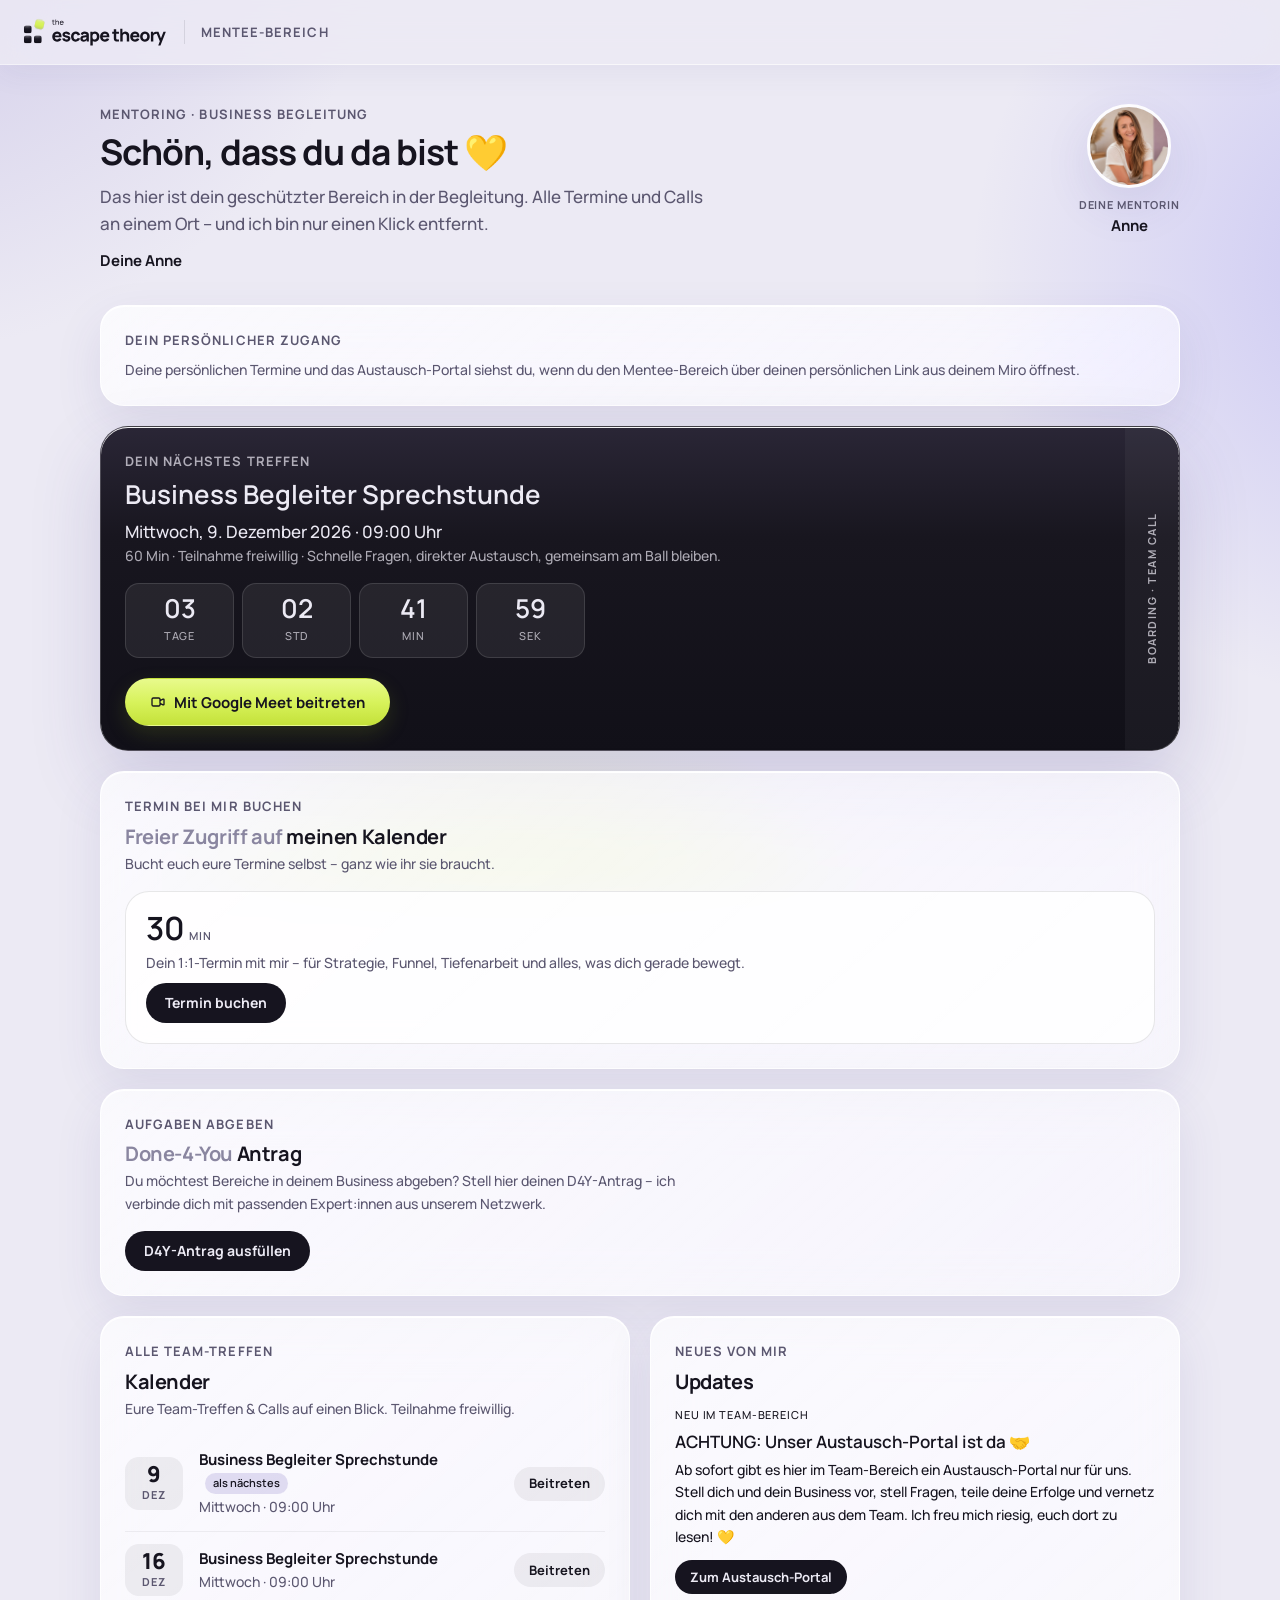
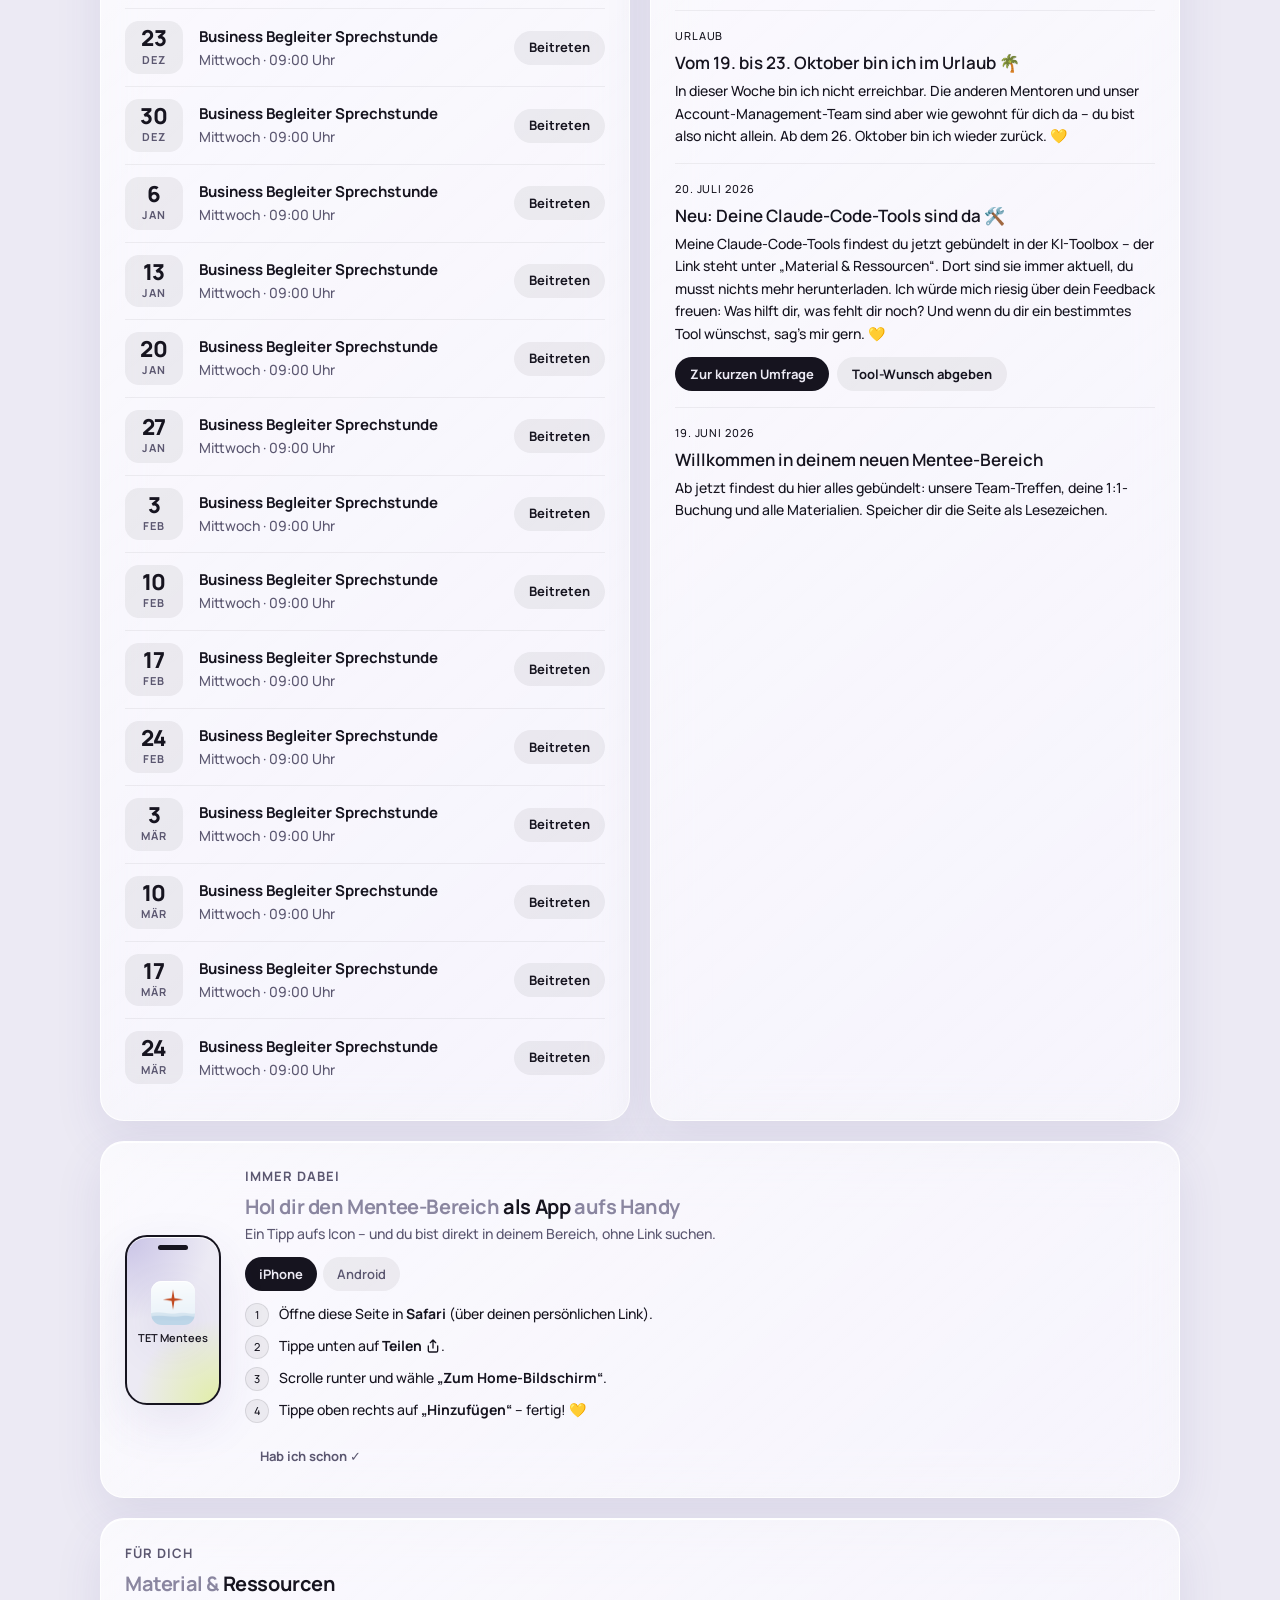
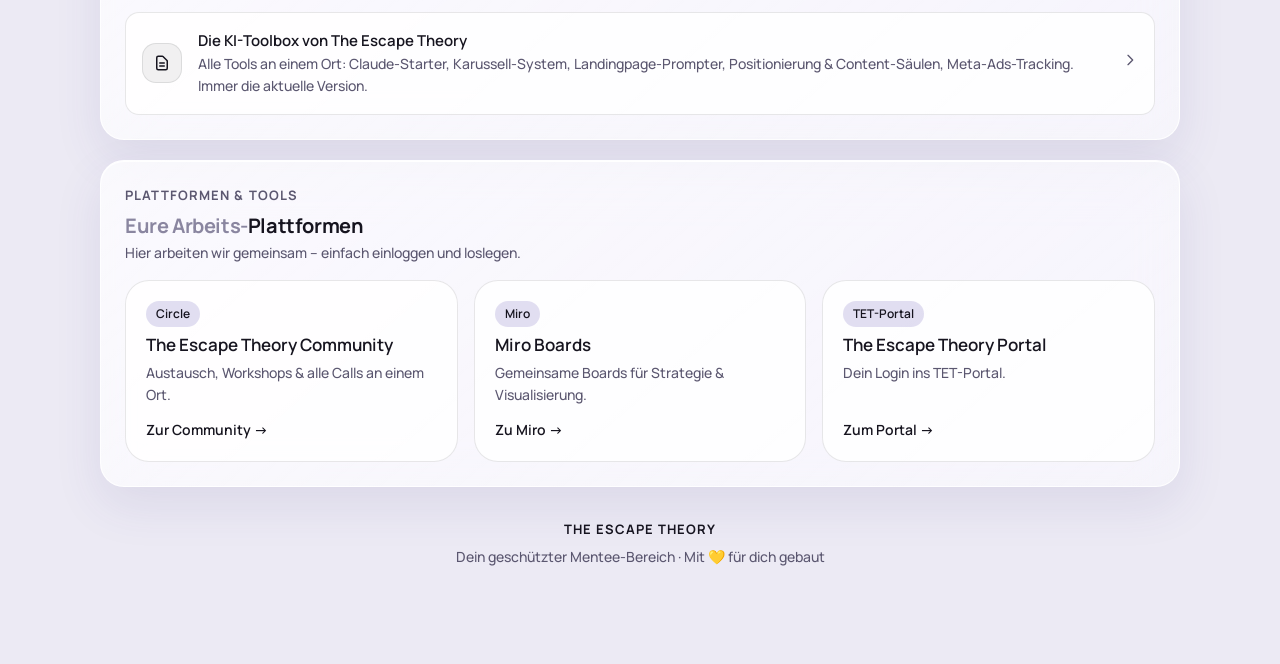
==== commit b33bffa3: "Milchglas: echtes TET-Logo (Pearl) und Manrope selbst gehostet Logo-Dateien und Schrift aus dem Bran" ====
--- a/index.html
+++ b/index.html
@@ -12,8 +12,6 @@
 <meta name="mobile-web-app-capable" content="yes" />
 <meta name="apple-mobile-web-app-title" content="TET Mentees" />
 <meta name="apple-mobile-web-app-status-bar-style" content="default" />
-<link rel="preconnect" href="https://fonts.googleapis.com" />
-<link rel="preconnect" href="https://fonts.gstatic.com" crossorigin />
 
 <!-- =========================================================================
      ❶  HIER PFLEGST DU ALLES — kein Code-Wissen nötig.
@@ -155,6 +153,7 @@
         Design: Milchglas (TET, seit 28.10.2026) → escape-os.css
         Gemeinsame Logik (Zugang, Script-Adresse, App) → mentee.js
      ========================================================================= -->
+<link rel="preload" href="milchglas/manrope.ttf" as="font" type="font/ttf" crossorigin />
 <link rel="stylesheet" href="escape-os.css" />
 <style>
   /* Countdown */
--- a/escape-os.css
+++ b/escape-os.css
@@ -7,7 +7,11 @@
    Die alten Variablennamen (--ink, --slate, --tint …) bleiben als Aliase,
    damit die Seiten ohne Umbau die neuen Werte bekommen.
    ================================================================= */
-@import url('https://fonts.googleapis.com/css2?family=Manrope:wght@400;500;600;700;800&display=swap');
+@font-face{
+  font-family:"Manrope";
+  src:url("milchglas/manrope.ttf") format("truetype");
+  font-weight:200 800; font-style:normal; font-display:swap;
+}
 
 :root{
   /* --- Milchglas-Tokens --- */
@@ -102,18 +106,13 @@
   box-shadow:0 1px 0 rgba(255,255,255,.7), 0 10px 30px rgba(70,60,140,.06);
 }
 .brand{ display:flex; align-items:center; gap:.625rem; text-decoration:none; min-width:0; }
-/* Logo-Platzhalter mit fester Größe: später nur die Datei tauschen
-   (tet-logo-hell.svg als background-image auf .wm, tet-zeichen-hell.svg auf .mark). */
-.brand .mark{ display:none; width:28px; height:28px; flex:none; border-radius:50%; background:var(--mg-text); position:relative; }
-.brand .mark::after{ content:""; position:absolute; right:5px; bottom:5px; width:7px; height:7px; border-radius:50%; background:var(--mg-akzent); }
+/* Logo (Pearl, hell): Wortmarke 148×30, unter 375px nur das Bildzeichen.
+   Der Text im HTML bleibt für Screenreader, sichtbar ist nur die Datei. */
+.brand .mark{ display:none; width:32px; height:32px; flex:none; background:url("milchglas/tet-zeichen-hell.svg") no-repeat center/contain; }
 .brand .wm{
-  display:inline-flex; align-items:center; width:148px; height:30px; flex:none; overflow:hidden;
-  font-size:0; background:no-repeat left center/contain;
-}
-.brand .wm::before{
-  content:"the escape theory"; font-size:1.0625rem; font-weight:800; letter-spacing:-.03em; color:var(--mg-text); white-space:nowrap;
-}
-.brand .wm::after{ content:""; width:7px; height:7px; border-radius:50%; background:var(--mg-akzent); margin-left:2px; align-self:flex-end; margin-bottom:9px; box-shadow:0 0 0 1px rgba(22,20,31,.12); }
+  display:block; width:148px; height:30px; flex:none; overflow:hidden; text-indent:200%; white-space:nowrap;
+  background:url("milchglas/tet-logo-hell.svg") no-repeat left center/contain;
+}
 .topbar .sep{ width:1px; height:24px; background:var(--mg-linie); flex:none; }
 .topbar .ctx{ font-weight:700; font-size:13px; letter-spacing:.08em; text-transform:uppercase; color:var(--mg-text-leise); white-space:nowrap; }
 .topbar .spacer{ flex:1; }
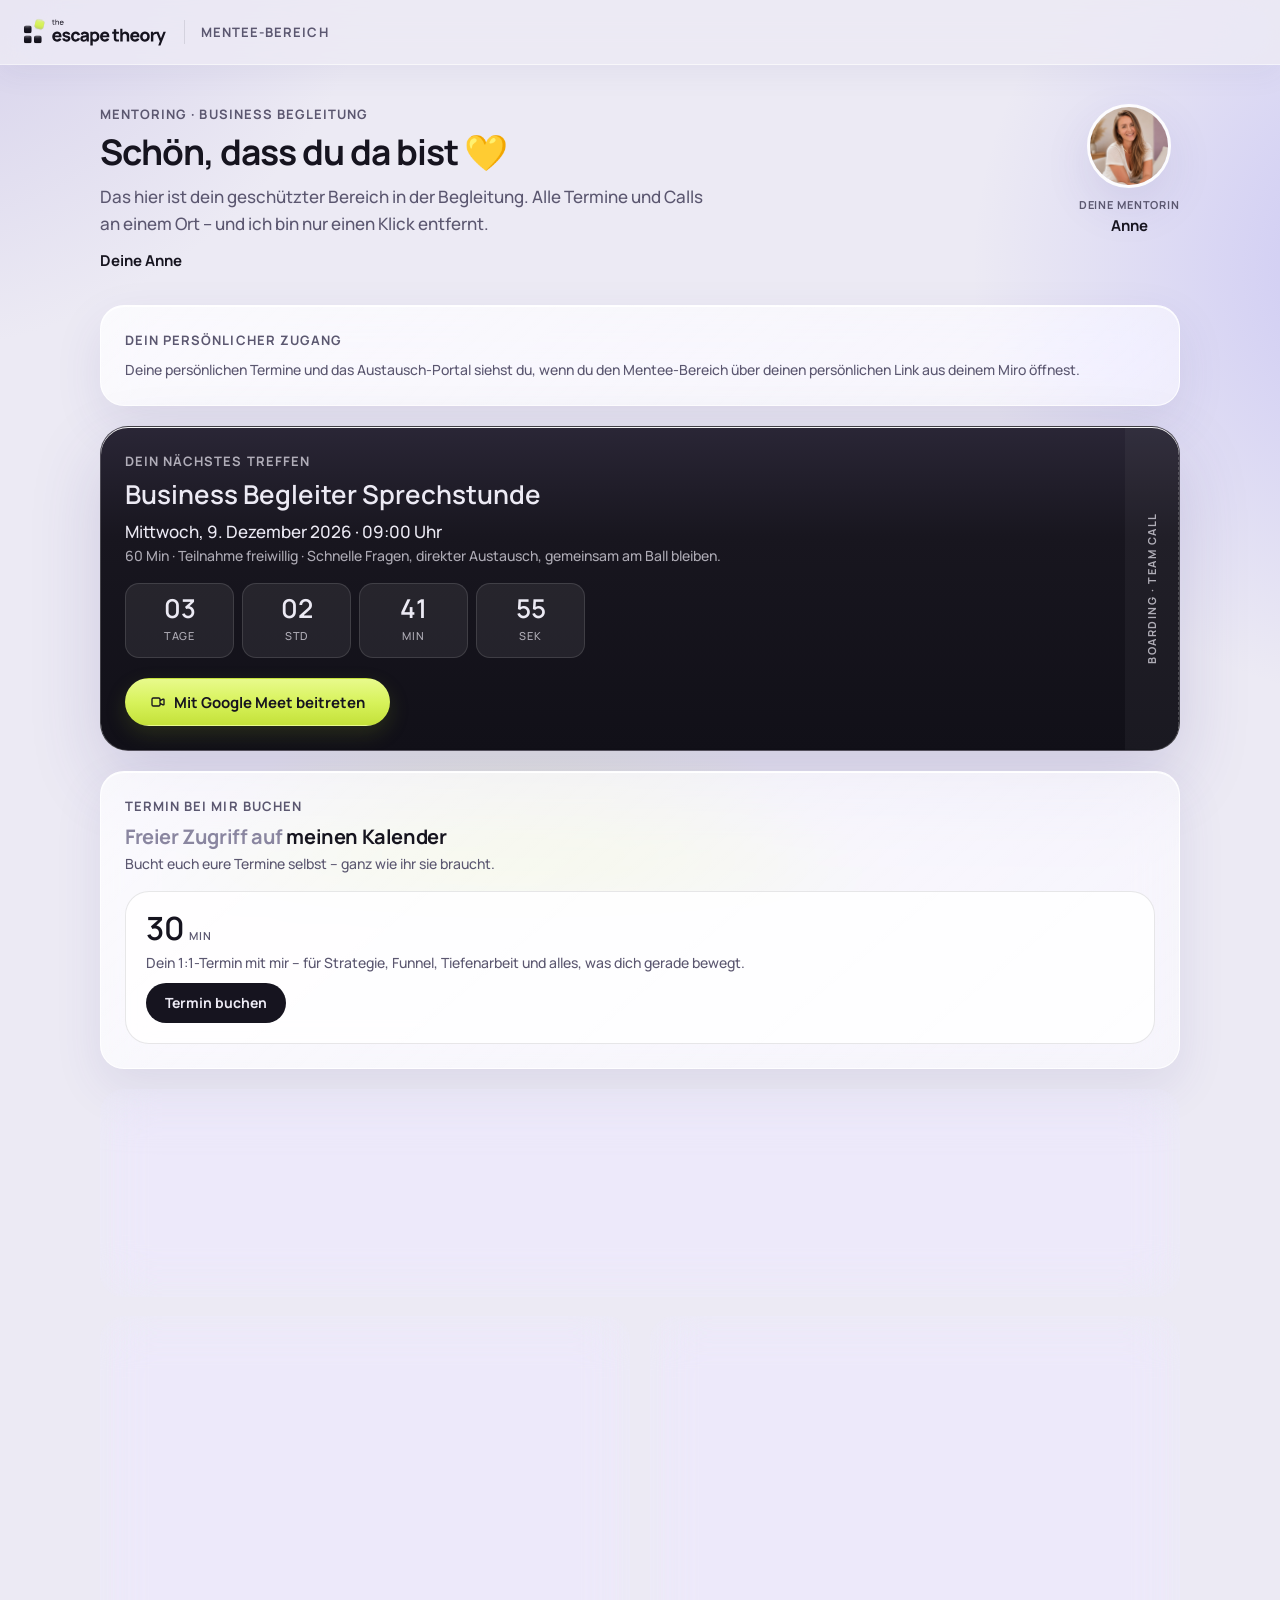
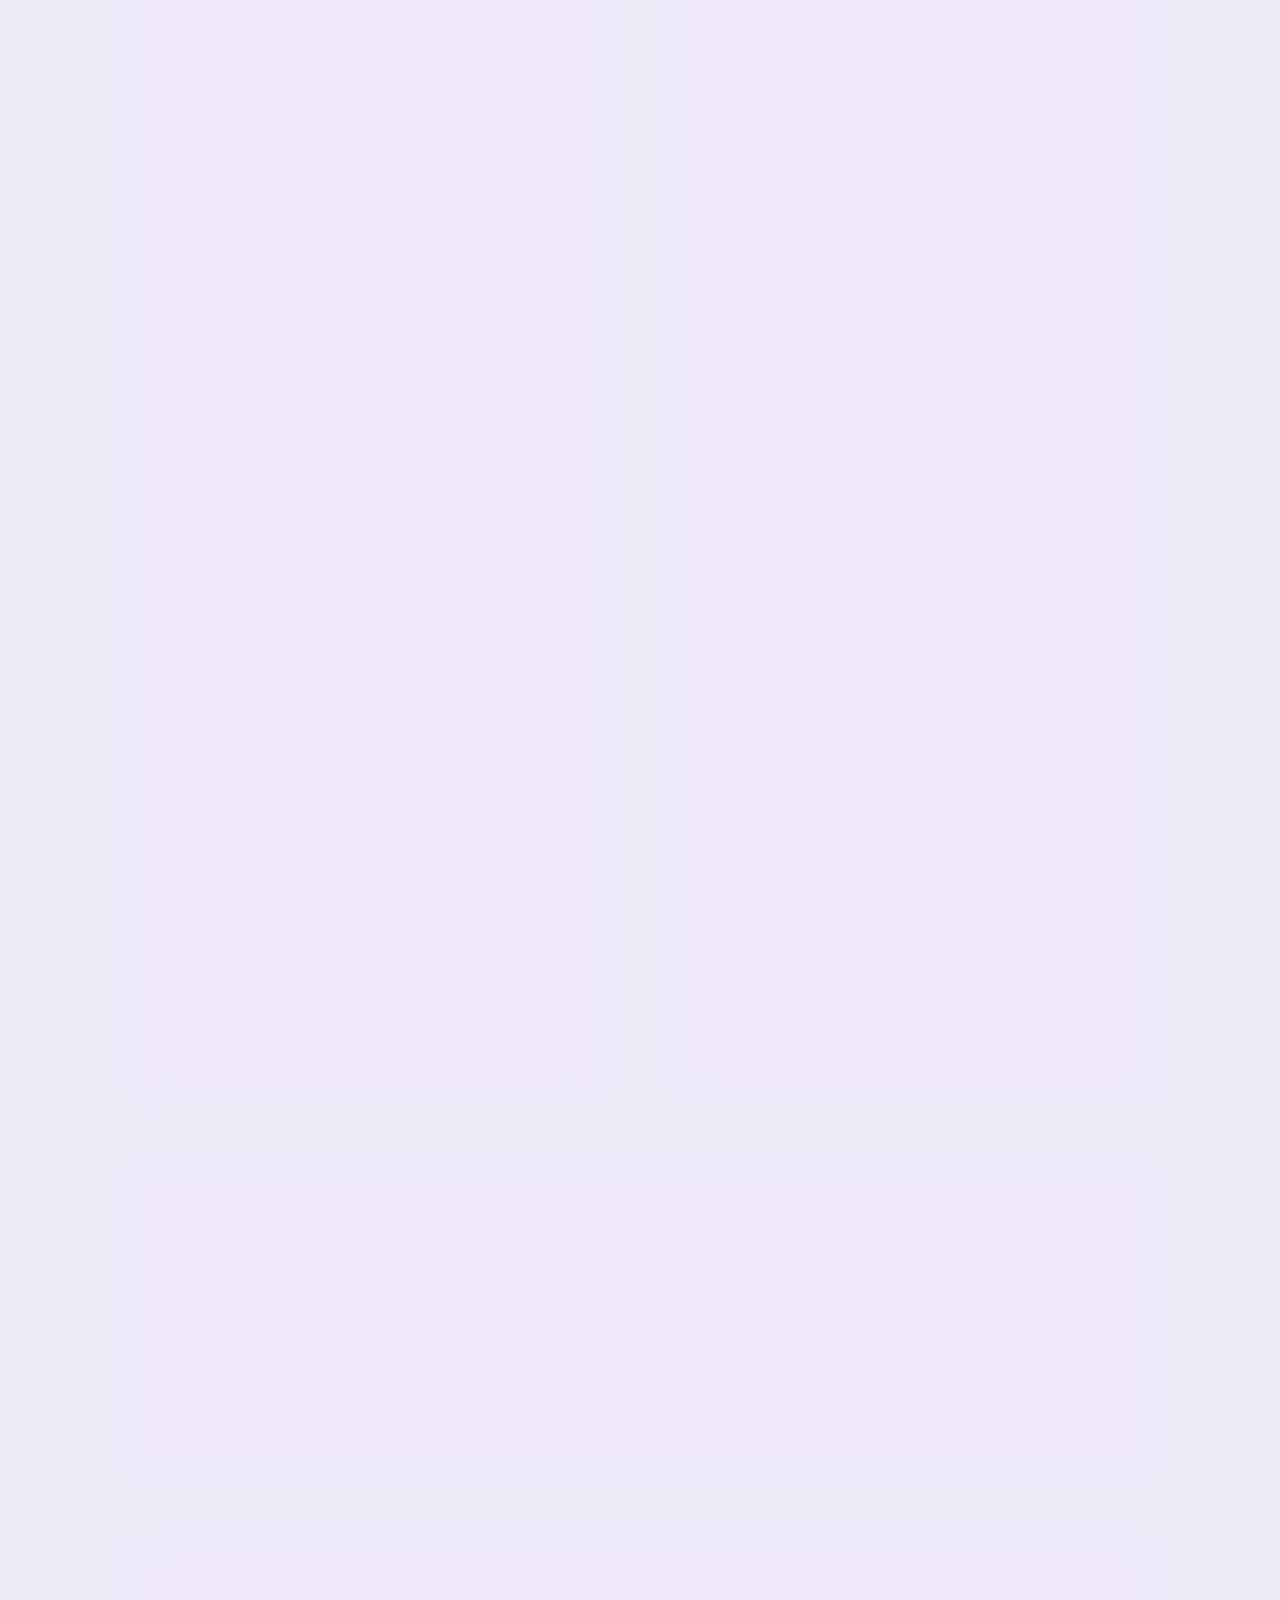
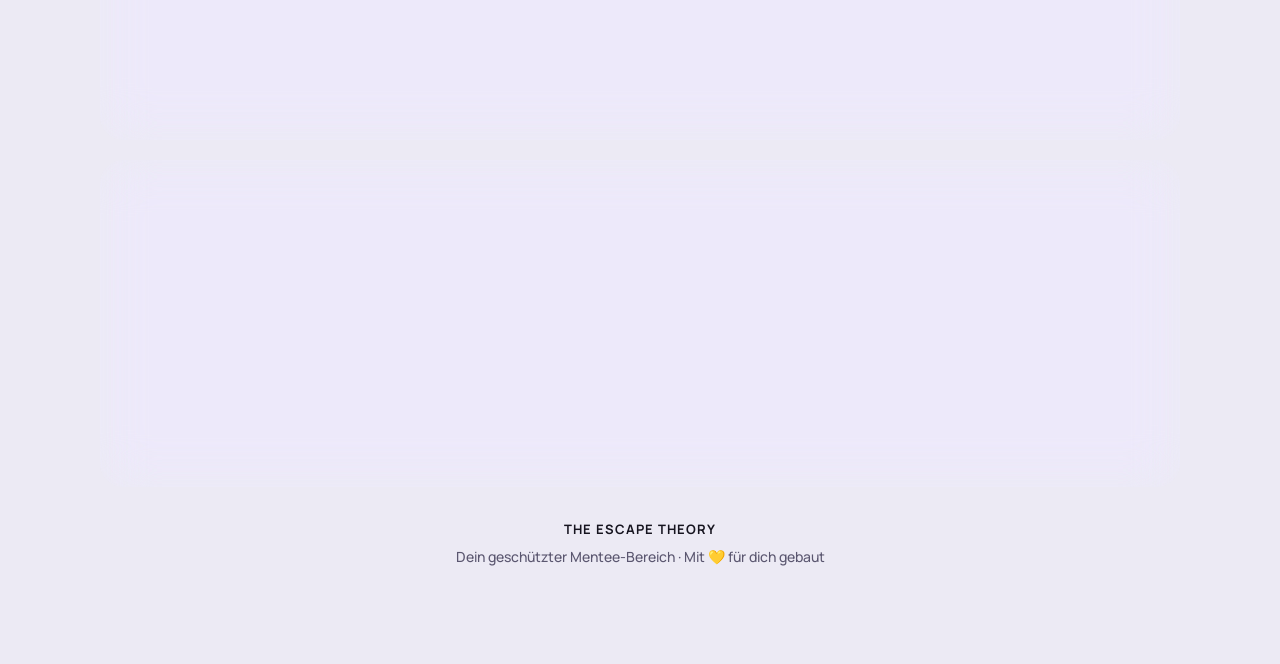
==== commit 2ddaea68: "Verdienst-Ticker für Anne im Dashboard und Cockpit Zählt aus dem Kalender die bezahlten Termine des " ====
--- a/index.html
+++ b/index.html
@@ -310,6 +310,9 @@
         </div>
       </div>
 
+      <!-- Nur für Anne: Verdienst-Ticker -->
+      <div class="verdienst span" id="verdienstCard" hidden></div>
+
       <!-- Nur für Anne: Cockpit -->
       <a class="card span cockpit-teaser" id="cockpitCard" hidden>
         <div class="ic">📋</div>
@@ -576,7 +579,7 @@
   if (alt) renderPersonal(alt);            // sofort den letzten Stand zeigen
   try {
     const d = await api({});
-    if (!d.ok) { setCode(""); ["myCard","exCard","who","topEx","alarmCard","funnelCard","cockpitCard"].forEach(id => $(id).hidden = true); showHint(d.fehler); return; }
+    if (!d.ok) { setCode(""); ["myCard","exCard","who","topEx","alarmCard","funnelCard","cockpitCard","verdienstCard"].forEach(id => $(id).hidden = true); showHint(d.fehler); return; }
     merken("dashboard", d);
     renderPersonal(d);
   } catch {
@@ -604,6 +607,10 @@
       </div>
     </div>`;
   }).join("") : `<p class="muted">Aktuell hast du keinen Termin bei mir gebucht. Buch dir gleich hier unten deinen nächsten Termin. 💛</p>`;
+
+  // Nur für Anne: Verdienst-Ticker
+  $("verdienstCard").hidden = !d.verdienst;
+  if (d.verdienst) $("verdienstCard").innerHTML = verdienstHtml(d.verdienst);
 
   // Nur für Anne: Link zum Cockpit
   $("cockpitCard").hidden = !(d.ich && d.ich.team);
--- a/escape-os.css
+++ b/escape-os.css
@@ -277,6 +277,25 @@
 footer{ text-align:center; padding:var(--s8) 0 var(--s12); color:var(--mg-text-leise); font-size:var(--t-sm); }
 footer .f-brand{ font-weight:700; font-size:13px; letter-spacing:.08em; text-transform:uppercase; color:var(--mg-text); }
 
+/* ---------- Verdienst-Ticker (dunkles Glas) ---------- */
+.verdienst{ background:var(--mg-dunkel); border:1px solid var(--mg-dunkel-linie); border-radius:var(--mg-r-gross); box-shadow:var(--mg-glas-schatten-stark); padding:var(--s6); color:var(--mg-text-auf-dunkel); }
+.verdienst .eyebrow{ color:var(--mg-text-auf-dunkel-leise); margin:0; }
+.vd-kopf{ display:flex; justify-content:space-between; align-items:baseline; gap:var(--s3); flex-wrap:wrap; }
+.vd-stand{ font-size:.8125rem; color:var(--mg-text-auf-dunkel-leise); }
+.vd-zahl{ font-size:clamp(2.25rem, 3vw + 1.25rem, 3.25rem); font-weight:800; letter-spacing:-.035em; line-height:1.05; margin:var(--s3) 0 var(--s1); font-variant-numeric:tabular-nums; }
+.vd-sub{ font-size:var(--t-body); color:var(--mg-text-auf-dunkel-leise); }
+.vd-sub b, .vd-fuss b{ color:var(--mg-text-auf-dunkel); font-weight:700; }
+.vd-spur{ height:8px; border-radius:var(--mg-r-rund); background:rgba(236,234,244,.14); margin:var(--s4) 0 var(--s3); overflow:hidden; }
+.vd-spur i{ display:block; height:100%; border-radius:inherit; background:var(--mg-akzent); }
+.vd-fuss{ display:flex; justify-content:space-between; gap:var(--s3); flex-wrap:wrap; font-size:var(--t-sm); color:var(--mg-text-auf-dunkel-leise); }
+.vd-liste{ margin-top:var(--s4); border-top:1px solid var(--mg-dunkel-linie); padding-top:var(--s3); }
+.vd-liste summary{ cursor:pointer; font-weight:700; font-size:var(--t-sm); color:var(--mg-text-auf-dunkel); min-height:32px; display:flex; align-items:center; }
+.vd-liste ul{ list-style:none; margin:var(--s2) 0 0; padding:0; display:flex; flex-direction:column; gap:.25rem; }
+.vd-liste li{ display:grid; grid-template-columns:3.25rem 1fr auto; gap:var(--s3); font-size:var(--t-sm); padding:.25rem 0; }
+.vd-liste li .tt{ min-width:0; overflow:hidden; text-overflow:ellipsis; white-space:nowrap; }
+.vd-liste li.kommt{ color:var(--mg-text-auf-dunkel-leise); }
+.vd-liste li.kommt b{ font-weight:600; }
+
 /* ---------- Handy: Tippziele ≥ 44px ---------- */
 @media (max-width:880px), (pointer:coarse){
   .btn, .btn-sm, .chip{ min-height:44px; }
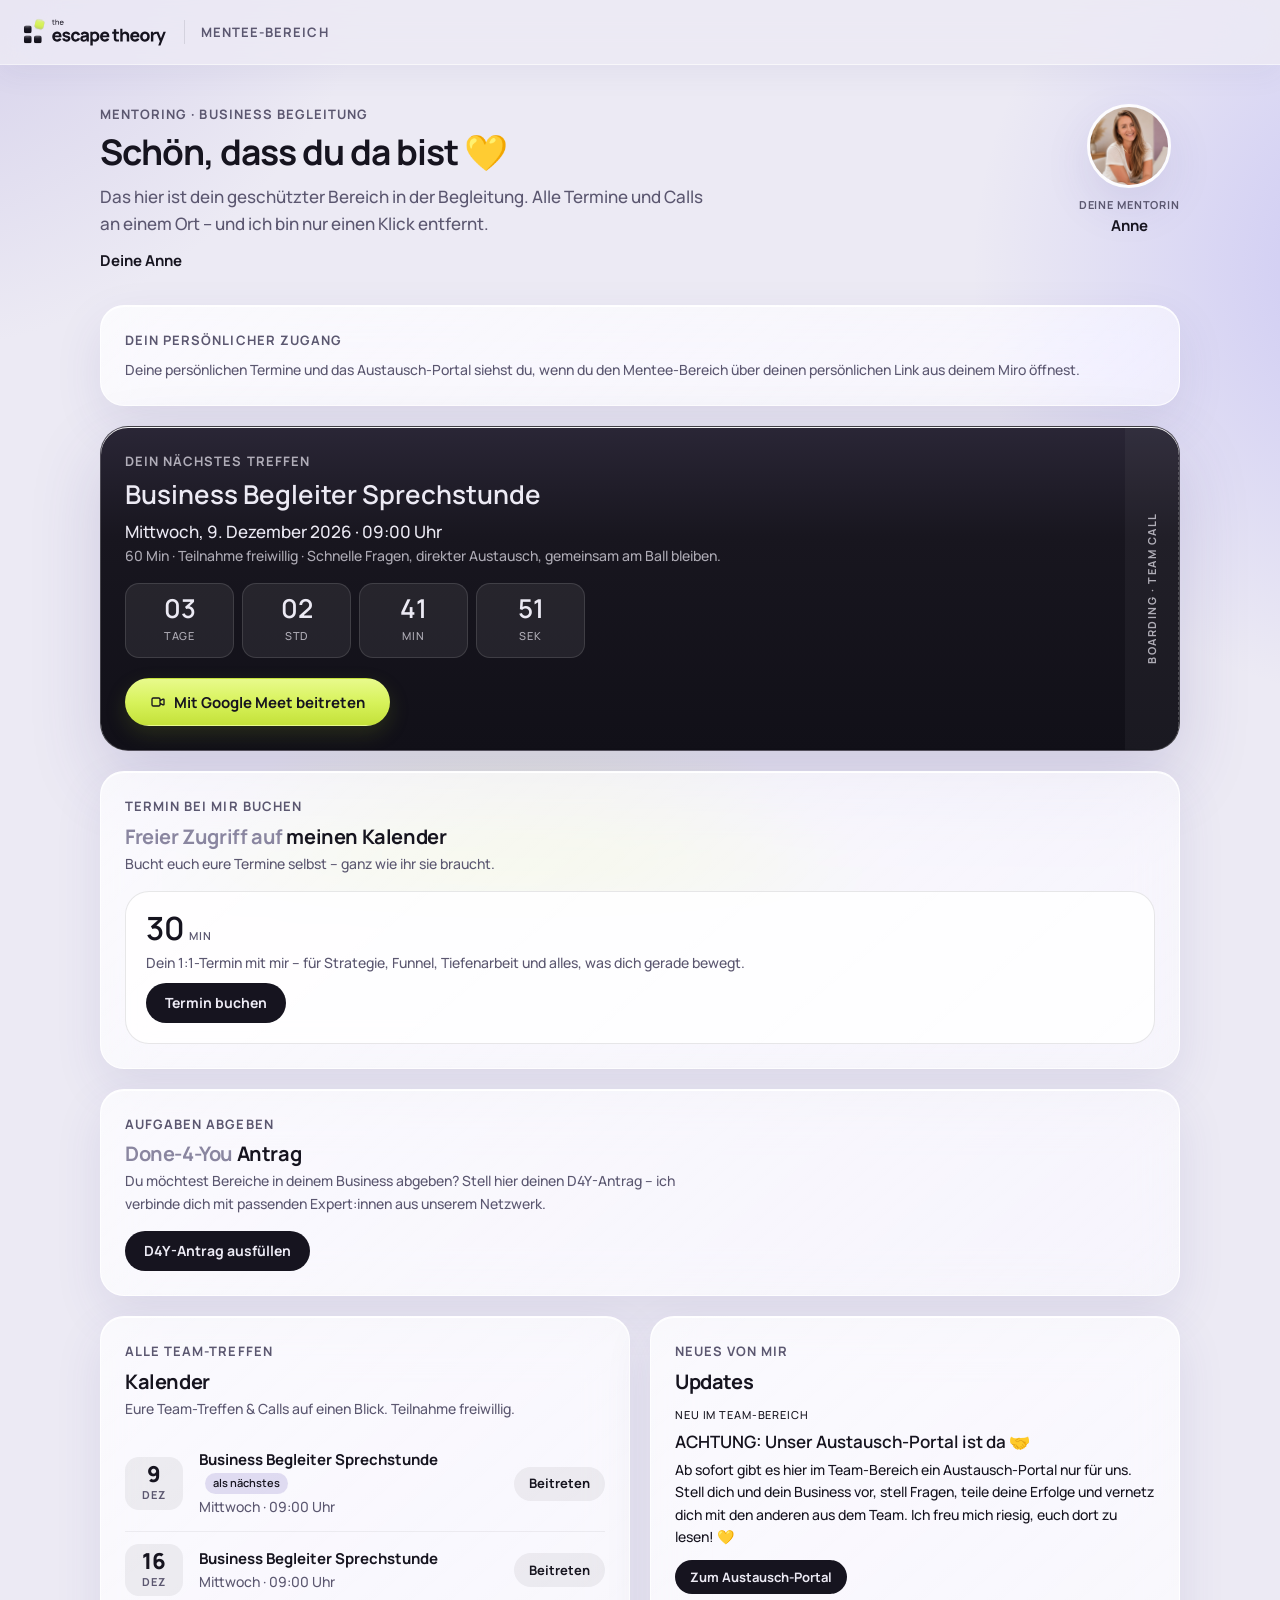
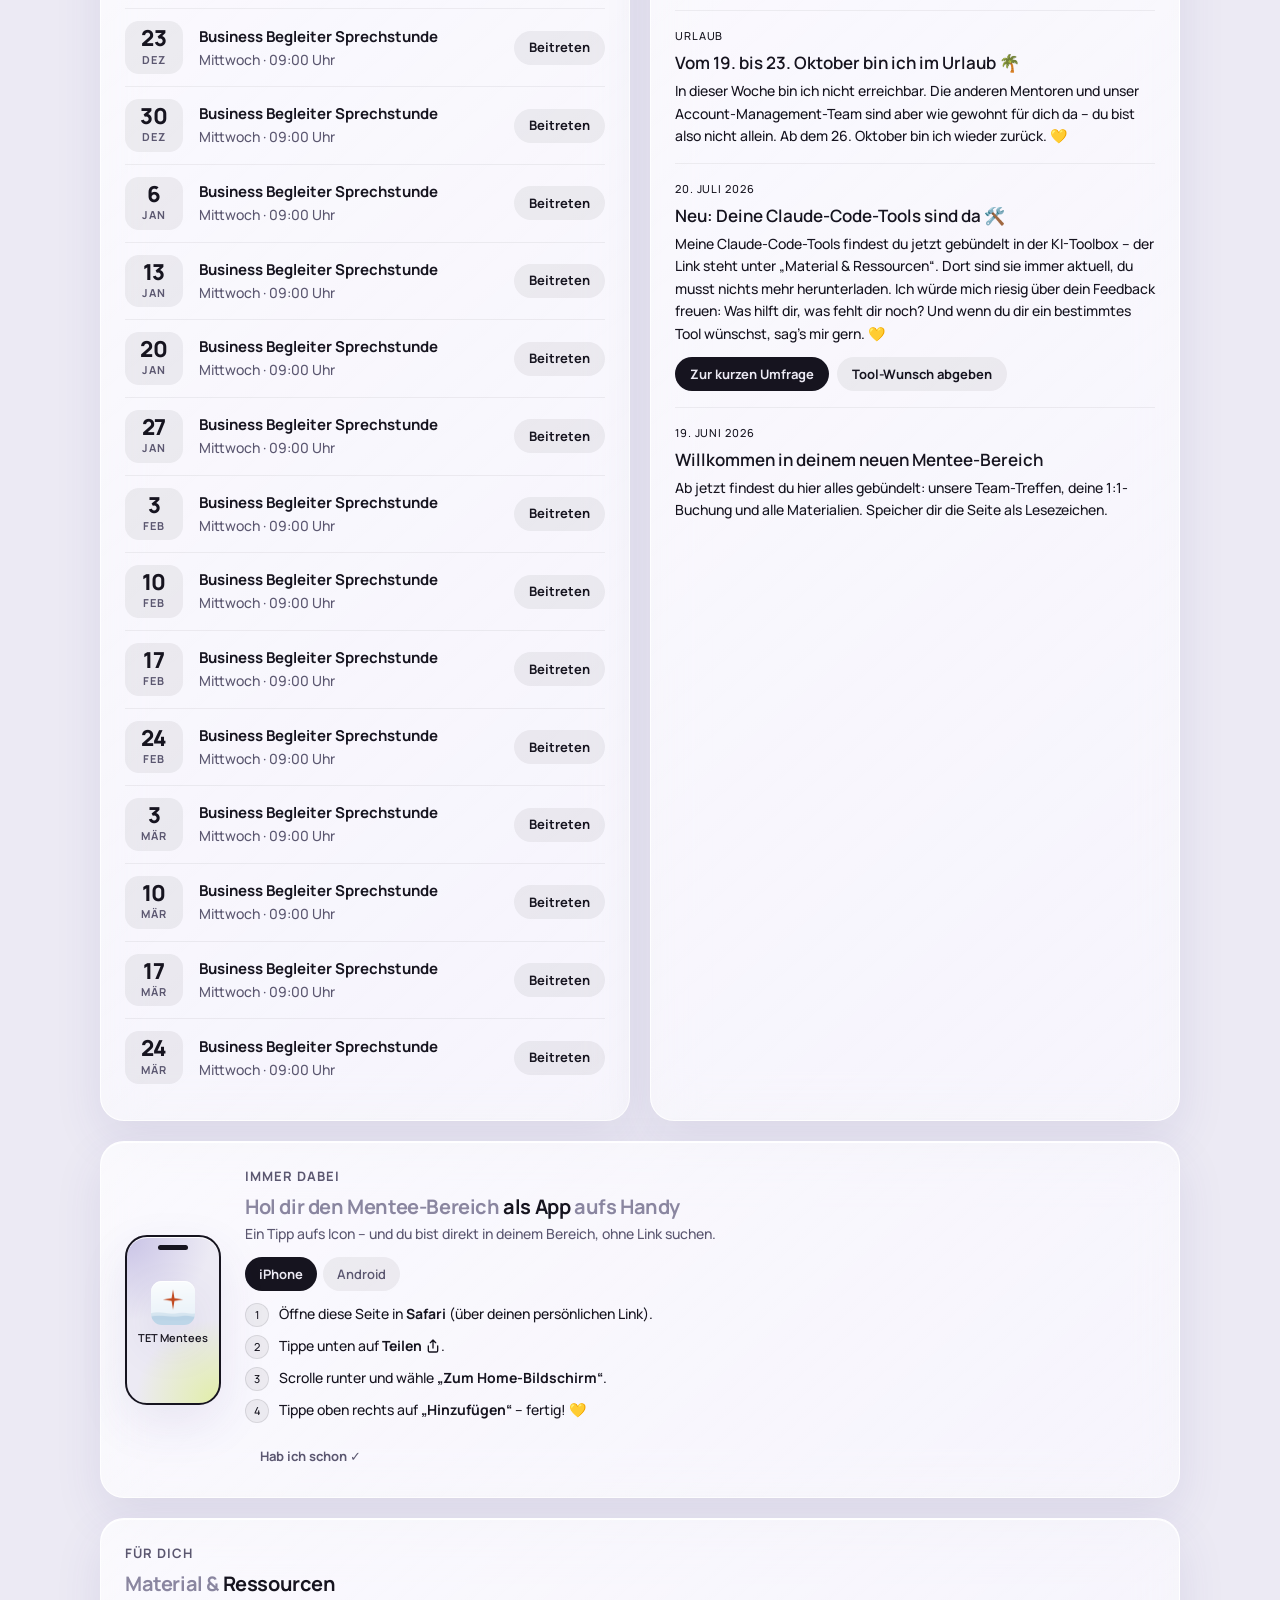
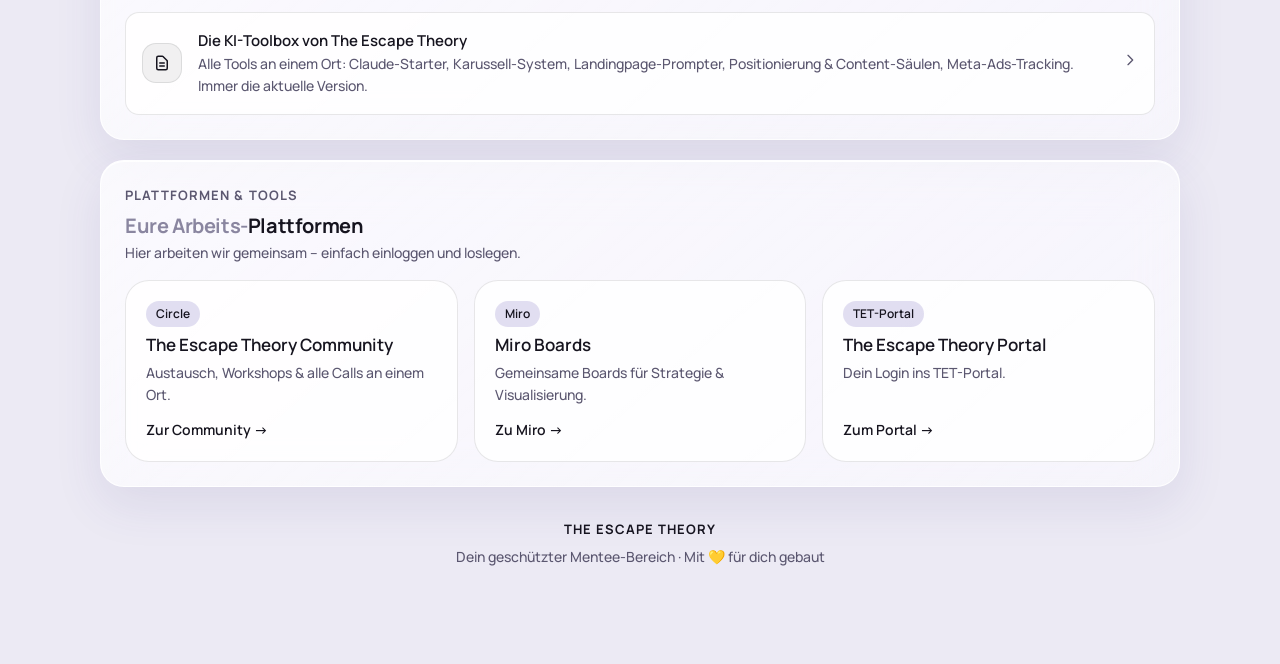
==== commit b5799168: "Verdienst-Ticker wieder aus dem Mentee-Bereich entfernt (gehört nicht auf die Kundenseite) Co-Author" ====
--- a/index.html
+++ b/index.html
@@ -310,9 +310,6 @@
         </div>
       </div>
 
-      <!-- Nur für Anne: Verdienst-Ticker -->
-      <div class="verdienst span" id="verdienstCard" hidden></div>
-
       <!-- Nur für Anne: Cockpit -->
       <a class="card span cockpit-teaser" id="cockpitCard" hidden>
         <div class="ic">📋</div>
@@ -579,7 +576,7 @@
   if (alt) renderPersonal(alt);            // sofort den letzten Stand zeigen
   try {
     const d = await api({});
-    if (!d.ok) { setCode(""); ["myCard","exCard","who","topEx","alarmCard","funnelCard","cockpitCard","verdienstCard"].forEach(id => $(id).hidden = true); showHint(d.fehler); return; }
+    if (!d.ok) { setCode(""); ["myCard","exCard","who","topEx","alarmCard","funnelCard","cockpitCard"].forEach(id => $(id).hidden = true); showHint(d.fehler); return; }
     merken("dashboard", d);
     renderPersonal(d);
   } catch {
@@ -607,10 +604,6 @@
       </div>
     </div>`;
   }).join("") : `<p class="muted">Aktuell hast du keinen Termin bei mir gebucht. Buch dir gleich hier unten deinen nächsten Termin. 💛</p>`;
-
-  // Nur für Anne: Verdienst-Ticker
-  $("verdienstCard").hidden = !d.verdienst;
-  if (d.verdienst) $("verdienstCard").innerHTML = verdienstHtml(d.verdienst);
 
   // Nur für Anne: Link zum Cockpit
   $("cockpitCard").hidden = !(d.ich && d.ich.team);
--- a/escape-os.css
+++ b/escape-os.css
@@ -277,25 +277,6 @@
 footer{ text-align:center; padding:var(--s8) 0 var(--s12); color:var(--mg-text-leise); font-size:var(--t-sm); }
 footer .f-brand{ font-weight:700; font-size:13px; letter-spacing:.08em; text-transform:uppercase; color:var(--mg-text); }
 
-/* ---------- Verdienst-Ticker (dunkles Glas) ---------- */
-.verdienst{ background:var(--mg-dunkel); border:1px solid var(--mg-dunkel-linie); border-radius:var(--mg-r-gross); box-shadow:var(--mg-glas-schatten-stark); padding:var(--s6); color:var(--mg-text-auf-dunkel); }
-.verdienst .eyebrow{ color:var(--mg-text-auf-dunkel-leise); margin:0; }
-.vd-kopf{ display:flex; justify-content:space-between; align-items:baseline; gap:var(--s3); flex-wrap:wrap; }
-.vd-stand{ font-size:.8125rem; color:var(--mg-text-auf-dunkel-leise); }
-.vd-zahl{ font-size:clamp(2.25rem, 3vw + 1.25rem, 3.25rem); font-weight:800; letter-spacing:-.035em; line-height:1.05; margin:var(--s3) 0 var(--s1); font-variant-numeric:tabular-nums; }
-.vd-sub{ font-size:var(--t-body); color:var(--mg-text-auf-dunkel-leise); }
-.vd-sub b, .vd-fuss b{ color:var(--mg-text-auf-dunkel); font-weight:700; }
-.vd-spur{ height:8px; border-radius:var(--mg-r-rund); background:rgba(236,234,244,.14); margin:var(--s4) 0 var(--s3); overflow:hidden; }
-.vd-spur i{ display:block; height:100%; border-radius:inherit; background:var(--mg-akzent); }
-.vd-fuss{ display:flex; justify-content:space-between; gap:var(--s3); flex-wrap:wrap; font-size:var(--t-sm); color:var(--mg-text-auf-dunkel-leise); }
-.vd-liste{ margin-top:var(--s4); border-top:1px solid var(--mg-dunkel-linie); padding-top:var(--s3); }
-.vd-liste summary{ cursor:pointer; font-weight:700; font-size:var(--t-sm); color:var(--mg-text-auf-dunkel); min-height:32px; display:flex; align-items:center; }
-.vd-liste ul{ list-style:none; margin:var(--s2) 0 0; padding:0; display:flex; flex-direction:column; gap:.25rem; }
-.vd-liste li{ display:grid; grid-template-columns:3.25rem 1fr auto; gap:var(--s3); font-size:var(--t-sm); padding:.25rem 0; }
-.vd-liste li .tt{ min-width:0; overflow:hidden; text-overflow:ellipsis; white-space:nowrap; }
-.vd-liste li.kommt{ color:var(--mg-text-auf-dunkel-leise); }
-.vd-liste li.kommt b{ font-weight:600; }
-
 /* ---------- Handy: Tippziele ≥ 44px ---------- */
 @media (max-width:880px), (pointer:coarse){
   .btn, .btn-sm, .chip{ min-height:44px; }
